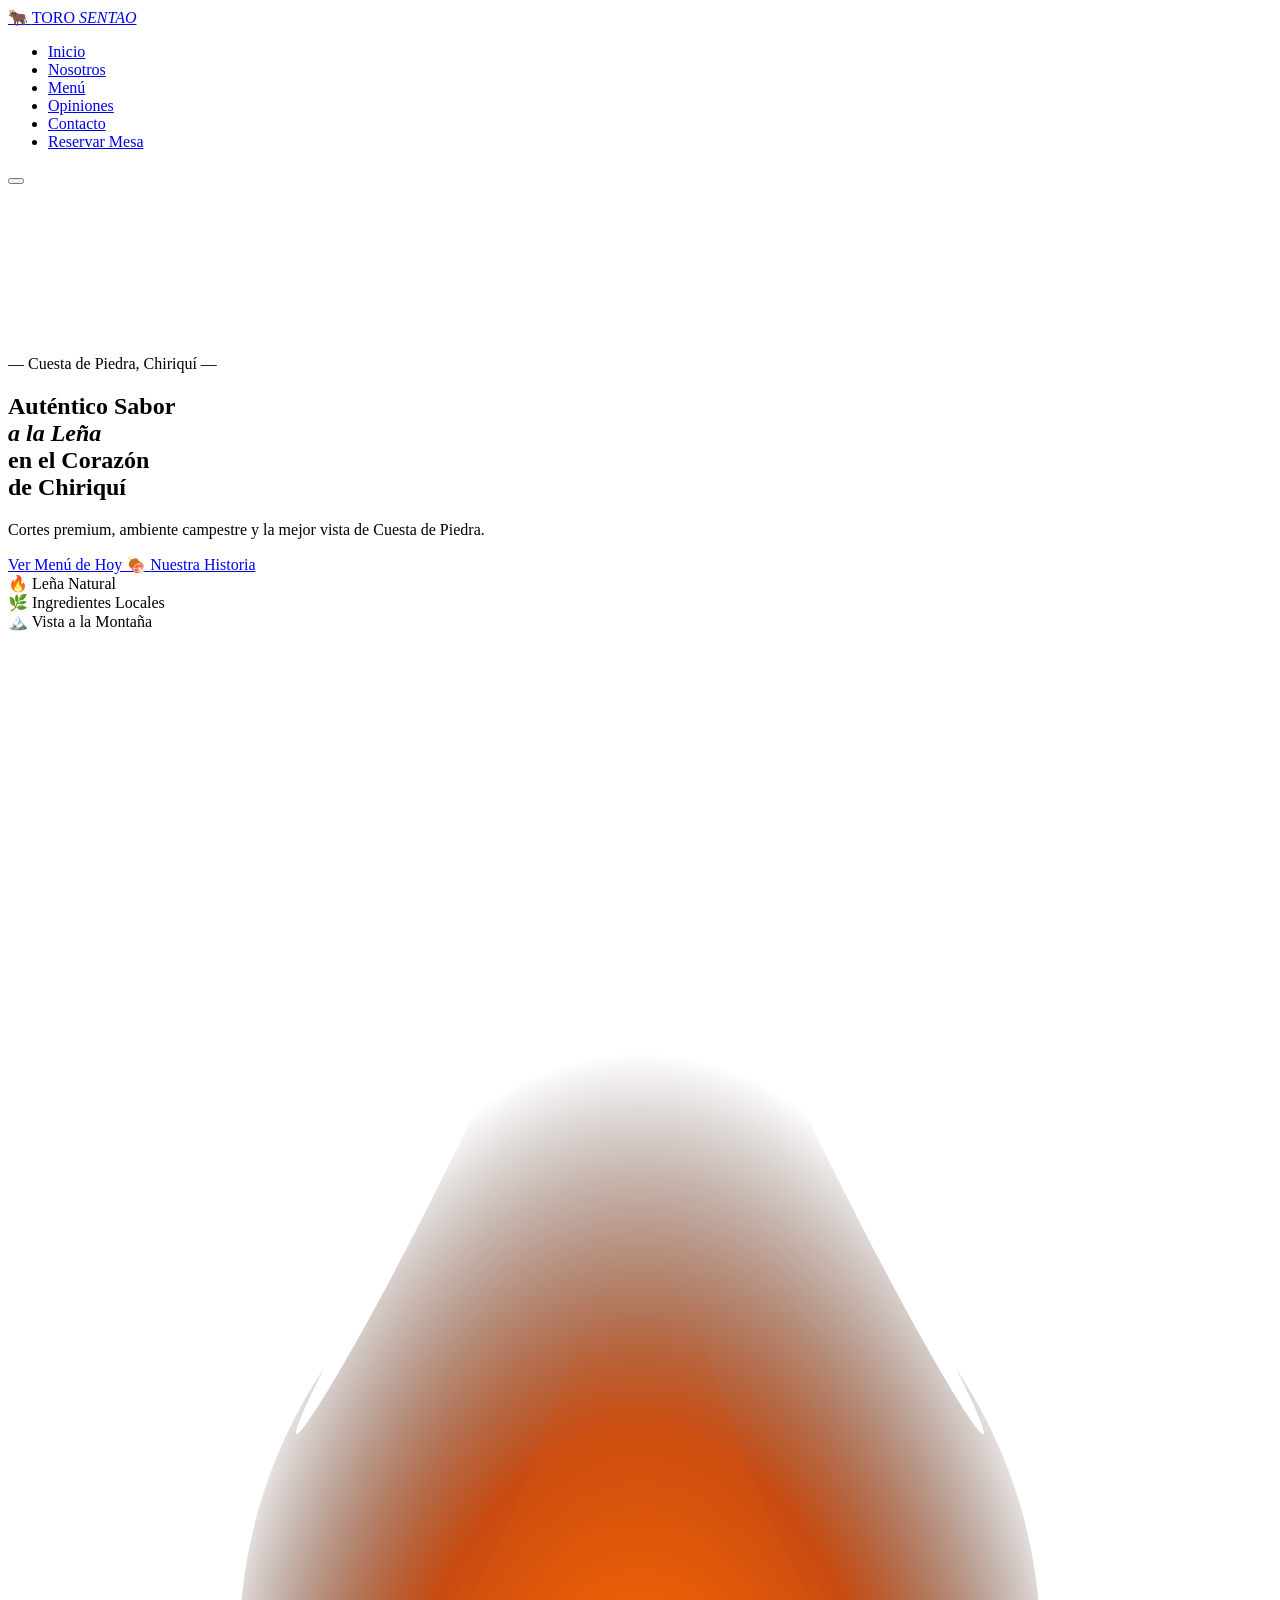
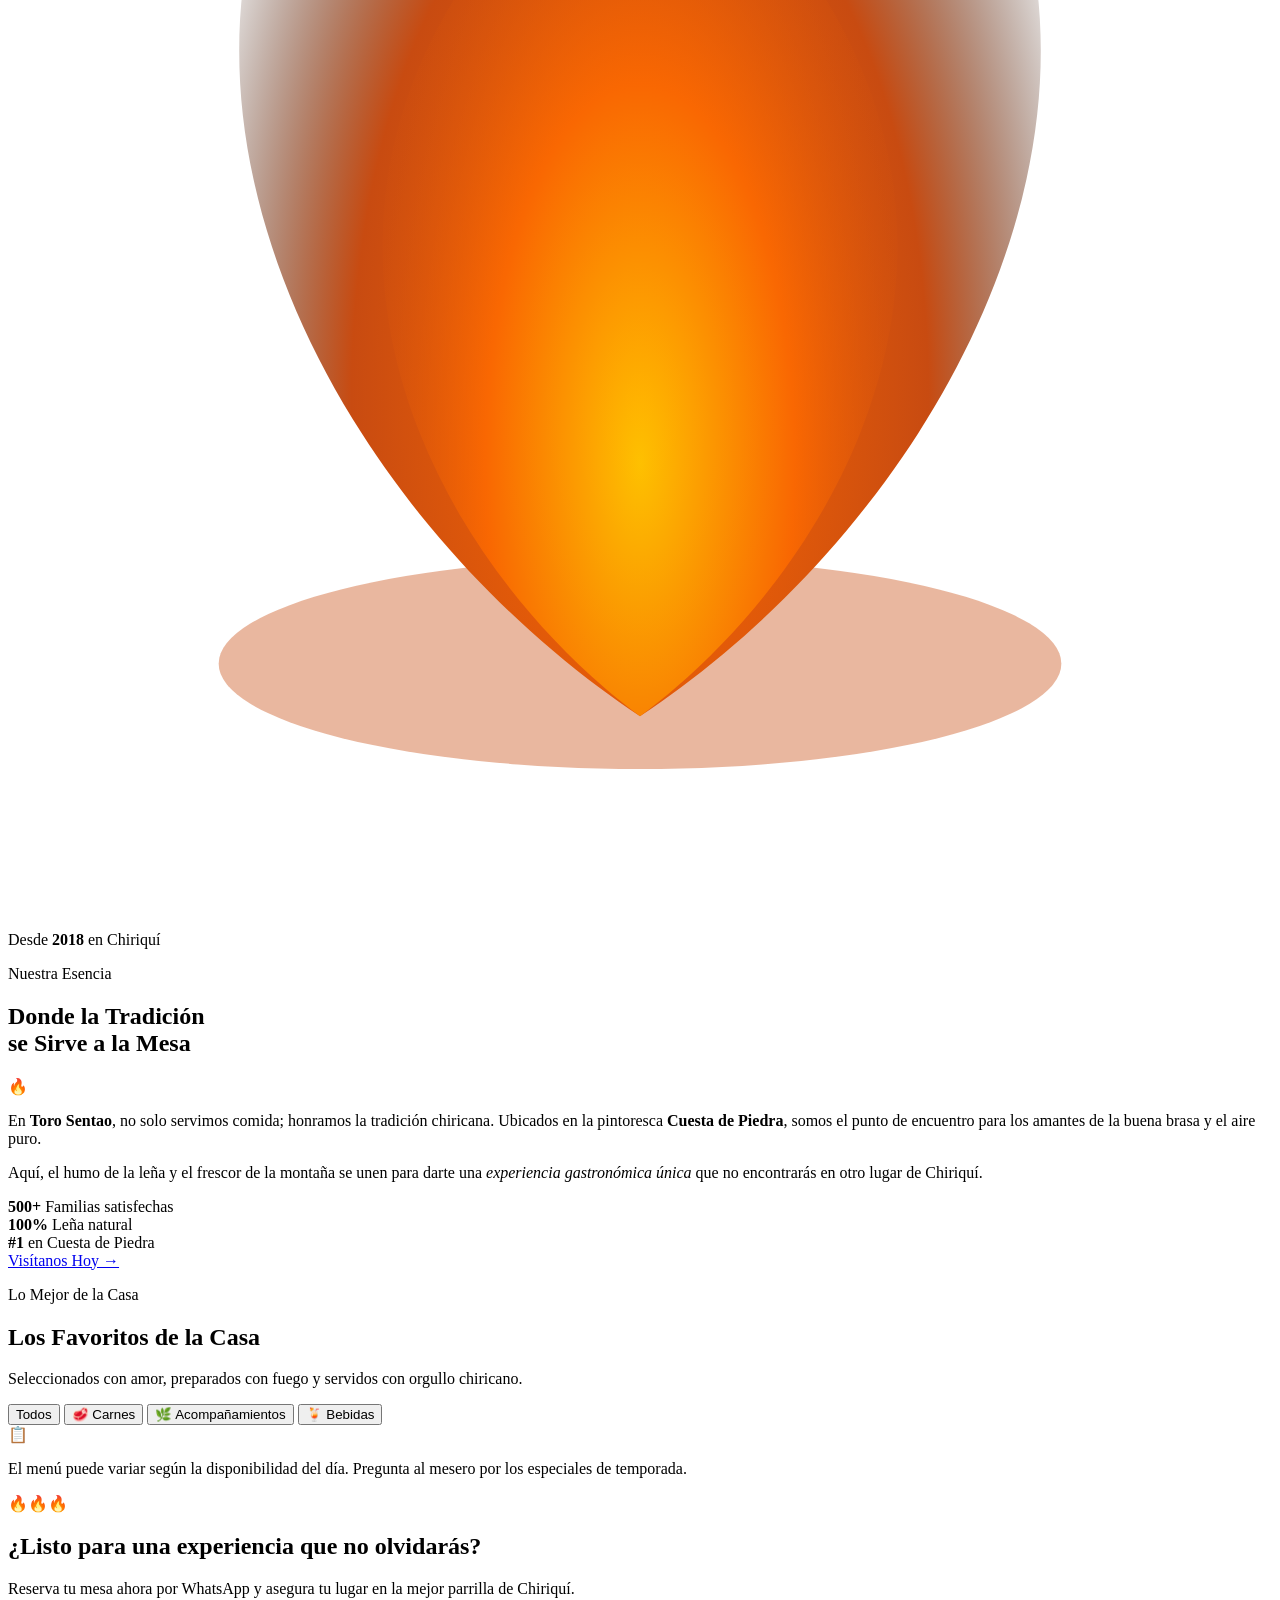
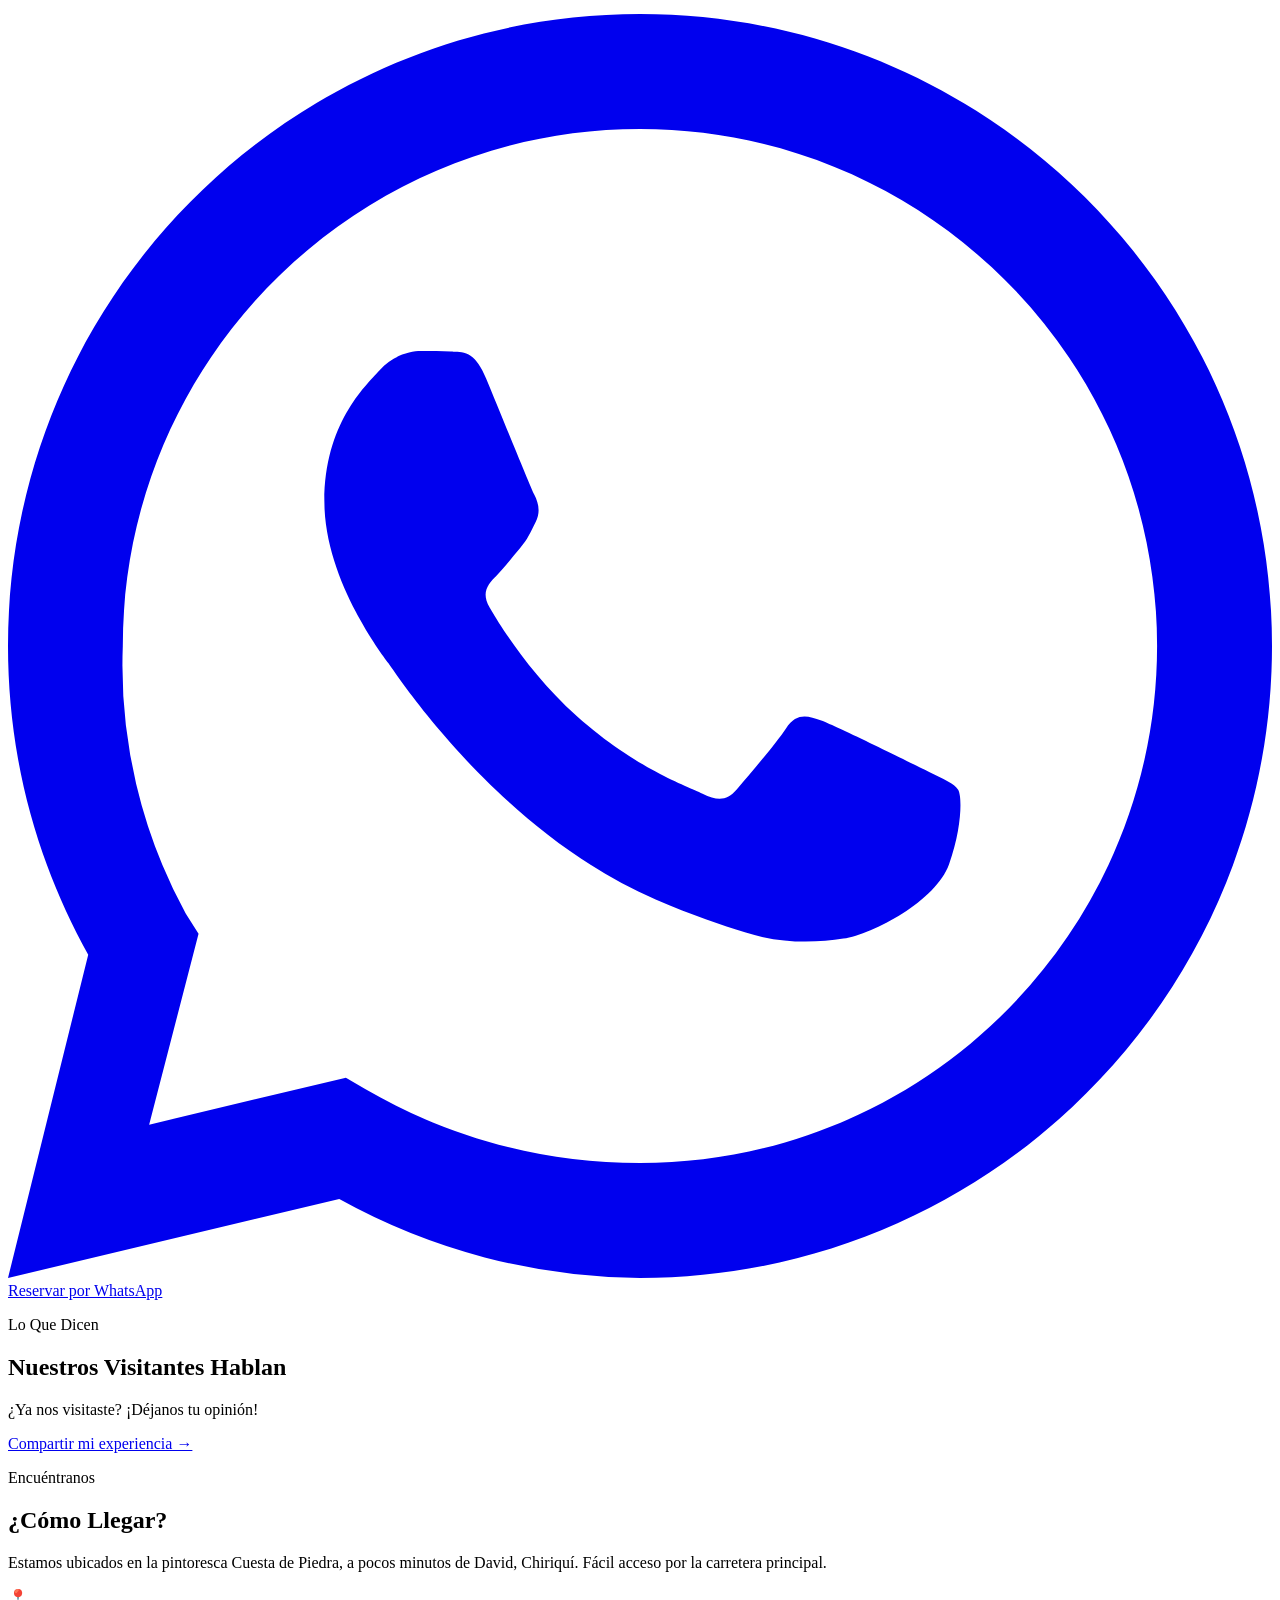
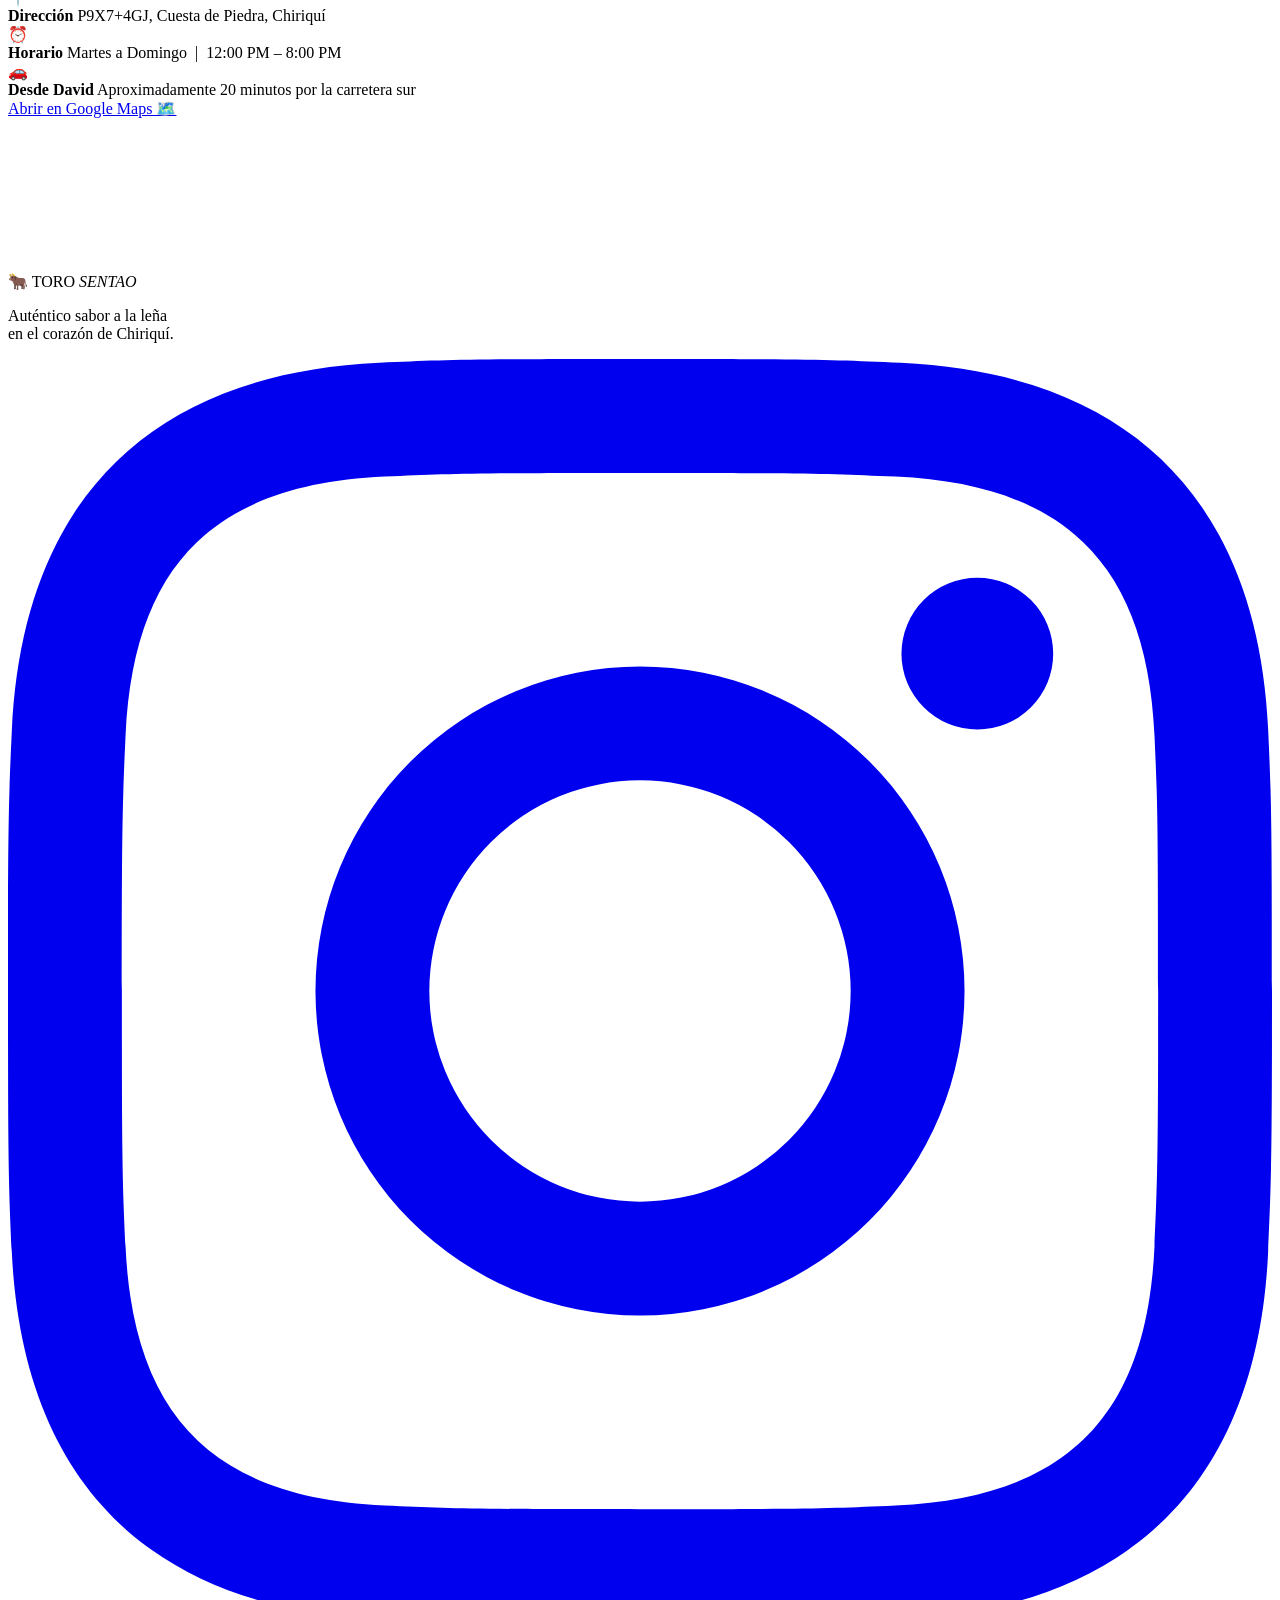
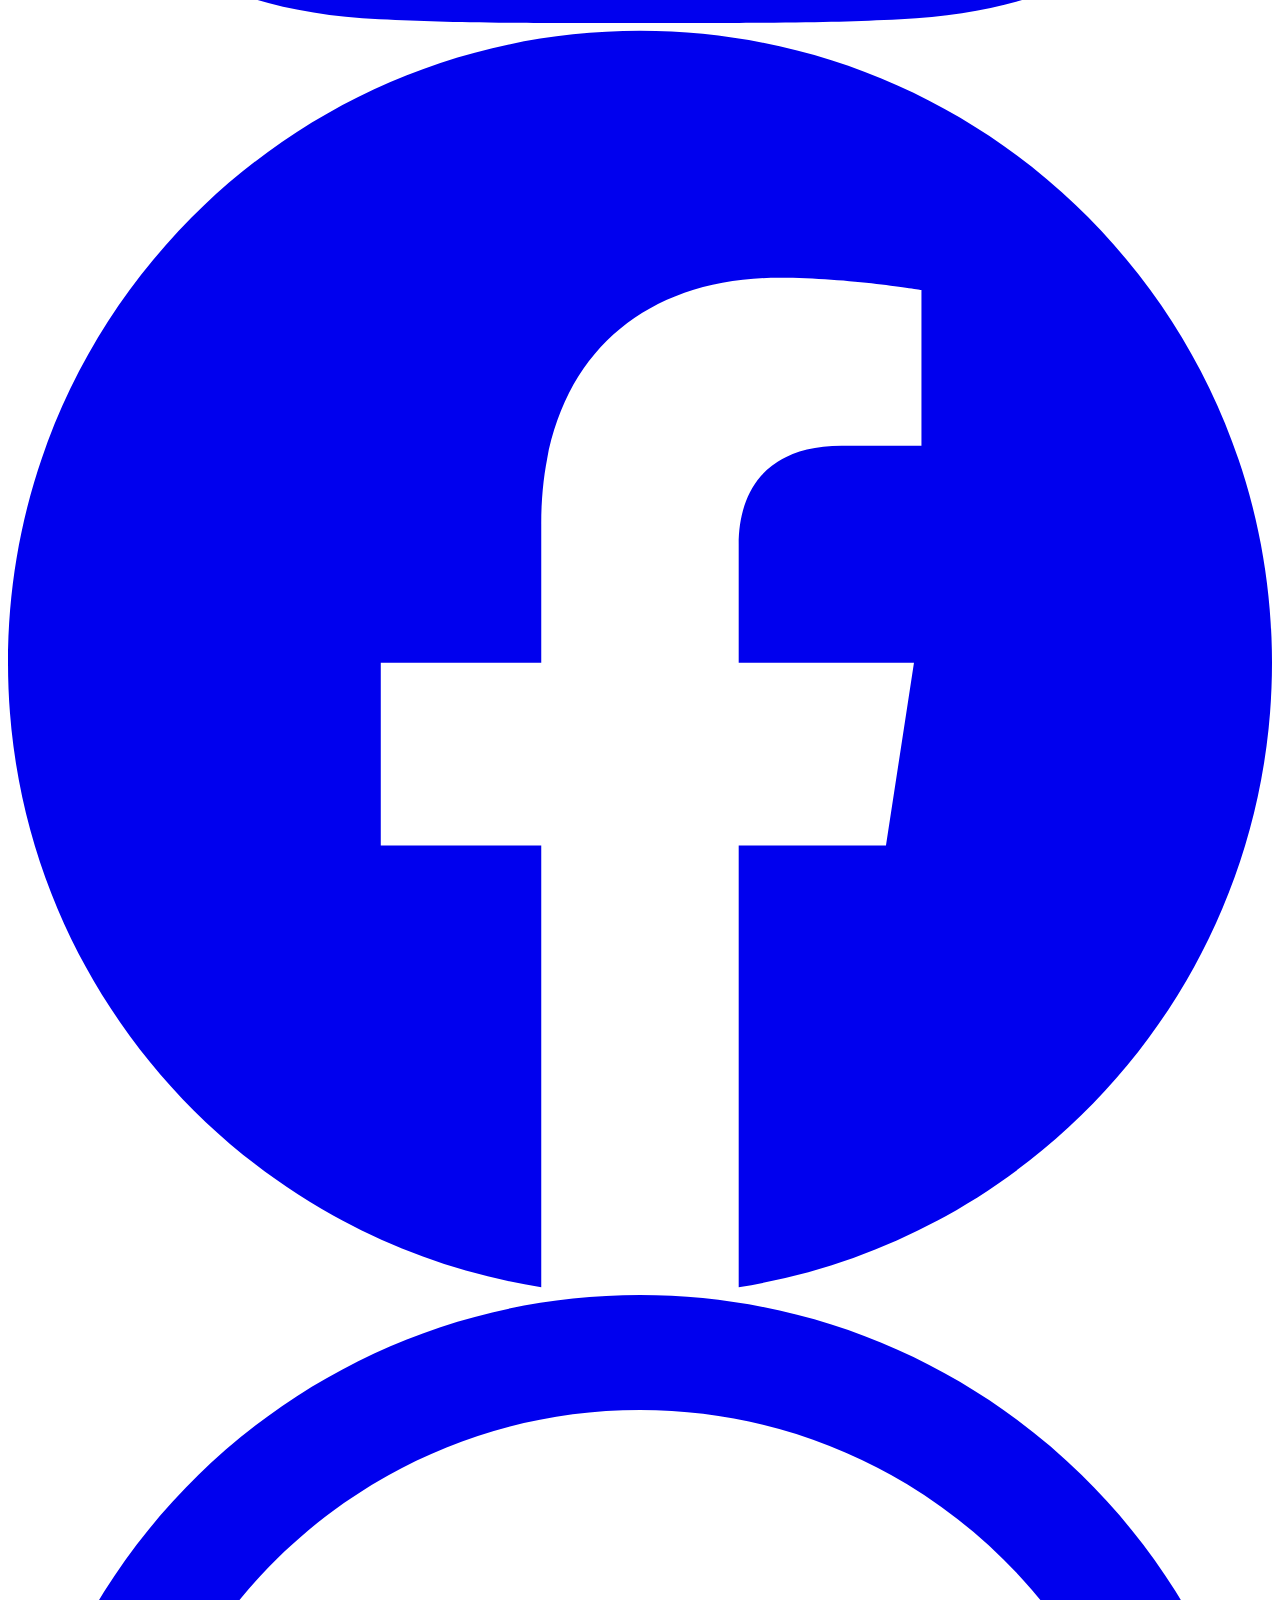
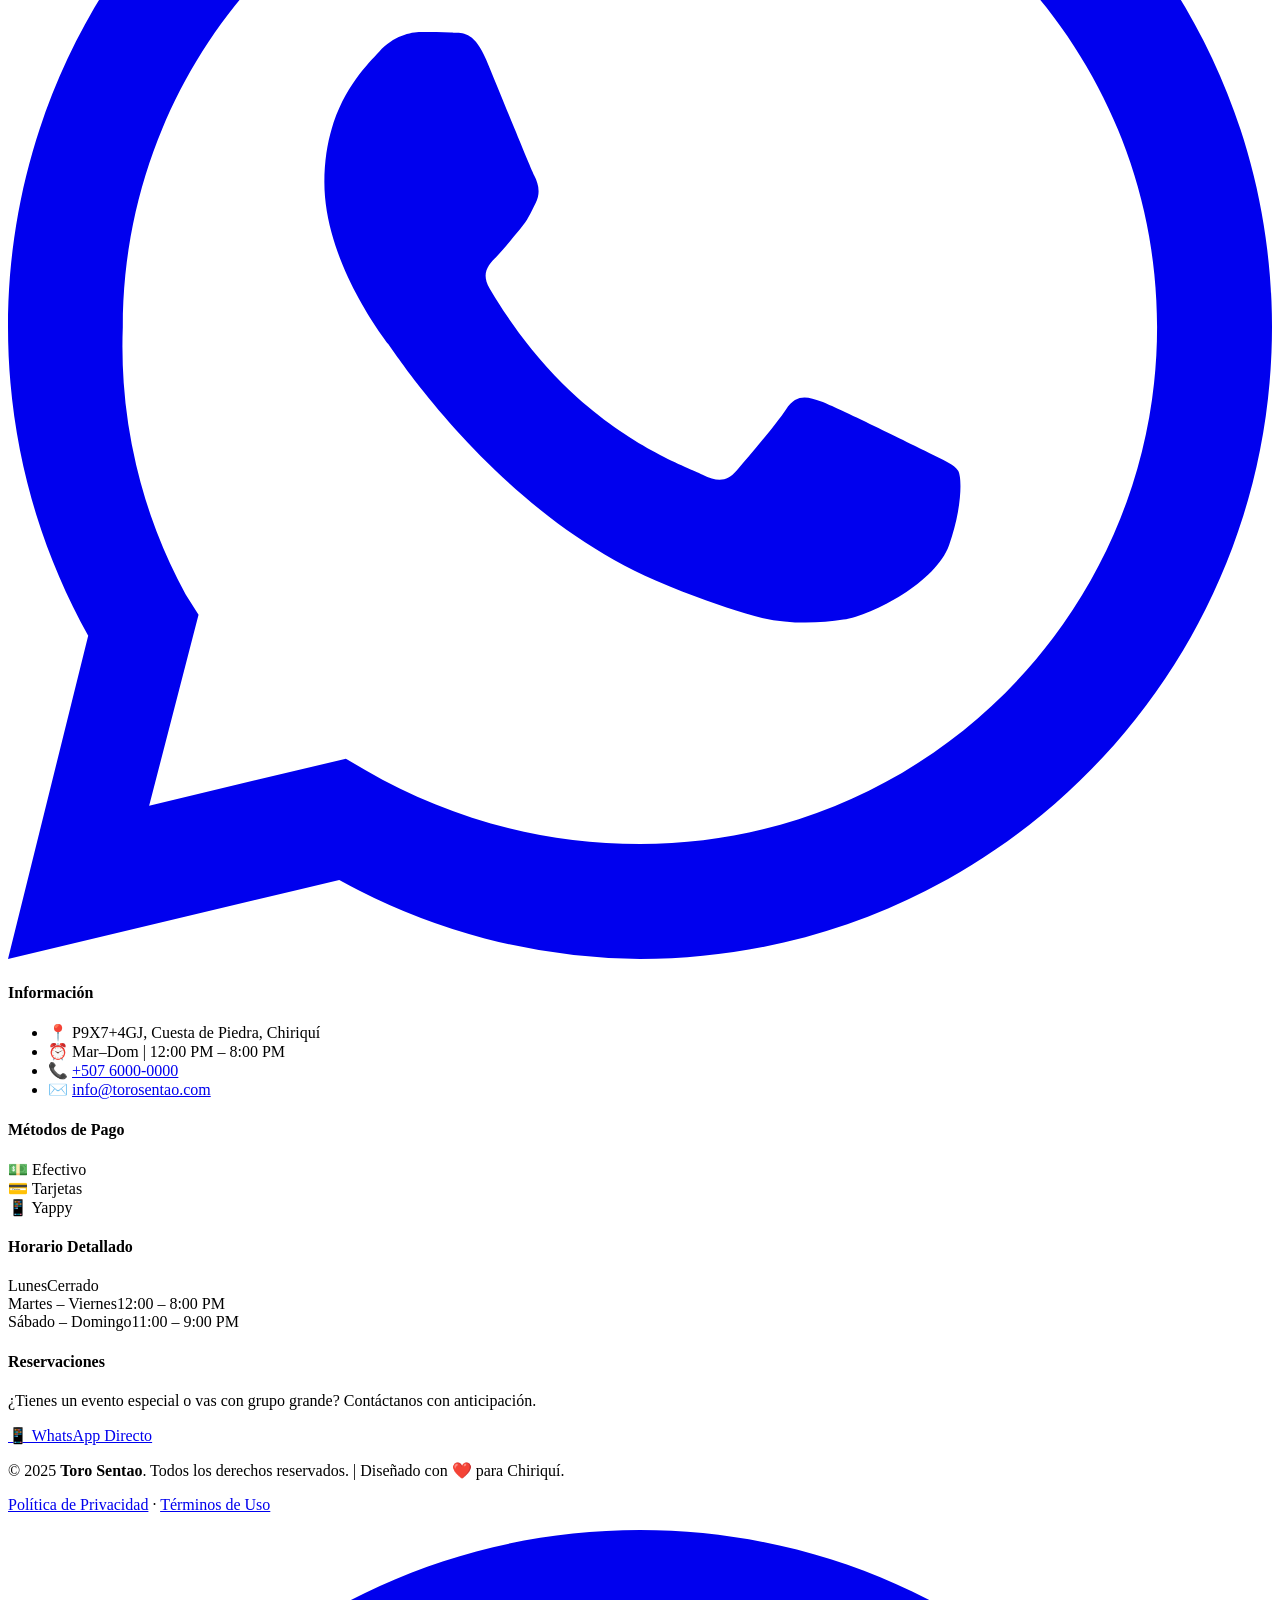
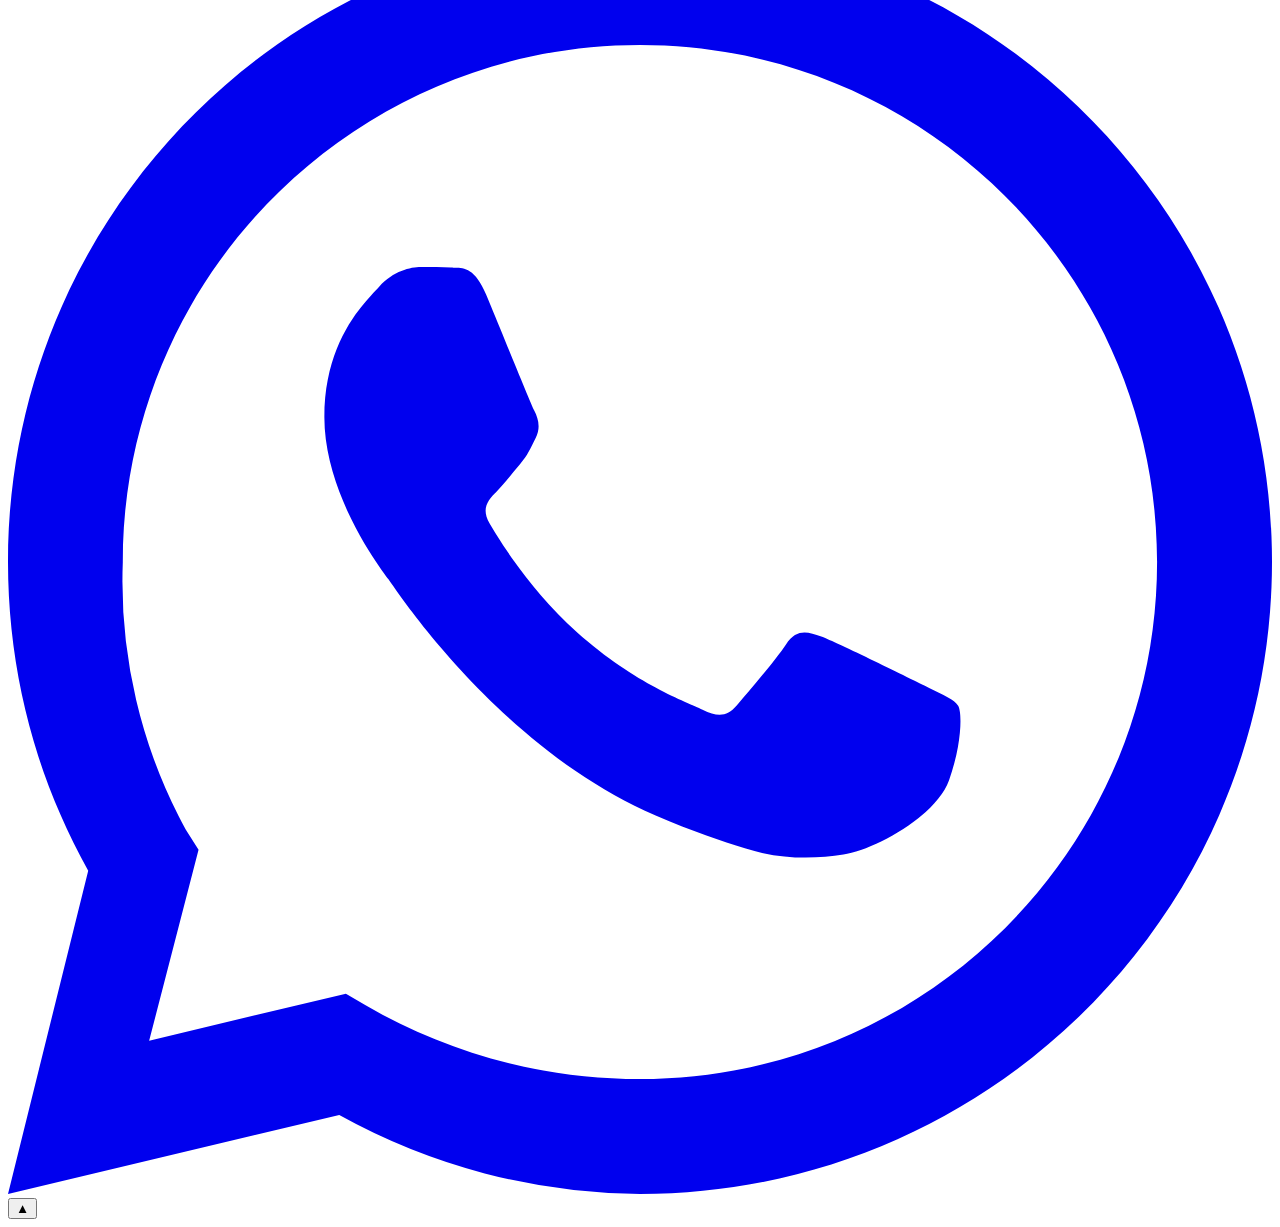
==== index.html @ 29c2efc2 "Add files via upload" ====
<!DOCTYPE html>
<html lang="es">
<head>
  <meta charset="UTF-8" />
  <meta name="viewport" content="width=device-width, initial-scale=1.0" />
  <meta name="description" content="Toro Sentao — Cortes premium a la leña en Cuesta de Piedra, Chiriquí. Auténtico sabor campestre, ambiente familiar y la mejor vista de la montaña." />
  <meta name="keywords" content="restaurante Chiriquí, carne a la leña, Cuesta de Piedra, Toro Sentao, cortes premium, parrilla Panama" />
  <meta property="og:title" content="Toro Sentao — Auténtico Sabor a la Leña" />
  <meta property="og:description" content="Cortes premium, ambiente campestre y la mejor vista de Cuesta de Piedra, Chiriquí." />
  <meta property="og:type" content="restaurant" />
  <title>Toro Sentao — Auténtico Sabor a la Leña | Cuesta de Piedra, Chiriquí</title>

  <!-- Google Fonts -->
  <link rel="preconnect" href="https://fonts.googleapis.com" />
  <link rel="preconnect" href="https://fonts.gstatic.com" crossorigin />
  <link href="https://fonts.googleapis.com/css2?family=Playfair+Display:ital,wght@0,700;0,900;1,700&family=Lato:wght@300;400;700&family=Cinzel:wght@700;900&display=swap" rel="stylesheet" />

  <link rel="stylesheet" href="css/style.css" />
  <link rel="icon" href="images/favicon.svg" type="image/svg+xml" />
</head>
<body>

  <!-- ═══════════════════════════════════════════════
       NAVBAR
  ═══════════════════════════════════════════════ -->
  <nav class="navbar" id="navbar">
    <div class="nav-container">
      <a href="#inicio" class="nav-logo">
        <span class="logo-icon">🐂</span>
        <span class="logo-text">TORO <em>SENTAO</em></span>
      </a>
      <ul class="nav-links" id="navLinks">
        <li><a href="#inicio" class="nav-link">Inicio</a></li>
        <li><a href="#esencia" class="nav-link">Nosotros</a></li>
        <li><a href="#menu" class="nav-link">Menú</a></li>
        <li><a href="#testimonios" class="nav-link">Opiniones</a></li>
        <li><a href="#contacto" class="nav-link">Contacto</a></li>
        <li>
          <a href="https://wa.me/50760000000?text=Hola%2C%20quiero%20hacer%20una%20reservaci%C3%B3n%20en%20Toro%20Sentao"
             class="nav-cta" target="_blank" rel="noopener">
            Reservar Mesa
          </a>
        </li>
      </ul>
      <button class="hamburger" id="hamburger" aria-label="Abrir menú">
        <span></span><span></span><span></span>
      </button>
    </div>
  </nav>

  <!-- ═══════════════════════════════════════════════
       HERO SECTION
  ═══════════════════════════════════════════════ -->
  <section class="hero" id="inicio">
    <!-- Canvas for fire/ember particle effect -->
    <canvas id="emberCanvas"></canvas>

    <!-- Parallax layers -->
    <div class="hero-bg" id="heroBg"></div>
    <div class="hero-overlay"></div>
    <div class="hero-smoke"></div>

    <div class="hero-content">
      <p class="hero-pretitle">— Cuesta de Piedra, Chiriquí —</p>
      <h1 class="hero-title">
        Auténtico Sabor<br/>
        <em>a la Leña</em><br/>
        en el Corazón<br/>
        de Chiriquí
      </h1>
      <p class="hero-subtitle">
        Cortes premium, ambiente campestre y la mejor vista de Cuesta de Piedra.
      </p>
      <div class="hero-actions">
        <a href="#menu" class="btn-primary">
          Ver Menú de Hoy 🍖
        </a>
        <a href="#esencia" class="btn-secondary">Nuestra Historia</a>
      </div>
      <div class="hero-badges">
        <div class="badge"><span>🔥</span> Leña Natural</div>
        <div class="badge"><span>🌿</span> Ingredientes Locales</div>
        <div class="badge"><span>🏔️</span> Vista a la Montaña</div>
      </div>
    </div>

    <a href="#esencia" class="scroll-indicator" aria-label="Bajar">
      <div class="scroll-arrow"></div>
    </a>
  </section>

  <!-- ═══════════════════════════════════════════════
       NUESTRA ESENCIA
  ═══════════════════════════════════════════════ -->
  <section class="esencia" id="esencia">
    <div class="esencia-container">
      <div class="esencia-visual">
        <div class="esencia-img-frame">
          <!-- Placeholder visual — reemplazar con foto real -->
          <div class="esencia-img-placeholder" aria-label="Foto del restaurante Toro Sentao">
            <div class="flame-svg">
              <svg viewBox="0 0 120 180" xmlns="http://www.w3.org/2000/svg">
                <defs>
                  <radialGradient id="fg1" cx="50%" cy="80%" r="60%">
                    <stop offset="0%" stop-color="#FF6B00"/>
                    <stop offset="60%" stop-color="#C84B11"/>
                    <stop offset="100%" stop-color="#1a0800" stop-opacity="0"/>
                  </radialGradient>
                  <radialGradient id="fg2" cx="50%" cy="80%" r="60%">
                    <stop offset="0%" stop-color="#FFD600"/>
                    <stop offset="50%" stop-color="#FF6B00"/>
                    <stop offset="100%" stop-color="#C84B11" stop-opacity="0"/>
                  </radialGradient>
                </defs>
                <ellipse cx="60" cy="155" rx="40" ry="10" fill="#C84B11" opacity="0.4"/>
                <path class="flame-path f1" d="M60,160 C30,140 10,100 30,70 C20,90 40,60 60,10 C80,60 100,90 90,70 C110,100 90,140 60,160Z" fill="url(#fg1)"/>
                <path class="flame-path f2" d="M60,160 C40,145 25,115 45,88 C38,102 55,78 60,40 C65,78 82,102 75,88 C95,115 80,145 60,160Z" fill="url(#fg2)" opacity="0.8"/>
              </svg>
            </div>
          </div>
          <div class="esencia-badge-floating">
            <span>Desde</span>
            <strong>2018</strong>
            <span>en Chiriquí</span>
          </div>
        </div>
      </div>

      <div class="esencia-text">
        <p class="section-pretitle">Nuestra Esencia</p>
        <h2 class="section-title">Donde la Tradición<br/>se Sirve a la Mesa</h2>
        <div class="divider-flame">🔥</div>
        <p class="esencia-body">
          En <strong>Toro Sentao</strong>, no solo servimos comida; honramos la tradición chiricana.
          Ubicados en la pintoresca <strong>Cuesta de Piedra</strong>, somos el punto de encuentro
          para los amantes de la buena brasa y el aire puro.
        </p>
        <p class="esencia-body">
          Aquí, el humo de la leña y el frescor de la montaña se unen para darte una
          <em>experiencia gastronómica única</em> que no encontrarás en otro lugar de Chiriquí.
        </p>
        <div class="esencia-stats">
          <div class="stat">
            <strong>500+</strong>
            <span>Familias satisfechas</span>
          </div>
          <div class="stat-divider"></div>
          <div class="stat">
            <strong>100%</strong>
            <span>Leña natural</span>
          </div>
          <div class="stat-divider"></div>
          <div class="stat">
            <strong>#1</strong>
            <span>en Cuesta de Piedra</span>
          </div>
        </div>
        <a href="#contacto" class="btn-outline">Visítanos Hoy →</a>
      </div>
    </div>
  </section>

  <!-- ═══════════════════════════════════════════════
       MENÚ / FAVORITOS DE LA CASA
  ═══════════════════════════════════════════════ -->
  <section class="menu" id="menu">
    <div class="menu-container">
      <div class="menu-header">
        <p class="section-pretitle">Lo Mejor de la Casa</p>
        <h2 class="section-title">Los Favoritos de la Casa</h2>
        <p class="section-subtitle">
          Seleccionados con amor, preparados con fuego y servidos con orgullo chiricano.
        </p>
      </div>

      <!-- Filtros de categoría -->
      <div class="menu-filters">
        <button class="filter-btn active" data-filter="all">Todos</button>
        <button class="filter-btn" data-filter="carnes">🥩 Carnes</button>
        <button class="filter-btn" data-filter="acomps">🌿 Acompañamientos</button>
        <button class="filter-btn" data-filter="bebidas">🍹 Bebidas</button>
      </div>

      <div class="menu-grid" id="menuGrid">
        <!-- Las tarjetas se renderizan desde JS -->
      </div>

      <div class="menu-note">
        <span>📋</span>
        <p>El menú puede variar según la disponibilidad del día. Pregunta al mesero por los especiales de temporada.</p>
      </div>
    </div>
  </section>

  <!-- ═══════════════════════════════════════════════
       BANNER RESERVACIONES
  ═══════════════════════════════════════════════ -->
  <section class="reserva-banner">
    <div class="reserva-content">
      <div class="reserva-flames">🔥🔥🔥</div>
      <h2>¿Listo para una experiencia que no olvidarás?</h2>
      <p>Reserva tu mesa ahora por WhatsApp y asegura tu lugar en la mejor parrilla de Chiriquí.</p>
      <a href="https://wa.me/50760000000?text=Hola%2C%20quiero%20hacer%20una%20reservaci%C3%B3n%20en%20Toro%20Sentao"
         class="btn-whatsapp" target="_blank" rel="noopener">
        <svg class="wa-icon" viewBox="0 0 24 24" fill="currentColor">
          <path d="M17.472 14.382c-.297-.149-1.758-.867-2.03-.967-.273-.099-.471-.148-.67.15-.197.297-.767.966-.94 1.164-.173.199-.347.223-.644.075-.297-.15-1.255-.463-2.39-1.475-.883-.788-1.48-1.761-1.653-2.059-.173-.297-.018-.458.13-.606.134-.133.298-.347.446-.52.149-.174.198-.298.298-.497.099-.198.05-.371-.025-.52-.075-.149-.669-1.612-.916-2.207-.242-.579-.487-.5-.669-.51-.173-.008-.371-.01-.57-.01-.198 0-.52.074-.792.372-.272.297-1.04 1.016-1.04 2.479 0 1.462 1.065 2.875 1.213 3.074.149.198 2.096 3.2 5.077 4.487.709.306 1.262.489 1.694.625.712.227 1.36.195 1.871.118.571-.085 1.758-.719 2.006-1.413.248-.694.248-1.289.173-1.413-.074-.124-.272-.198-.57-.347z"/>
          <path d="M12 0C5.373 0 0 5.373 0 12c0 2.126.553 4.122 1.523 5.86L0 24l6.29-1.5A11.94 11.94 0 0012 24c6.627 0 12-5.373 12-12S18.627 0 12 0zm0 21.818c-1.9 0-3.68-.51-5.21-1.4l-.374-.222-3.736.892.938-3.625-.244-.384A9.82 9.82 0 012.18 12c0-5.418 4.403-9.818 9.82-9.818 5.418 0 9.818 4.4 9.818 9.818S17.418 21.818 12 21.818z"/>
        </svg>
        Reservar por WhatsApp
      </a>
    </div>
  </section>

  <!-- ═══════════════════════════════════════════════
       TESTIMONIOS
  ═══════════════════════════════════════════════ -->
  <section class="testimonios" id="testimonios">
    <div class="testimonios-container">
      <div class="testimonios-header">
        <p class="section-pretitle">Lo Que Dicen</p>
        <h2 class="section-title">Nuestros Visitantes Hablan</h2>
      </div>

      <div class="testimonios-track-wrap">
        <div class="testimonios-track" id="testimoniosTrack">
          <!-- Renderizado por JS -->
        </div>
      </div>

      <div class="testimonios-dots" id="testimoniosDots"></div>

      <div class="testimonios-cta">
        <p>¿Ya nos visitaste? ¡Déjanos tu opinión!</p>
        <a href="https://wa.me/50760000000?text=Quiero%20dejar%20mi%20opinión%20sobre%20Toro%20Sentao"
           class="btn-outline" target="_blank" rel="noopener">
          Compartir mi experiencia →
        </a>
      </div>
    </div>
  </section>

  <!-- ═══════════════════════════════════════════════
       MAPA / CÓMO LLEGAR
  ═══════════════════════════════════════════════ -->
  <section class="ubicacion" id="ubicacion">
    <div class="ubicacion-container">
      <div class="ubicacion-info">
        <p class="section-pretitle">Encuéntranos</p>
        <h2 class="section-title">¿Cómo Llegar?</h2>
        <p class="ubicacion-desc">Estamos ubicados en la pintoresca Cuesta de Piedra, a pocos minutos de David, Chiriquí. Fácil acceso por la carretera principal.</p>
        <div class="ubicacion-dato">
          <span class="ubi-icon">📍</span>
          <div>
            <strong>Dirección</strong>
            <span>P9X7+4GJ, Cuesta de Piedra, Chiriquí</span>
          </div>
        </div>
        <div class="ubicacion-dato">
          <span class="ubi-icon">⏰</span>
          <div>
            <strong>Horario</strong>
            <span>Martes a Domingo &nbsp;|&nbsp; 12:00 PM – 8:00 PM</span>
          </div>
        </div>
        <div class="ubicacion-dato">
          <span class="ubi-icon">🚗</span>
          <div>
            <strong>Desde David</strong>
            <span>Aproximadamente 20 minutos por la carretera sur</span>
          </div>
        </div>
        <a href="https://maps.google.com/?q=P9X7+4GJ,+Cuesta+de+Piedra,+Chiriquí,+Panamá"
           class="btn-primary" target="_blank" rel="noopener">
          Abrir en Google Maps 🗺️
        </a>
      </div>
      <div class="mapa-embed">
        <iframe
          src="https://www.google.com/maps/embed?pb=!1m18!1m12!1m3!1d15675.5!2d-82.43!3d8.42!2m3!1f0!2f0!3f0!3m2!1i1024!2i768!4f13.1!3m3!1m2!1s0x0%3A0x0!2zOCc0NS4wIk4gODIcMjUnNDguMCJX!5e0!3m2!1ses!2spa!4v1700000000000"
          width="100%" height="100%" style="border:0;" allowfullscreen=""
          loading="lazy" referrerpolicy="no-referrer-when-downgrade"
          title="Ubicación Toro Sentao en Google Maps">
        </iframe>
      </div>
    </div>
  </section>

  <!-- ═══════════════════════════════════════════════
       FOOTER / CONTACTO
  ═══════════════════════════════════════════════ -->
  <footer class="footer" id="contacto">
    <div class="footer-top">
      <div class="footer-brand">
        <div class="footer-logo">🐂 TORO <em>SENTAO</em></div>
        <p class="footer-tagline">Auténtico sabor a la leña<br/>en el corazón de Chiriquí.</p>
        <div class="footer-social">
          <a href="https://www.instagram.com/" class="social-link" target="_blank" rel="noopener" aria-label="Instagram">
            <svg viewBox="0 0 24 24" fill="currentColor"><path d="M12 2.163c3.204 0 3.584.012 4.85.07 3.252.148 4.771 1.691 4.919 4.919.058 1.265.069 1.645.069 4.849 0 3.205-.012 3.584-.069 4.849-.149 3.225-1.664 4.771-4.919 4.919-1.266.058-1.644.07-4.85.07-3.204 0-3.584-.012-4.849-.07-3.26-.149-4.771-1.699-4.919-4.92-.058-1.265-.07-1.644-.07-4.849 0-3.204.013-3.583.07-4.849.149-3.227 1.664-4.771 4.919-4.919 1.266-.057 1.645-.069 4.849-.069zM12 0C8.741 0 8.333.014 7.053.072 2.695.272.273 2.69.073 7.052.014 8.333 0 8.741 0 12c0 3.259.014 3.668.072 4.948.2 4.358 2.618 6.78 6.98 6.98C8.333 23.986 8.741 24 12 24c3.259 0 3.668-.014 4.948-.072 4.354-.2 6.782-2.618 6.979-6.98.059-1.28.073-1.689.073-4.948 0-3.259-.014-3.667-.072-4.947-.196-4.354-2.617-6.78-6.979-6.98C15.668.014 15.259 0 12 0zm0 5.838a6.162 6.162 0 100 12.324 6.162 6.162 0 000-12.324zM12 16a4 4 0 110-8 4 4 0 010 8zm6.406-11.845a1.44 1.44 0 100 2.881 1.44 1.44 0 000-2.881z"/></svg>
          </a>
          <a href="https://www.facebook.com/" class="social-link" target="_blank" rel="noopener" aria-label="Facebook">
            <svg viewBox="0 0 24 24" fill="currentColor"><path d="M24 12.073c0-6.627-5.373-12-12-12s-12 5.373-12 12c0 5.99 4.388 10.954 10.125 11.854v-8.385H7.078v-3.47h3.047V9.43c0-3.007 1.792-4.669 4.533-4.669 1.312 0 2.686.235 2.686.235v2.953H15.83c-1.491 0-1.956.925-1.956 1.874v2.25h3.328l-.532 3.47h-2.796v8.385C19.612 23.027 24 18.062 24 12.073z"/></svg>
          </a>
          <a href="https://wa.me/50760000000" class="social-link" target="_blank" rel="noopener" aria-label="WhatsApp">
            <svg viewBox="0 0 24 24" fill="currentColor"><path d="M17.472 14.382c-.297-.149-1.758-.867-2.03-.967-.273-.099-.471-.148-.67.15-.197.297-.767.966-.94 1.164-.173.199-.347.223-.644.075-.297-.15-1.255-.463-2.39-1.475-.883-.788-1.48-1.761-1.653-2.059-.173-.297-.018-.458.13-.606.134-.133.298-.347.446-.52.149-.174.198-.298.298-.497.099-.198.05-.371-.025-.52-.075-.149-.669-1.612-.916-2.207-.242-.579-.487-.5-.669-.51-.173-.008-.371-.01-.57-.01-.198 0-.52.074-.792.372-.272.297-1.04 1.016-1.04 2.479 0 1.462 1.065 2.875 1.213 3.074.149.198 2.096 3.2 5.077 4.487.709.306 1.262.489 1.694.625.712.227 1.36.195 1.871.118.571-.085 1.758-.719 2.006-1.413.248-.694.248-1.289.173-1.413-.074-.124-.272-.198-.57-.347zM12 0C5.373 0 0 5.373 0 12c0 2.126.553 4.122 1.523 5.86L0 24l6.29-1.5A11.94 11.94 0 0012 24c6.627 0 12-5.373 12-12S18.627 0 12 0zm0 21.818c-1.9 0-3.68-.51-5.21-1.4l-.374-.222-3.736.892.938-3.625-.244-.384A9.82 9.82 0 012.18 12c0-5.418 4.403-9.818 9.82-9.818 5.418 0 9.818 4.4 9.818 9.818S17.418 21.818 12 21.818z"/></svg>
          </a>
        </div>
      </div>

      <div class="footer-info">
        <h4>Información</h4>
        <ul>
          <li>📍 P9X7+4GJ, Cuesta de Piedra, Chiriquí</li>
          <li>⏰ Mar–Dom | 12:00 PM – 8:00 PM</li>
          <li>📞 <a href="tel:+50760000000">+507 6000-0000</a></li>
          <li>✉️ <a href="mailto:info@torosentao.com">info@torosentao.com</a></li>
        </ul>
      </div>

      <div class="footer-pagos">
        <h4>Métodos de Pago</h4>
        <div class="pagos-grid">
          <div class="pago-badge">💵 Efectivo</div>
          <div class="pago-badge">💳 Tarjetas</div>
          <div class="pago-badge">📱 Yappy</div>
        </div>
        <div class="footer-horario-detalle">
          <h4>Horario Detallado</h4>
          <div class="horario-row"><span>Lunes</span><span class="cerrado">Cerrado</span></div>
          <div class="horario-row"><span>Martes – Viernes</span><span>12:00 – 8:00 PM</span></div>
          <div class="horario-row"><span>Sábado – Domingo</span><span>11:00 – 9:00 PM</span></div>
        </div>
      </div>

      <div class="footer-reserva">
        <h4>Reservaciones</h4>
        <p>¿Tienes un evento especial o vas con grupo grande? Contáctanos con anticipación.</p>
        <a href="https://wa.me/50760000000?text=Hola%2C%20quiero%20hacer%20una%20reservaci%C3%B3n%20en%20Toro%20Sentao"
           class="btn-whatsapp-sm" target="_blank" rel="noopener">
          📱 WhatsApp Directo
        </a>
      </div>
    </div>

    <div class="footer-bottom">
      <p>© 2025 <strong>Toro Sentao</strong>. Todos los derechos reservados. | Diseñado con ❤️ para Chiriquí.</p>
      <p class="footer-credits">
        <a href="#inicio">Política de Privacidad</a> ·
        <a href="#inicio">Términos de Uso</a>
      </p>
    </div>
  </footer>

  <!-- WhatsApp flotante -->
  <a href="https://wa.me/50760000000?text=Hola%2C%20quiero%20información%20sobre%20Toro%20Sentao"
     class="wa-float" target="_blank" rel="noopener" aria-label="Contactar por WhatsApp">
    <svg viewBox="0 0 24 24" fill="currentColor">
      <path d="M17.472 14.382c-.297-.149-1.758-.867-2.03-.967-.273-.099-.471-.148-.67.15-.197.297-.767.966-.94 1.164-.173.199-.347.223-.644.075-.297-.15-1.255-.463-2.39-1.475-.883-.788-1.48-1.761-1.653-2.059-.173-.297-.018-.458.13-.606.134-.133.298-.347.446-.52.149-.174.198-.298.298-.497.099-.198.05-.371-.025-.52-.075-.149-.669-1.612-.916-2.207-.242-.579-.487-.5-.669-.51-.173-.008-.371-.01-.57-.01-.198 0-.52.074-.792.372-.272.297-1.04 1.016-1.04 2.479 0 1.462 1.065 2.875 1.213 3.074.149.198 2.096 3.2 5.077 4.487.709.306 1.262.489 1.694.625.712.227 1.36.195 1.871.118.571-.085 1.758-.719 2.006-1.413.248-.694.248-1.289.173-1.413-.074-.124-.272-.198-.57-.347zM12 0C5.373 0 0 5.373 0 12c0 2.126.553 4.122 1.523 5.86L0 24l6.29-1.5A11.94 11.94 0 0012 24c6.627 0 12-5.373 12-12S18.627 0 12 0zm0 21.818c-1.9 0-3.68-.51-5.21-1.4l-.374-.222-3.736.892.938-3.625-.244-.384A9.82 9.82 0 012.18 12c0-5.418 4.403-9.818 9.82-9.818 5.418 0 9.818 4.4 9.818 9.818S17.418 21.818 12 21.818z"/>
    </svg>
  </a>

  <!-- Back to top -->
  <button class="back-top" id="backTop" aria-label="Volver arriba">▲</button>

  <script src="js/data.js"></script>
  <script src="js/main.js"></script>
</body>
</html>
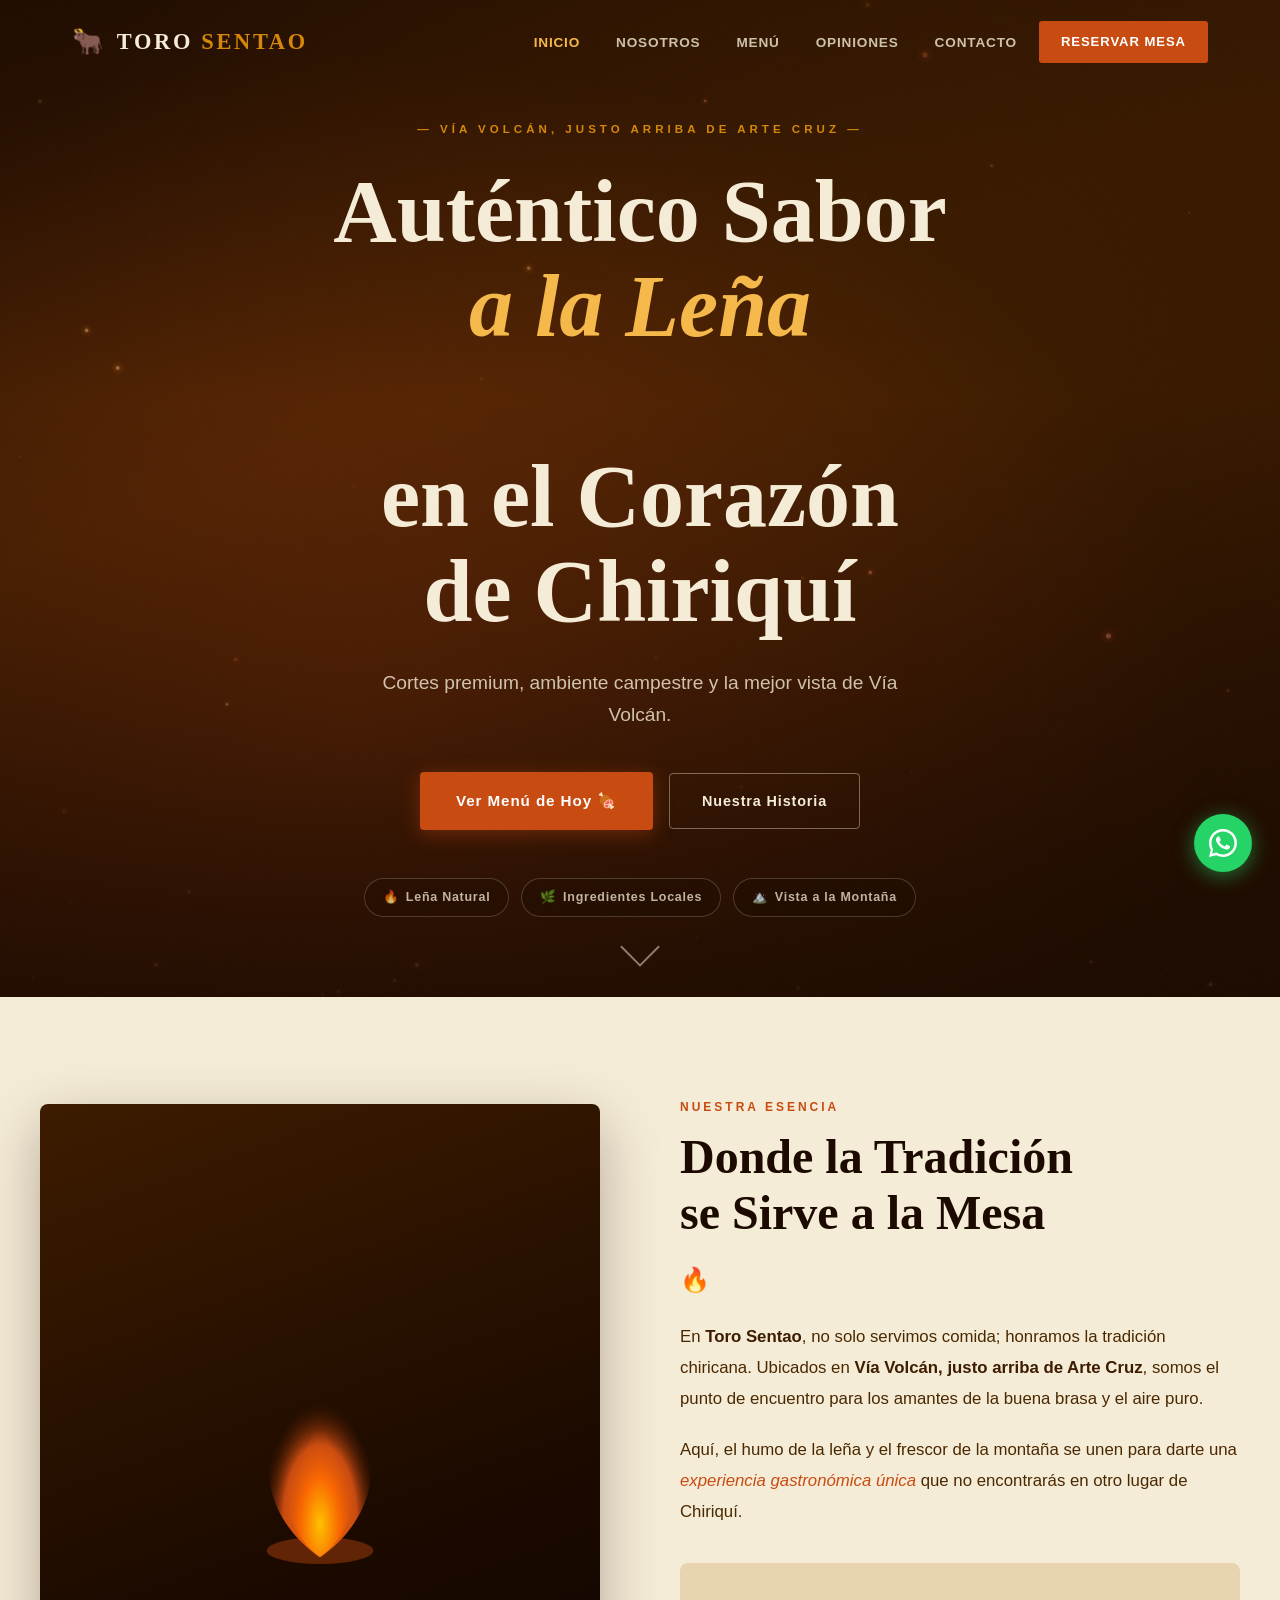
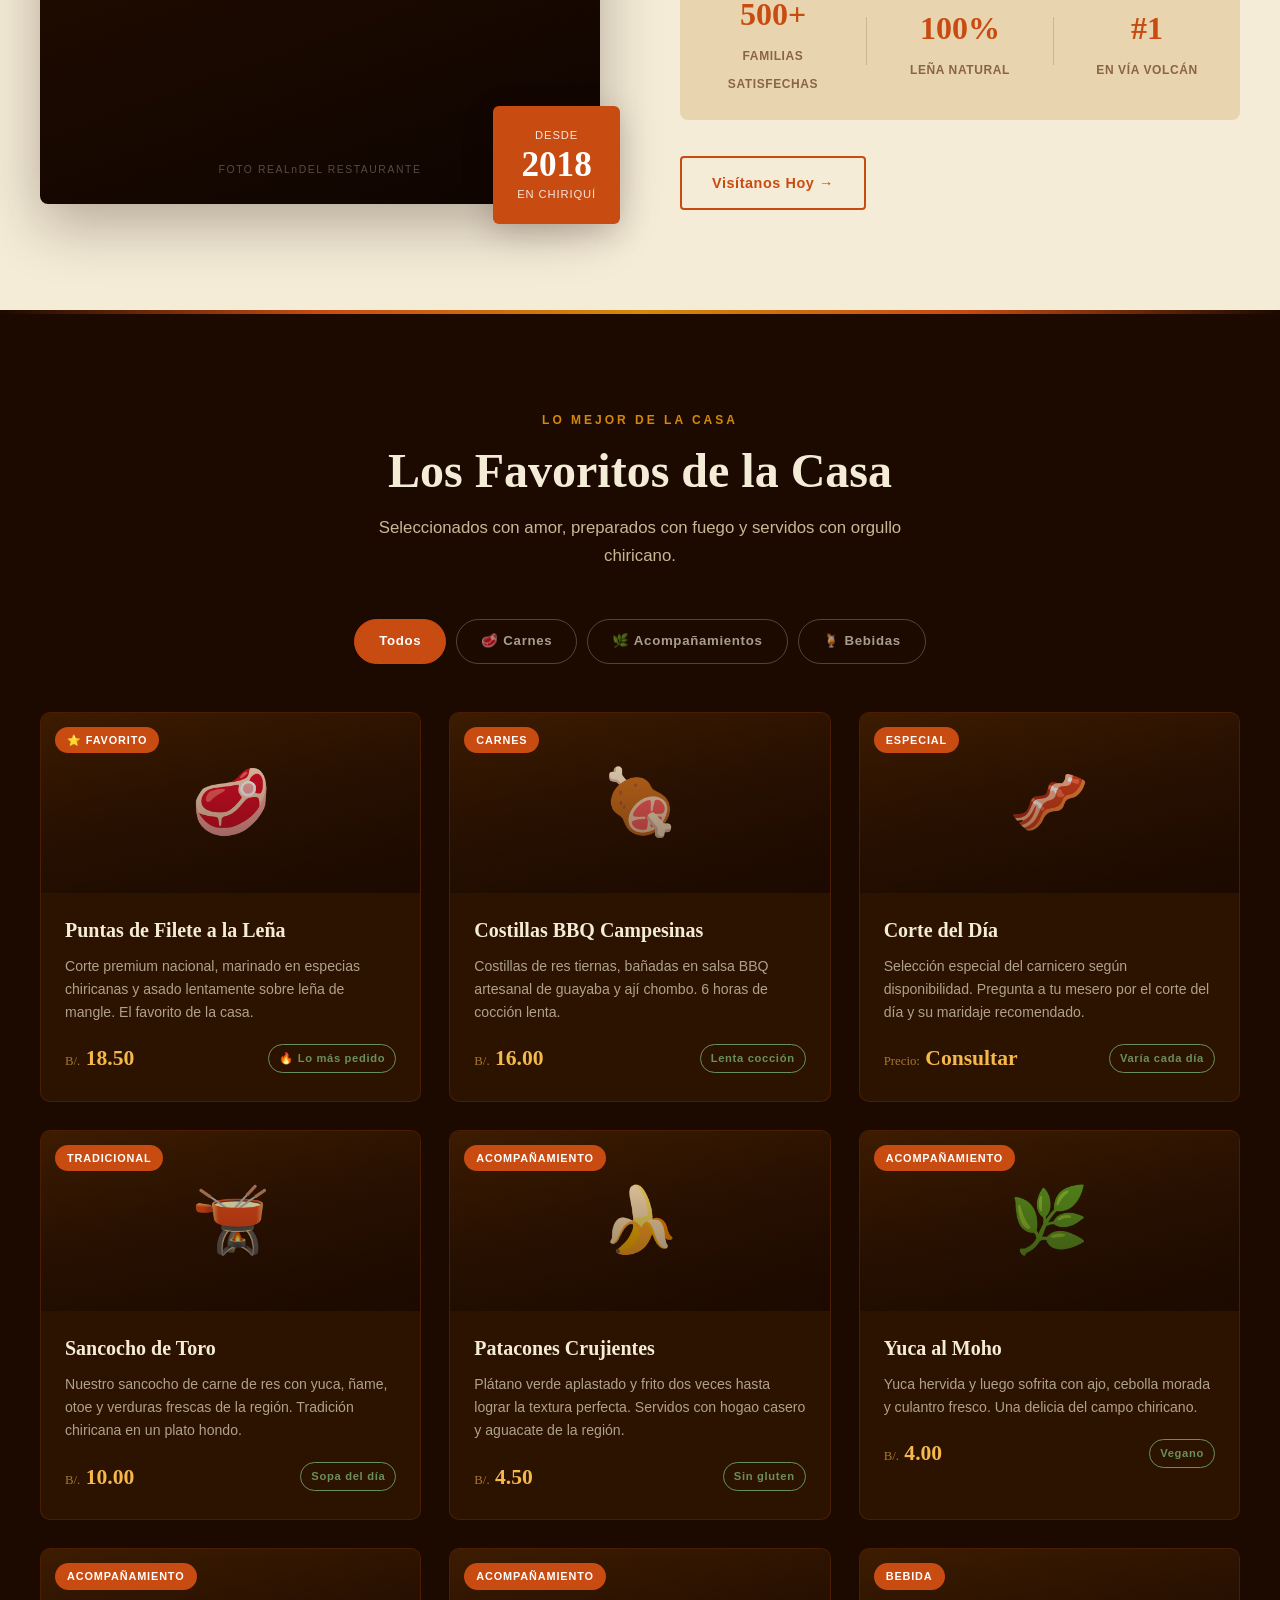
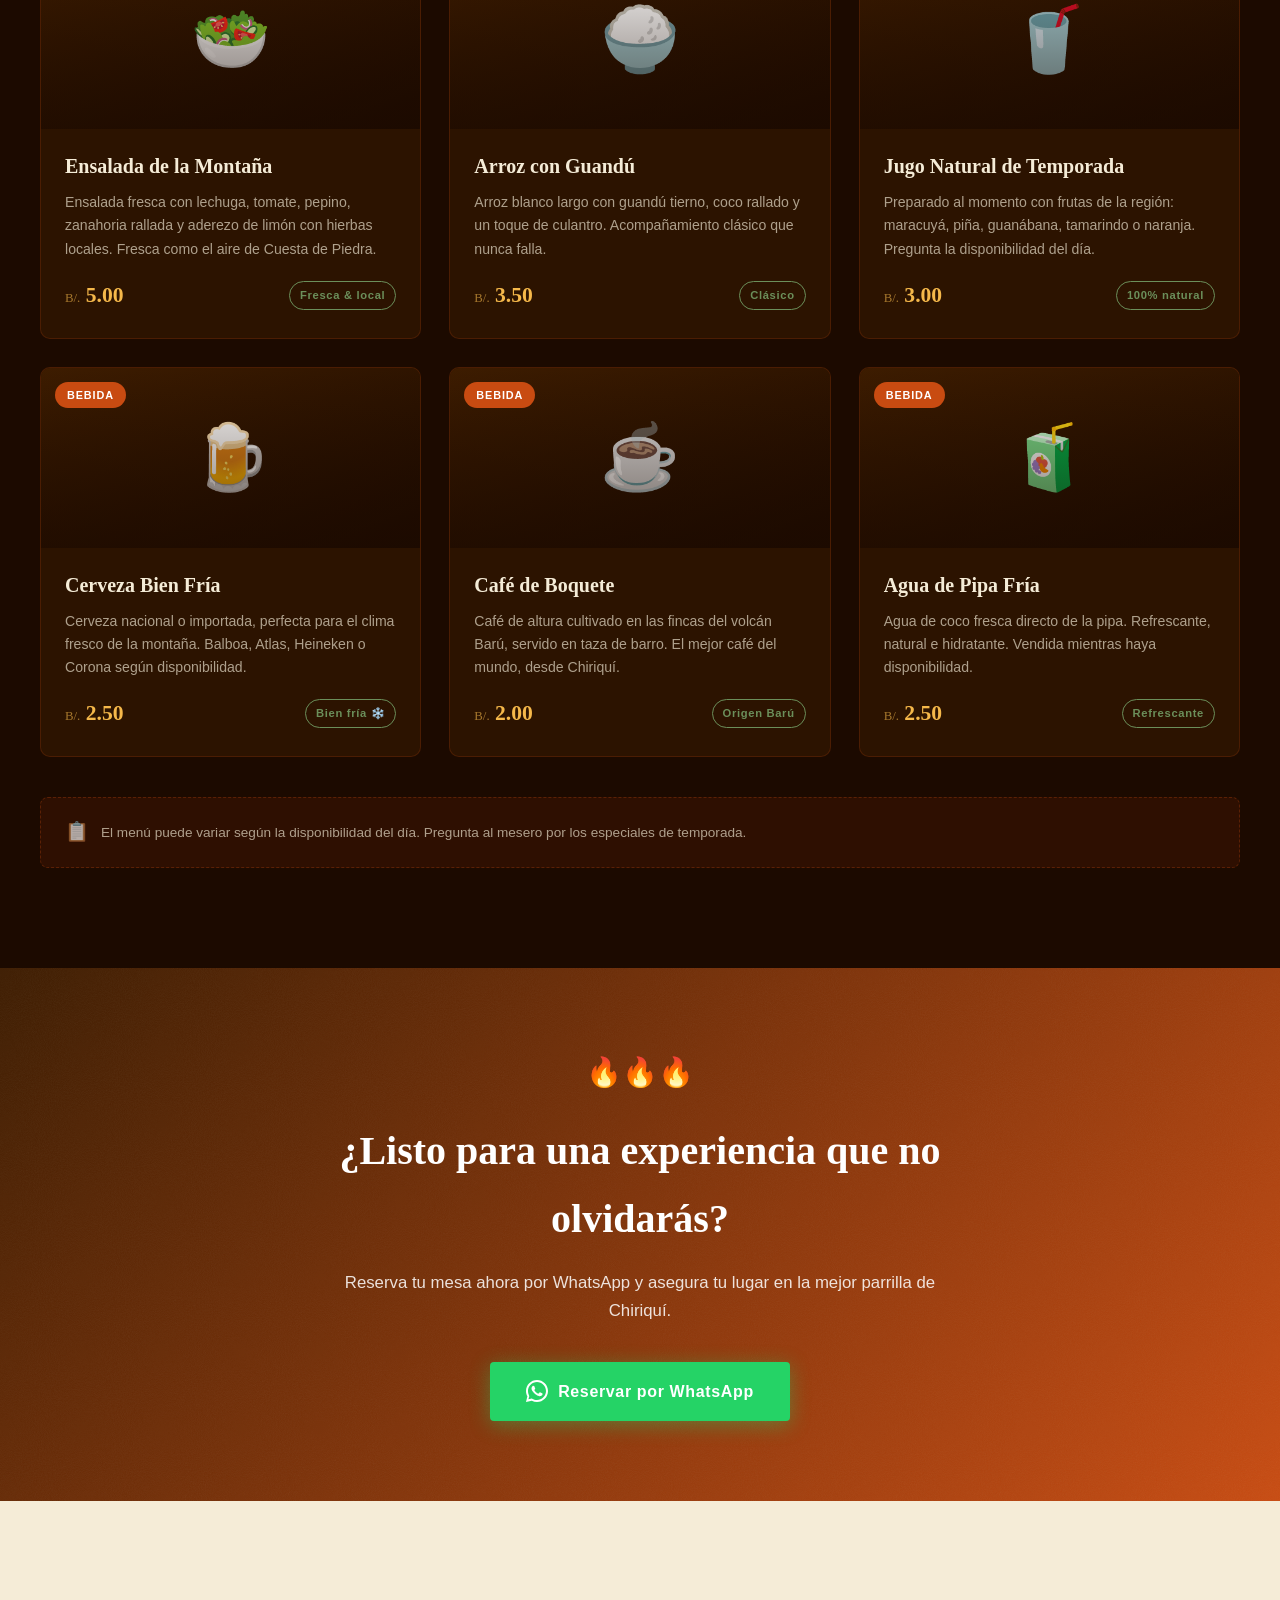
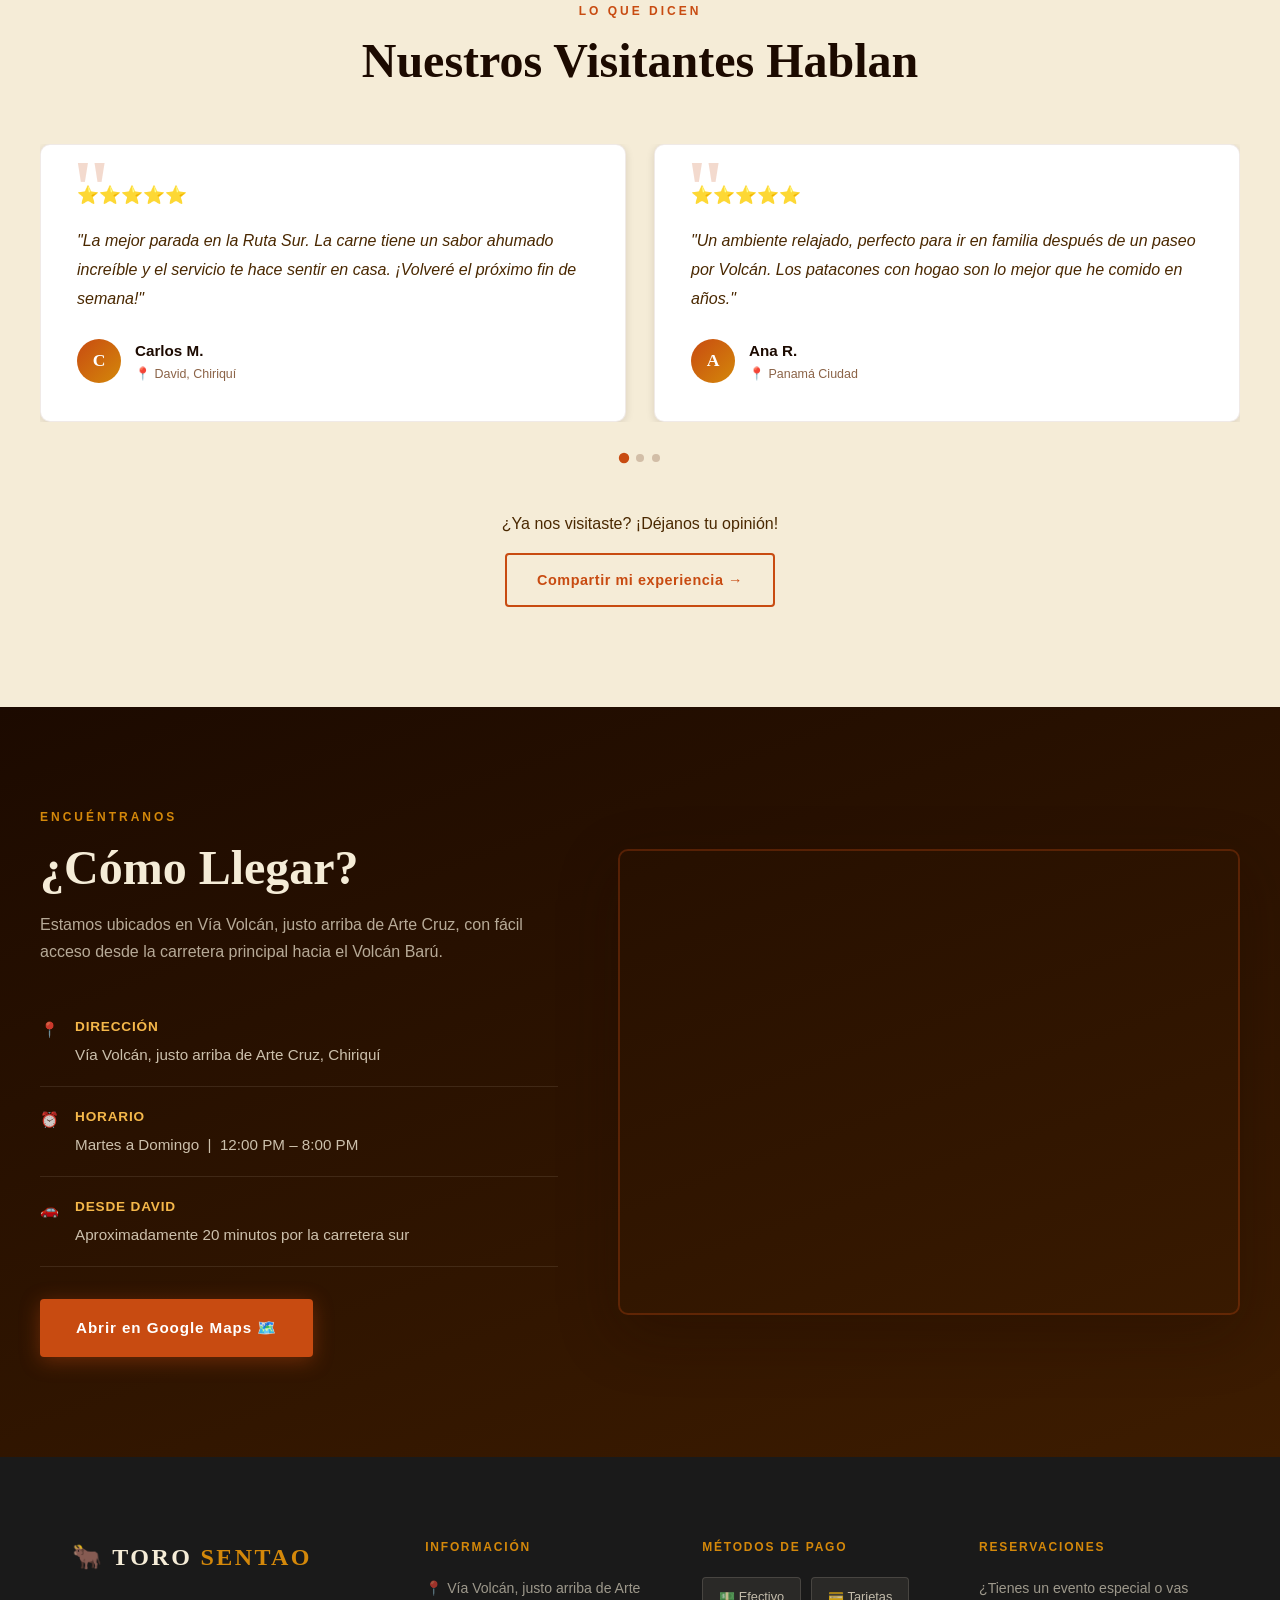
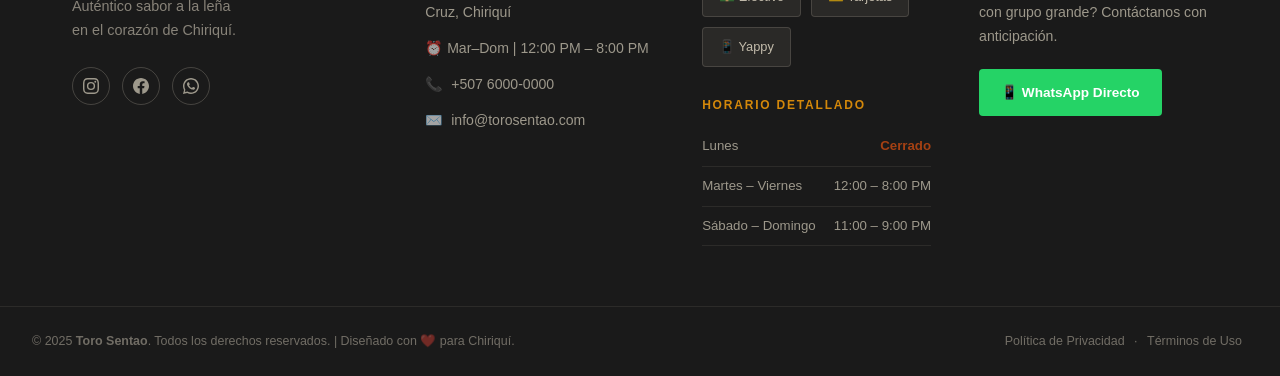
==== commit af93f3b1: "Add files via upload" ====
--- a/index.html
+++ b/index.html
@@ -3,12 +3,12 @@
 <head>
   <meta charset="UTF-8" />
   <meta name="viewport" content="width=device-width, initial-scale=1.0" />
-  <meta name="description" content="Toro Sentao — Cortes premium a la leña en Cuesta de Piedra, Chiriquí. Auténtico sabor campestre, ambiente familiar y la mejor vista de la montaña." />
-  <meta name="keywords" content="restaurante Chiriquí, carne a la leña, Cuesta de Piedra, Toro Sentao, cortes premium, parrilla Panama" />
+  <meta name="description" content="Toro Sentao — Cortes premium a la leña en Vía Volcán, justo arriba de Arte Cruz, Chiriquí. Auténtico sabor campestre, ambiente familiar y la mejor vista de la montaña." />
+  <meta name="keywords" content="restaurante Chiriquí, carne a la leña, Vía Volcán, Arte Cruz, Toro Sentao, cortes premium, parrilla Panama" />
   <meta property="og:title" content="Toro Sentao — Auténtico Sabor a la Leña" />
-  <meta property="og:description" content="Cortes premium, ambiente campestre y la mejor vista de Cuesta de Piedra, Chiriquí." />
+  <meta property="og:description" content="Cortes premium, ambiente campestre y la mejor vista de Vía Volcán, Chiriquí." />
   <meta property="og:type" content="restaurant" />
-  <title>Toro Sentao — Auténtico Sabor a la Leña | Cuesta de Piedra, Chiriquí</title>
+  <title>Toro Sentao — Auténtico Sabor a la Leña | Vía Volcán, Chiriquí</title>
 
   <!-- Google Fonts -->
   <link rel="preconnect" href="https://fonts.googleapis.com" />
@@ -61,7 +61,7 @@
     <div class="hero-smoke"></div>
 
     <div class="hero-content">
-      <p class="hero-pretitle">— Cuesta de Piedra, Chiriquí —</p>
+      <p class="hero-pretitle">— Vía Volcán, justo arriba de Arte Cruz —</p>
       <h1 class="hero-title">
         Auténtico Sabor<br/>
         <em>a la Leña</em><br/>
@@ -69,7 +69,7 @@
         de Chiriquí
       </h1>
       <p class="hero-subtitle">
-        Cortes premium, ambiente campestre y la mejor vista de Cuesta de Piedra.
+        Cortes premium, ambiente campestre y la mejor vista de Vía Volcán.
       </p>
       <div class="hero-actions">
         <a href="#menu" class="btn-primary">
@@ -132,7 +132,7 @@
         <div class="divider-flame">🔥</div>
         <p class="esencia-body">
           En <strong>Toro Sentao</strong>, no solo servimos comida; honramos la tradición chiricana.
-          Ubicados en la pintoresca <strong>Cuesta de Piedra</strong>, somos el punto de encuentro
+          Ubicados en <strong>Vía Volcán, justo arriba de Arte Cruz</strong>, somos el punto de encuentro
           para los amantes de la buena brasa y el aire puro.
         </p>
         <p class="esencia-body">
@@ -152,7 +152,7 @@
           <div class="stat-divider"></div>
           <div class="stat">
             <strong>#1</strong>
-            <span>en Cuesta de Piedra</span>
+            <span>en Vía Volcán</span>
           </div>
         </div>
         <a href="#contacto" class="btn-outline">Visítanos Hoy →</a>
@@ -247,12 +247,12 @@
       <div class="ubicacion-info">
         <p class="section-pretitle">Encuéntranos</p>
         <h2 class="section-title">¿Cómo Llegar?</h2>
-        <p class="ubicacion-desc">Estamos ubicados en la pintoresca Cuesta de Piedra, a pocos minutos de David, Chiriquí. Fácil acceso por la carretera principal.</p>
+        <p class="ubicacion-desc">Estamos ubicados en Vía Volcán, justo arriba de Arte Cruz, con fácil acceso desde la carretera principal hacia el Volcán Barú.</p>
         <div class="ubicacion-dato">
           <span class="ubi-icon">📍</span>
           <div>
             <strong>Dirección</strong>
-            <span>P9X7+4GJ, Cuesta de Piedra, Chiriquí</span>
+            <span>Vía Volcán, justo arriba de Arte Cruz, Chiriquí</span>
           </div>
         </div>
         <div class="ubicacion-dato">
@@ -269,7 +269,7 @@
             <span>Aproximadamente 20 minutos por la carretera sur</span>
           </div>
         </div>
-        <a href="https://maps.google.com/?q=P9X7+4GJ,+Cuesta+de+Piedra,+Chiriquí,+Panamá"
+        <a href="https://maps.google.com/?q=Via+Volcan,+Arte+Cruz,+Chiriquí,+Panamá"
            class="btn-primary" target="_blank" rel="noopener">
           Abrir en Google Maps 🗺️
         </a>
@@ -309,7 +309,7 @@
       <div class="footer-info">
         <h4>Información</h4>
         <ul>
-          <li>📍 P9X7+4GJ, Cuesta de Piedra, Chiriquí</li>
+          <li>📍 Vía Volcán, justo arriba de Arte Cruz, Chiriquí</li>
           <li>⏰ Mar–Dom | 12:00 PM – 8:00 PM</li>
           <li>📞 <a href="tel:+50760000000">+507 6000-0000</a></li>
           <li>✉️ <a href="mailto:info@torosentao.com">info@torosentao.com</a></li>
--- a/css/style.css
+++ b/css/style.css
@@ -0,0 +1,1092 @@
+/* ════════════════════════════════════════════════════════════
+   TORO SENTAO — Estilos Principales
+   Paleta: Tierra · Brasa · Bosque
+   ════════════════════════════════════════════════════════════ */
+
+/* ─── Variables ─────────────────────────────────────────────── */
+:root {
+  /* Colores principales */
+  --brown-dark:   #1C0A00;
+  --brown-mid:    #3D1C00;
+  --brown-warm:   #6B3317;
+  --orange-burn:  #C84B11;
+  --orange-bright:#E8622A;
+  --gold:         #D4880A;
+  --gold-light:   #F5B84A;
+  --cream:        #F5ECD7;
+  --cream-dark:   #E8D5B0;
+  --green-forest: #2D4A1E;
+  --green-light:  #4A7A35;
+  --green-muted:  #6B8F5A;
+  --charcoal:     #1A1A1A;
+  --text-dark:    #1C0A00;
+  --text-mid:     #4A2800;
+  --text-light:   #8B6347;
+  --white:        #FFFFFF;
+
+  /* Tipografía */
+  --font-display:  'Playfair Display', Georgia, serif;
+  --font-heading:  'Cinzel', 'Times New Roman', serif;
+  --font-body:     'Lato', 'Helvetica Neue', sans-serif;
+
+  /* Espaciado */
+  --section-pad:   100px;
+  --container:     1200px;
+
+  /* Sombras */
+  --shadow-sm:  0 2px 8px rgba(28,10,0,.12);
+  --shadow-md:  0 8px 32px rgba(28,10,0,.20);
+  --shadow-lg:  0 20px 60px rgba(28,10,0,.30);
+  --shadow-glow:0 0 40px rgba(200,75,17,.35);
+
+  /* Transiciones */
+  --ease: cubic-bezier(.4,0,.2,1);
+  --ease-spring: cubic-bezier(.34,1.56,.64,1);
+}
+
+/* ─── Reset & Base ───────────────────────────────────────────── */
+*, *::before, *::after { box-sizing: border-box; margin: 0; padding: 0; }
+
+html {
+  scroll-behavior: smooth;
+  font-size: 16px;
+}
+
+body {
+  font-family: var(--font-body);
+  background: var(--brown-dark);
+  color: var(--cream);
+  line-height: 1.7;
+  overflow-x: hidden;
+}
+
+img { max-width: 100%; display: block; }
+a  { text-decoration: none; color: inherit; }
+ul { list-style: none; }
+button { cursor: pointer; border: none; background: none; font: inherit; }
+
+/* ─── Scrollbar ──────────────────────────────────────────────── */
+::-webkit-scrollbar { width: 6px; }
+::-webkit-scrollbar-track { background: var(--brown-dark); }
+::-webkit-scrollbar-thumb { background: var(--orange-burn); border-radius: 3px; }
+
+/* ─── Selección de texto ─────────────────────────────────────── */
+::selection { background: var(--orange-burn); color: var(--white); }
+
+/* ═══════════════════════════════════════════════════════════════
+   TIPOGRAFÍA GLOBAL
+═══════════════════════════════════════════════════════════════ */
+.section-pretitle {
+  font-family: var(--font-body);
+  font-size: .75rem;
+  font-weight: 700;
+  letter-spacing: .25em;
+  text-transform: uppercase;
+  color: var(--gold);
+  margin-bottom: 12px;
+}
+
+.section-title {
+  font-family: var(--font-display);
+  font-size: clamp(2rem, 4vw, 3rem);
+  font-weight: 900;
+  line-height: 1.15;
+  color: var(--cream);
+}
+
+.section-subtitle {
+  font-size: 1.05rem;
+  color: var(--cream-dark);
+  max-width: 560px;
+  margin: 0 auto;
+  opacity: .85;
+}
+
+.divider-flame {
+  font-size: 1.5rem;
+  margin: 20px 0;
+}
+
+/* ═══════════════════════════════════════════════════════════════
+   BOTONES
+═══════════════════════════════════════════════════════════════ */
+.btn-primary {
+  display: inline-flex;
+  align-items: center;
+  gap: 8px;
+  padding: 16px 36px;
+  background: var(--orange-burn);
+  color: var(--white);
+  font-family: var(--font-body);
+  font-weight: 700;
+  font-size: .95rem;
+  letter-spacing: .06em;
+  border-radius: 4px;
+  transition: all .3s var(--ease);
+  box-shadow: 0 4px 20px rgba(200,75,17,.4);
+  position: relative;
+  overflow: hidden;
+}
+.btn-primary::before {
+  content: '';
+  position: absolute;
+  inset: 0;
+  background: linear-gradient(90deg, transparent, rgba(255,255,255,.12), transparent);
+  transform: translateX(-100%);
+  transition: transform .5s var(--ease);
+}
+.btn-primary:hover { transform: translateY(-2px); box-shadow: 0 8px 30px rgba(200,75,17,.6); }
+.btn-primary:hover::before { transform: translateX(100%); }
+.btn-primary:active { transform: translateY(0); }
+
+.btn-secondary {
+  display: inline-flex;
+  align-items: center;
+  padding: 15px 32px;
+  background: transparent;
+  color: var(--cream);
+  font-family: var(--font-body);
+  font-weight: 700;
+  font-size: .9rem;
+  letter-spacing: .06em;
+  border: 1.5px solid rgba(245,236,215,.4);
+  border-radius: 4px;
+  transition: all .3s var(--ease);
+}
+.btn-secondary:hover {
+  background: rgba(245,236,215,.1);
+  border-color: var(--cream);
+}
+
+.btn-outline {
+  display: inline-flex;
+  align-items: center;
+  padding: 13px 30px;
+  background: transparent;
+  color: var(--orange-burn);
+  font-family: var(--font-body);
+  font-weight: 700;
+  font-size: .9rem;
+  letter-spacing: .04em;
+  border: 2px solid var(--orange-burn);
+  border-radius: 4px;
+  transition: all .3s var(--ease);
+}
+.btn-outline:hover {
+  background: var(--orange-burn);
+  color: var(--white);
+  transform: translateY(-2px);
+}
+
+.btn-whatsapp {
+  display: inline-flex;
+  align-items: center;
+  gap: 10px;
+  padding: 16px 36px;
+  background: #25D366;
+  color: var(--white);
+  font-family: var(--font-body);
+  font-weight: 700;
+  font-size: 1rem;
+  letter-spacing: .04em;
+  border-radius: 4px;
+  transition: all .3s var(--ease);
+  box-shadow: 0 4px 20px rgba(37,211,102,.4);
+}
+.btn-whatsapp:hover { transform: translateY(-2px); background: #128C7E; box-shadow: 0 8px 30px rgba(37,211,102,.5); }
+.btn-whatsapp .wa-icon { width: 22px; height: 22px; }
+
+.btn-whatsapp-sm {
+  display: inline-flex;
+  align-items: center;
+  gap: 8px;
+  padding: 12px 22px;
+  background: #25D366;
+  color: var(--white);
+  font-family: var(--font-body);
+  font-weight: 700;
+  font-size: .85rem;
+  border-radius: 4px;
+  transition: all .3s var(--ease);
+}
+.btn-whatsapp-sm:hover { background: #128C7E; transform: translateY(-2px); }
+
+/* ═══════════════════════════════════════════════════════════════
+   NAVBAR
+═══════════════════════════════════════════════════════════════ */
+.navbar {
+  position: fixed;
+  top: 0; left: 0; right: 0;
+  z-index: 1000;
+  padding: 20px 0;
+  transition: all .4s var(--ease);
+}
+.navbar.scrolled {
+  background: rgba(28,10,0,.96);
+  backdrop-filter: blur(16px);
+  padding: 12px 0;
+  box-shadow: 0 4px 30px rgba(0,0,0,.4);
+}
+
+.nav-container {
+  max-width: var(--container);
+  margin: 0 auto;
+  padding: 0 32px;
+  display: flex;
+  align-items: center;
+  justify-content: space-between;
+  gap: 24px;
+}
+
+.nav-logo {
+  display: flex;
+  align-items: center;
+  gap: 10px;
+  font-family: var(--font-heading);
+  font-size: 1.4rem;
+  font-weight: 900;
+  letter-spacing: .12em;
+  color: var(--cream);
+  transition: color .3s;
+}
+.nav-logo:hover { color: var(--gold-light); }
+.logo-icon { font-size: 1.6rem; }
+.nav-logo em { color: var(--gold); font-style: normal; }
+
+.nav-links {
+  display: flex;
+  align-items: center;
+  gap: 8px;
+}
+
+.nav-link {
+  font-size: .85rem;
+  font-weight: 700;
+  letter-spacing: .06em;
+  text-transform: uppercase;
+  color: rgba(245,236,215,.8);
+  padding: 8px 14px;
+  border-radius: 3px;
+  transition: all .25s;
+}
+.nav-link:hover { color: var(--gold-light); background: rgba(245,236,215,.07); }
+
+.nav-cta {
+  display: inline-block;
+  padding: 10px 22px;
+  background: var(--orange-burn);
+  color: var(--white);
+  font-size: .82rem;
+  font-weight: 700;
+  letter-spacing: .07em;
+  text-transform: uppercase;
+  border-radius: 3px;
+  transition: all .3s;
+}
+.nav-cta:hover { background: var(--orange-bright); transform: translateY(-1px); }
+
+.hamburger {
+  display: none;
+  flex-direction: column;
+  gap: 5px;
+  padding: 6px;
+}
+.hamburger span {
+  display: block;
+  width: 24px;
+  height: 2px;
+  background: var(--cream);
+  border-radius: 2px;
+  transition: all .3s var(--ease);
+}
+.hamburger.open span:nth-child(1) { transform: translateY(7px) rotate(45deg); }
+.hamburger.open span:nth-child(2) { opacity: 0; transform: scaleX(0); }
+.hamburger.open span:nth-child(3) { transform: translateY(-7px) rotate(-45deg); }
+
+/* ═══════════════════════════════════════════════════════════════
+   HERO
+═══════════════════════════════════════════════════════════════ */
+.hero {
+  position: relative;
+  min-height: 100vh;
+  display: flex;
+  align-items: center;
+  justify-content: center;
+  overflow: hidden;
+  background: var(--brown-dark);
+}
+
+#emberCanvas {
+  position: absolute;
+  inset: 0;
+  width: 100%;
+  height: 100%;
+  z-index: 1;
+  pointer-events: none;
+}
+
+.hero-bg {
+  position: absolute;
+  inset: -40px;
+  background:
+    radial-gradient(ellipse at 30% 70%, rgba(200,75,17,.35) 0%, transparent 60%),
+    radial-gradient(ellipse at 70% 30%, rgba(61,28,0,.8) 0%, transparent 60%),
+    linear-gradient(160deg, #1C0A00 0%, #3D1C00 40%, #1C0A00 100%);
+  transform: scale(1.05);
+  transition: transform .1s linear;
+}
+
+.hero-overlay {
+  position: absolute;
+  inset: 0;
+  background:
+    linear-gradient(to bottom, rgba(28,10,0,.2) 0%, rgba(28,10,0,.0) 40%, rgba(28,10,0,.85) 100%);
+  z-index: 2;
+}
+
+.hero-smoke {
+  position: absolute;
+  inset: 0;
+  background: url("data:image/svg+xml,%3Csvg viewBox='0 0 800 600' xmlns='http://www.w3.org/2000/svg'%3E%3Cfilter id='n'%3E%3CfeTurbulence type='fractalNoise' baseFrequency='.65' numOctaves='3' stitchTiles='stitch'/%3E%3CfeColorMatrix type='saturate' values='0'/%3E%3C/filter%3E%3Crect width='100%25' height='100%25' filter='url(%23n)' opacity='.04'/%3E%3C/svg%3E");
+  z-index: 3;
+  pointer-events: none;
+  opacity: .4;
+}
+
+.hero-content {
+  position: relative;
+  z-index: 10;
+  text-align: center;
+  max-width: 820px;
+  padding: 120px 32px 80px;
+}
+
+.hero-pretitle {
+  font-size: .72rem;
+  font-weight: 700;
+  letter-spacing: .35em;
+  text-transform: uppercase;
+  color: var(--gold);
+  margin-bottom: 24px;
+  opacity: 0;
+  animation: fadeUp .8s var(--ease) .3s forwards;
+}
+
+.hero-title {
+  font-family: var(--font-display);
+  font-size: clamp(2.8rem, 7vw, 5.5rem);
+  font-weight: 900;
+  line-height: 1.08;
+  color: var(--cream);
+  margin-bottom: 28px;
+  opacity: 0;
+  animation: fadeUp 1s var(--ease) .5s forwards;
+}
+.hero-title em {
+  font-style: italic;
+  color: var(--gold-light);
+  display: block;
+}
+
+.hero-subtitle {
+  font-size: clamp(1rem, 2vw, 1.2rem);
+  color: rgba(245,236,215,.8);
+  max-width: 540px;
+  margin: 0 auto 40px;
+  line-height: 1.7;
+  opacity: 0;
+  animation: fadeUp .8s var(--ease) .7s forwards;
+}
+
+.hero-actions {
+  display: flex;
+  align-items: center;
+  justify-content: center;
+  gap: 16px;
+  flex-wrap: wrap;
+  margin-bottom: 48px;
+  opacity: 0;
+  animation: fadeUp .8s var(--ease) .9s forwards;
+}
+
+.hero-badges {
+  display: flex;
+  align-items: center;
+  justify-content: center;
+  gap: 12px;
+  flex-wrap: wrap;
+  opacity: 0;
+  animation: fadeUp .8s var(--ease) 1.1s forwards;
+}
+.badge {
+  display: inline-flex;
+  align-items: center;
+  gap: 6px;
+  padding: 8px 18px;
+  border: 1px solid rgba(245,236,215,.2);
+  border-radius: 40px;
+  font-size: .78rem;
+  font-weight: 700;
+  letter-spacing: .06em;
+  color: rgba(245,236,215,.75);
+  backdrop-filter: blur(4px);
+  background: rgba(28,10,0,.3);
+}
+
+.scroll-indicator {
+  position: absolute;
+  bottom: 36px;
+  left: 50%;
+  transform: translateX(-50%);
+  z-index: 10;
+  animation: bounce 2.2s ease-in-out infinite;
+}
+.scroll-arrow {
+  width: 28px;
+  height: 28px;
+  border-right: 2px solid rgba(245,236,215,.5);
+  border-bottom: 2px solid rgba(245,236,215,.5);
+  transform: rotate(45deg);
+}
+
+/* ═══════════════════════════════════════════════════════════════
+   ESENCIA (SOBRE NOSOTROS)
+═══════════════════════════════════════════════════════════════ */
+.esencia {
+  padding: var(--section-pad) 32px;
+  background: var(--cream);
+}
+.esencia-container {
+  max-width: var(--container);
+  margin: 0 auto;
+  display: grid;
+  grid-template-columns: 1fr 1fr;
+  gap: 80px;
+  align-items: center;
+}
+
+.esencia-visual { position: relative; }
+.esencia-img-frame {
+  position: relative;
+  border-radius: 8px;
+  overflow: visible;
+}
+.esencia-img-placeholder {
+  width: 100%;
+  aspect-ratio: 4/5;
+  background: linear-gradient(160deg, var(--brown-mid) 0%, var(--brown-dark) 60%, #0d0400 100%);
+  border-radius: 8px;
+  display: flex;
+  align-items: center;
+  justify-content: center;
+  box-shadow: var(--shadow-lg);
+  overflow: hidden;
+  position: relative;
+}
+.esencia-img-placeholder::after {
+  content: 'FOTO REAL\nDEL RESTAURANTE';
+  position: absolute;
+  bottom: 24px;
+  left: 50%;
+  transform: translateX(-50%);
+  font-size: .65rem;
+  letter-spacing: .15em;
+  text-align: center;
+  color: rgba(245,236,215,.3);
+  white-space: pre;
+  line-height: 1.8;
+}
+
+.flame-svg {
+  width: 160px;
+  height: 220px;
+}
+.flame-path { animation: flicker 2s ease-in-out infinite alternate; }
+.f2 { animation-delay: .3s; animation-duration: 1.5s; }
+
+.esencia-badge-floating {
+  position: absolute;
+  bottom: -20px;
+  right: -20px;
+  background: var(--orange-burn);
+  color: var(--white);
+  padding: 20px 24px;
+  border-radius: 6px;
+  text-align: center;
+  box-shadow: var(--shadow-md);
+  display: flex;
+  flex-direction: column;
+  gap: 2px;
+}
+.esencia-badge-floating span { font-size: .7rem; letter-spacing: .08em; text-transform: uppercase; opacity: .85; }
+.esencia-badge-floating strong { font-family: var(--font-display); font-size: 2.2rem; line-height: 1; }
+
+.esencia-text { color: var(--text-dark); }
+.esencia-text .section-title { color: var(--text-dark); }
+.esencia-text .section-pretitle { color: var(--orange-burn); }
+
+.esencia-body {
+  font-size: 1.05rem;
+  line-height: 1.85;
+  color: var(--text-mid);
+  margin-bottom: 20px;
+}
+.esencia-body strong { color: var(--brown-mid); font-weight: 700; }
+.esencia-body em { color: var(--orange-burn); font-style: italic; }
+
+.esencia-stats {
+  display: flex;
+  align-items: center;
+  gap: 24px;
+  margin: 36px 0;
+  padding: 24px;
+  background: var(--cream-dark);
+  border-radius: 8px;
+}
+.stat { text-align: center; flex: 1; }
+.stat strong { display: block; font-family: var(--font-display); font-size: 2rem; font-weight: 900; color: var(--orange-burn); }
+.stat span { font-size: .75rem; color: var(--text-light); font-weight: 700; letter-spacing: .05em; text-transform: uppercase; }
+.stat-divider { width: 1px; height: 48px; background: rgba(107,51,23,.2); }
+
+/* ═══════════════════════════════════════════════════════════════
+   MENÚ
+═══════════════════════════════════════════════════════════════ */
+.menu {
+  padding: var(--section-pad) 32px;
+  background: var(--brown-dark);
+  position: relative;
+}
+.menu::before {
+  content: '';
+  position: absolute;
+  top: 0; left: 0; right: 0;
+  height: 4px;
+  background: linear-gradient(90deg, transparent, var(--orange-burn), var(--gold), var(--orange-burn), transparent);
+}
+
+.menu-container { max-width: var(--container); margin: 0 auto; }
+.menu-header { text-align: center; margin-bottom: 48px; }
+.menu-header .section-subtitle { margin-top: 16px; }
+
+.menu-filters {
+  display: flex;
+  align-items: center;
+  justify-content: center;
+  gap: 10px;
+  flex-wrap: wrap;
+  margin-bottom: 48px;
+}
+.filter-btn {
+  padding: 10px 24px;
+  border: 1.5px solid rgba(245,236,215,.25);
+  border-radius: 40px;
+  color: rgba(245,236,215,.65);
+  font-size: .83rem;
+  font-weight: 700;
+  letter-spacing: .05em;
+  transition: all .3s var(--ease);
+  cursor: pointer;
+}
+.filter-btn:hover { border-color: var(--gold); color: var(--gold); }
+.filter-btn.active {
+  background: var(--orange-burn);
+  border-color: var(--orange-burn);
+  color: var(--white);
+}
+
+.menu-grid {
+  display: grid;
+  grid-template-columns: repeat(auto-fill, minmax(300px, 1fr));
+  gap: 28px;
+}
+
+/* Menu Card */
+.menu-card {
+  background: rgba(61,28,0,.5);
+  border: 1px solid rgba(200,75,17,.2);
+  border-radius: 10px;
+  overflow: hidden;
+  transition: all .35s var(--ease);
+  cursor: default;
+  position: relative;
+}
+.menu-card:hover {
+  transform: translateY(-6px);
+  border-color: var(--orange-burn);
+  box-shadow: 0 16px 40px rgba(200,75,17,.25);
+}
+.menu-card.hidden { display: none; }
+
+.menu-card-img {
+  width: 100%;
+  height: 180px;
+  display: flex;
+  align-items: center;
+  justify-content: center;
+  font-size: 4rem;
+  background: linear-gradient(160deg, var(--brown-mid), var(--brown-dark));
+  position: relative;
+  overflow: hidden;
+}
+.menu-card-img::after {
+  content: '';
+  position: absolute;
+  inset: 0;
+  background: linear-gradient(to top, rgba(28,10,0,.6), transparent);
+}
+
+.menu-card-tag {
+  position: absolute;
+  top: 14px; left: 14px;
+  padding: 4px 12px;
+  background: var(--orange-burn);
+  color: var(--white);
+  font-size: .68rem;
+  font-weight: 700;
+  letter-spacing: .08em;
+  text-transform: uppercase;
+  border-radius: 20px;
+  z-index: 2;
+}
+
+.menu-card-body { padding: 20px 24px 24px; }
+.menu-card-title {
+  font-family: var(--font-display);
+  font-size: 1.25rem;
+  font-weight: 700;
+  color: var(--cream);
+  margin-bottom: 8px;
+}
+.menu-card-desc {
+  font-size: .88rem;
+  color: rgba(245,236,215,.65);
+  line-height: 1.65;
+  margin-bottom: 16px;
+}
+.menu-card-footer {
+  display: flex;
+  align-items: center;
+  justify-content: space-between;
+}
+.menu-card-price {
+  font-family: var(--font-display);
+  font-size: 1.35rem;
+  font-weight: 700;
+  color: var(--gold-light);
+}
+.menu-card-price span { font-size: .8rem; font-weight: 400; opacity: .6; }
+.menu-card-badge {
+  font-size: .7rem;
+  font-weight: 700;
+  letter-spacing: .06em;
+  color: var(--green-muted);
+  border: 1px solid var(--green-muted);
+  padding: 4px 10px;
+  border-radius: 20px;
+}
+
+.menu-note {
+  display: flex;
+  align-items: center;
+  gap: 12px;
+  margin-top: 40px;
+  padding: 18px 24px;
+  background: rgba(200,75,17,.1);
+  border: 1px dashed rgba(200,75,17,.3);
+  border-radius: 8px;
+  font-size: .85rem;
+  color: rgba(245,236,215,.65);
+}
+.menu-note span { font-size: 1.2rem; }
+
+/* ═══════════════════════════════════════════════════════════════
+   BANNER RESERVA
+═══════════════════════════════════════════════════════════════ */
+.reserva-banner {
+  background: linear-gradient(135deg, var(--brown-mid) 0%, var(--orange-burn) 100%);
+  padding: 80px 32px;
+  text-align: center;
+  position: relative;
+  overflow: hidden;
+}
+.reserva-banner::before {
+  content: '';
+  position: absolute;
+  inset: 0;
+  background: url("data:image/svg+xml,%3Csvg viewBox='0 0 800 600' xmlns='http://www.w3.org/2000/svg'%3E%3Cfilter id='n'%3E%3CfeTurbulence type='fractalNoise' baseFrequency='.9' numOctaves='4' stitchTiles='stitch'/%3E%3CfeColorMatrix type='saturate' values='0'/%3E%3C/filter%3E%3Crect width='100%25' height='100%25' filter='url(%23n)' opacity='.06'/%3E%3C/svg%3E");
+}
+
+.reserva-content { position: relative; z-index: 2; max-width: 640px; margin: 0 auto; }
+.reserva-flames { font-size: 1.8rem; margin-bottom: 20px; }
+.reserva-content h2 {
+  font-family: var(--font-display);
+  font-size: clamp(1.6rem, 3.5vw, 2.5rem);
+  font-weight: 900;
+  color: var(--white);
+  margin-bottom: 16px;
+}
+.reserva-content p {
+  font-size: 1.05rem;
+  color: rgba(255,255,255,.85);
+  margin-bottom: 36px;
+}
+
+/* ═══════════════════════════════════════════════════════════════
+   TESTIMONIOS
+═══════════════════════════════════════════════════════════════ */
+.testimonios {
+  padding: var(--section-pad) 32px;
+  background: var(--cream);
+  overflow: hidden;
+}
+.testimonios-container { max-width: var(--container); margin: 0 auto; }
+.testimonios-header { text-align: center; margin-bottom: 56px; }
+.testimonios-header .section-title { color: var(--text-dark); }
+.testimonios-header .section-pretitle { color: var(--orange-burn); }
+
+.testimonios-track-wrap { overflow: hidden; }
+.testimonios-track {
+  display: flex;
+  gap: 28px;
+  transition: transform .5s var(--ease);
+}
+
+/* Testimonial Card */
+.testi-card {
+  min-width: calc(50% - 14px);
+  background: var(--white);
+  border-radius: 10px;
+  padding: 36px;
+  box-shadow: var(--shadow-sm);
+  border: 1px solid rgba(107,51,23,.1);
+  position: relative;
+  transition: box-shadow .3s;
+}
+.testi-card:hover { box-shadow: var(--shadow-md); }
+
+.testi-quote-icon {
+  font-family: var(--font-display);
+  font-size: 5rem;
+  line-height: .6;
+  color: var(--orange-burn);
+  opacity: .2;
+  position: absolute;
+  top: 20px; left: 28px;
+  font-weight: 900;
+}
+.testi-stars { color: var(--gold); font-size: 1.1rem; margin-bottom: 16px; }
+.testi-text {
+  font-size: 1rem;
+  line-height: 1.8;
+  color: var(--text-mid);
+  font-style: italic;
+  margin-bottom: 24px;
+  position: relative;
+  z-index: 1;
+}
+.testi-author {
+  display: flex;
+  align-items: center;
+  gap: 14px;
+}
+.testi-avatar {
+  width: 44px; height: 44px;
+  background: linear-gradient(135deg, var(--orange-burn), var(--gold));
+  border-radius: 50%;
+  display: flex;
+  align-items: center;
+  justify-content: center;
+  font-size: 1.1rem;
+  font-weight: 700;
+  color: var(--white);
+  font-family: var(--font-display);
+  flex-shrink: 0;
+}
+.testi-name { font-weight: 700; color: var(--text-dark); font-size: .95rem; }
+.testi-location { font-size: .78rem; color: var(--text-light); }
+
+.testimonios-dots {
+  display: flex;
+  justify-content: center;
+  gap: 8px;
+  margin-top: 32px;
+}
+.dot {
+  width: 8px; height: 8px;
+  border-radius: 50%;
+  background: rgba(107,51,23,.25);
+  border: none;
+  cursor: pointer;
+  transition: all .3s;
+}
+.dot.active { background: var(--orange-burn); transform: scale(1.3); }
+
+.testimonios-cta {
+  text-align: center;
+  margin-top: 48px;
+}
+.testimonios-cta p { color: var(--text-mid); margin-bottom: 16px; }
+
+/* ═══════════════════════════════════════════════════════════════
+   UBICACIÓN
+═══════════════════════════════════════════════════════════════ */
+.ubicacion {
+  padding: var(--section-pad) 32px;
+  background: linear-gradient(160deg, var(--brown-dark) 0%, var(--brown-mid) 100%);
+}
+.ubicacion-container {
+  max-width: var(--container);
+  margin: 0 auto;
+  display: grid;
+  grid-template-columns: 1fr 1.2fr;
+  gap: 60px;
+  align-items: center;
+}
+
+.ubicacion-info .section-title { margin-bottom: 16px; }
+.ubicacion-desc { color: rgba(245,236,215,.7); margin-bottom: 32px; font-size: 1rem; }
+
+.ubicacion-dato {
+  display: flex;
+  align-items: flex-start;
+  gap: 16px;
+  padding: 18px 0;
+  border-bottom: 1px solid rgba(245,236,215,.1);
+}
+.ubi-icon { font-size: 1.4rem; margin-top: 2px; }
+.ubicacion-dato div { display: flex; flex-direction: column; gap: 4px; }
+.ubicacion-dato strong { color: var(--gold-light); font-size: .85rem; text-transform: uppercase; letter-spacing: .06em; }
+.ubicacion-dato span { color: rgba(245,236,215,.8); font-size: .95rem; }
+
+.ubicacion-info .btn-primary { margin-top: 32px; }
+
+.mapa-embed {
+  width: 100%;
+  aspect-ratio: 4/3;
+  border-radius: 10px;
+  overflow: hidden;
+  box-shadow: var(--shadow-lg);
+  border: 2px solid rgba(200,75,17,.3);
+}
+.mapa-embed iframe { width: 100%; height: 100%; }
+
+/* ═══════════════════════════════════════════════════════════════
+   FOOTER
+═══════════════════════════════════════════════════════════════ */
+.footer {
+  background: var(--charcoal);
+  padding-top: 80px;
+}
+
+.footer-top {
+  max-width: var(--container);
+  margin: 0 auto;
+  padding: 0 32px 60px;
+  display: grid;
+  grid-template-columns: 2fr 1.5fr 1.5fr 1.5fr;
+  gap: 48px;
+}
+
+.footer-logo {
+  font-family: var(--font-heading);
+  font-size: 1.5rem;
+  font-weight: 900;
+  letter-spacing: .1em;
+  color: var(--cream);
+  margin-bottom: 16px;
+}
+.footer-logo em { color: var(--gold); font-style: normal; }
+.footer-tagline { font-size: .9rem; color: rgba(245,236,215,.5); line-height: 1.7; margin-bottom: 24px; }
+
+.footer-social { display: flex; gap: 12px; }
+.social-link {
+  width: 38px; height: 38px;
+  border: 1px solid rgba(245,236,215,.2);
+  border-radius: 50%;
+  display: flex;
+  align-items: center;
+  justify-content: center;
+  color: rgba(245,236,215,.6);
+  transition: all .3s;
+}
+.social-link:hover { border-color: var(--orange-burn); color: var(--orange-burn); transform: translateY(-2px); }
+.social-link svg { width: 16px; height: 16px; }
+
+.footer-info h4, .footer-pagos h4, .footer-reserva h4 {
+  font-size: .75rem;
+  font-weight: 700;
+  letter-spacing: .15em;
+  text-transform: uppercase;
+  color: var(--gold);
+  margin-bottom: 20px;
+}
+
+.footer-info ul li {
+  font-size: .88rem;
+  color: rgba(245,236,215,.6);
+  margin-bottom: 12px;
+  display: flex;
+  align-items: center;
+  gap: 8px;
+}
+.footer-info ul li a { transition: color .25s; }
+.footer-info ul li a:hover { color: var(--gold-light); }
+
+.pagos-grid { display: flex; flex-wrap: wrap; gap: 10px; margin-bottom: 28px; }
+.pago-badge {
+  padding: 8px 16px;
+  background: rgba(245,236,215,.07);
+  border: 1px solid rgba(245,236,215,.15);
+  border-radius: 4px;
+  font-size: .8rem;
+  color: rgba(245,236,215,.75);
+}
+
+.footer-horario-detalle h4 { margin-top: 0; margin-bottom: 12px; }
+.horario-row {
+  display: flex;
+  justify-content: space-between;
+  align-items: center;
+  padding: 8px 0;
+  border-bottom: 1px solid rgba(245,236,215,.08);
+  font-size: .83rem;
+  color: rgba(245,236,215,.6);
+}
+.cerrado { color: rgba(200,75,17,.8); font-weight: 700; }
+
+.footer-reserva p { font-size: .88rem; color: rgba(245,236,215,.6); line-height: 1.7; margin-bottom: 20px; }
+
+.footer-bottom {
+  border-top: 1px solid rgba(245,236,215,.08);
+  padding: 24px 32px;
+  display: flex;
+  align-items: center;
+  justify-content: space-between;
+  flex-wrap: wrap;
+  gap: 12px;
+  max-width: 100%;
+}
+.footer-bottom p { font-size: .78rem; color: rgba(245,236,215,.4); }
+.footer-credits a { color: rgba(245,236,215,.4); margin: 0 6px; transition: color .25s; }
+.footer-credits a:hover { color: var(--gold-light); }
+
+/* ═══════════════════════════════════════════════════════════════
+   FLOATING BUTTONS
+═══════════════════════════════════════════════════════════════ */
+.wa-float {
+  position: fixed;
+  bottom: 28px;
+  right: 28px;
+  width: 58px; height: 58px;
+  background: #25D366;
+  border-radius: 50%;
+  display: flex;
+  align-items: center;
+  justify-content: center;
+  box-shadow: 0 4px 20px rgba(37,211,102,.5);
+  z-index: 999;
+  transition: all .3s var(--ease-spring);
+  animation: pulse-wa 3s ease-in-out infinite;
+}
+.wa-float:hover { transform: scale(1.12); box-shadow: 0 8px 30px rgba(37,211,102,.6); animation: none; }
+.wa-float svg { width: 28px; height: 28px; color: var(--white); }
+
+.back-top {
+  position: fixed;
+  bottom: 96px;
+  right: 28px;
+  width: 42px; height: 42px;
+  background: var(--orange-burn);
+  color: var(--white);
+  border-radius: 4px;
+  font-size: .75rem;
+  z-index: 999;
+  opacity: 0;
+  transform: translateY(20px);
+  transition: all .35s var(--ease);
+  pointer-events: none;
+  box-shadow: var(--shadow-sm);
+}
+.back-top.visible { opacity: 1; transform: translateY(0); pointer-events: auto; }
+.back-top:hover { background: var(--orange-bright); transform: translateY(-2px); }
+
+/* ═══════════════════════════════════════════════════════════════
+   ANIMACIONES
+═══════════════════════════════════════════════════════════════ */
+@keyframes fadeUp {
+  from { opacity: 0; transform: translateY(28px); }
+  to   { opacity: 1; transform: translateY(0); }
+}
+@keyframes bounce {
+  0%,100% { transform: translateX(-50%) translateY(0); }
+  50%      { transform: translateX(-50%) translateY(10px); }
+}
+@keyframes flicker {
+  0%   { transform: scaleX(1) scaleY(1); opacity: 1; }
+  33%  { transform: scaleX(.96) scaleY(1.03); opacity: .9; }
+  66%  { transform: scaleX(1.02) scaleY(.98); opacity: .95; }
+  100% { transform: scaleX(.98) scaleY(1.04); opacity: 1; }
+}
+@keyframes pulse-wa {
+  0%,100% { box-shadow: 0 4px 20px rgba(37,211,102,.5); }
+  50%      { box-shadow: 0 4px 30px rgba(37,211,102,.8), 0 0 0 8px rgba(37,211,102,.1); }
+}
+
+/* Scroll reveal */
+.reveal {
+  opacity: 0;
+  transform: translateY(36px);
+  transition: opacity .7s var(--ease), transform .7s var(--ease);
+}
+.reveal.visible { opacity: 1; transform: translateY(0); }
+
+/* ═══════════════════════════════════════════════════════════════
+   RESPONSIVE
+═══════════════════════════════════════════════════════════════ */
+@media (max-width: 1024px) {
+  .footer-top { grid-template-columns: 1fr 1fr; }
+  .esencia-container { grid-template-columns: 1fr; gap: 48px; }
+  .esencia-visual { max-width: 420px; margin: 0 auto; }
+  .ubicacion-container { grid-template-columns: 1fr; }
+}
+
+@media (max-width: 768px) {
+  :root { --section-pad: 64px; }
+
+  .nav-links {
+    position: fixed;
+    top: 0; right: -100%;
+    width: min(320px, 85vw);
+    height: 100vh;
+    background: rgba(28,10,0,.97);
+    backdrop-filter: blur(20px);
+    flex-direction: column;
+    align-items: flex-start;
+    padding: 100px 32px 40px;
+    gap: 6px;
+    transition: right .4s var(--ease);
+    border-left: 1px solid rgba(200,75,17,.2);
+  }
+  .nav-links.open { right: 0; }
+  .nav-link { font-size: 1rem; width: 100%; padding: 14px 0; border-bottom: 1px solid rgba(245,236,215,.06); }
+  .nav-cta { margin-top: 16px; width: 100%; text-align: center; justify-content: center; }
+  .hamburger { display: flex; }
+
+  .hero-actions { flex-direction: column; align-items: center; }
+  .hero-badges { gap: 8px; }
+  .badge { font-size: .7rem; padding: 6px 14px; }
+
+  .testi-card { min-width: calc(100% - 0px); }
+  .menu-grid { grid-template-columns: 1fr; }
+  .footer-top { grid-template-columns: 1fr; gap: 36px; }
+  .footer-bottom { flex-direction: column; text-align: center; }
+
+  .esencia-stats { flex-direction: column; gap: 20px; }
+  .stat-divider { width: 60px; height: 1px; }
+}
+
+@media (max-width: 480px) {
+  .nav-container { padding: 0 20px; }
+  .hero-content { padding: 100px 20px 60px; }
+  }
+  
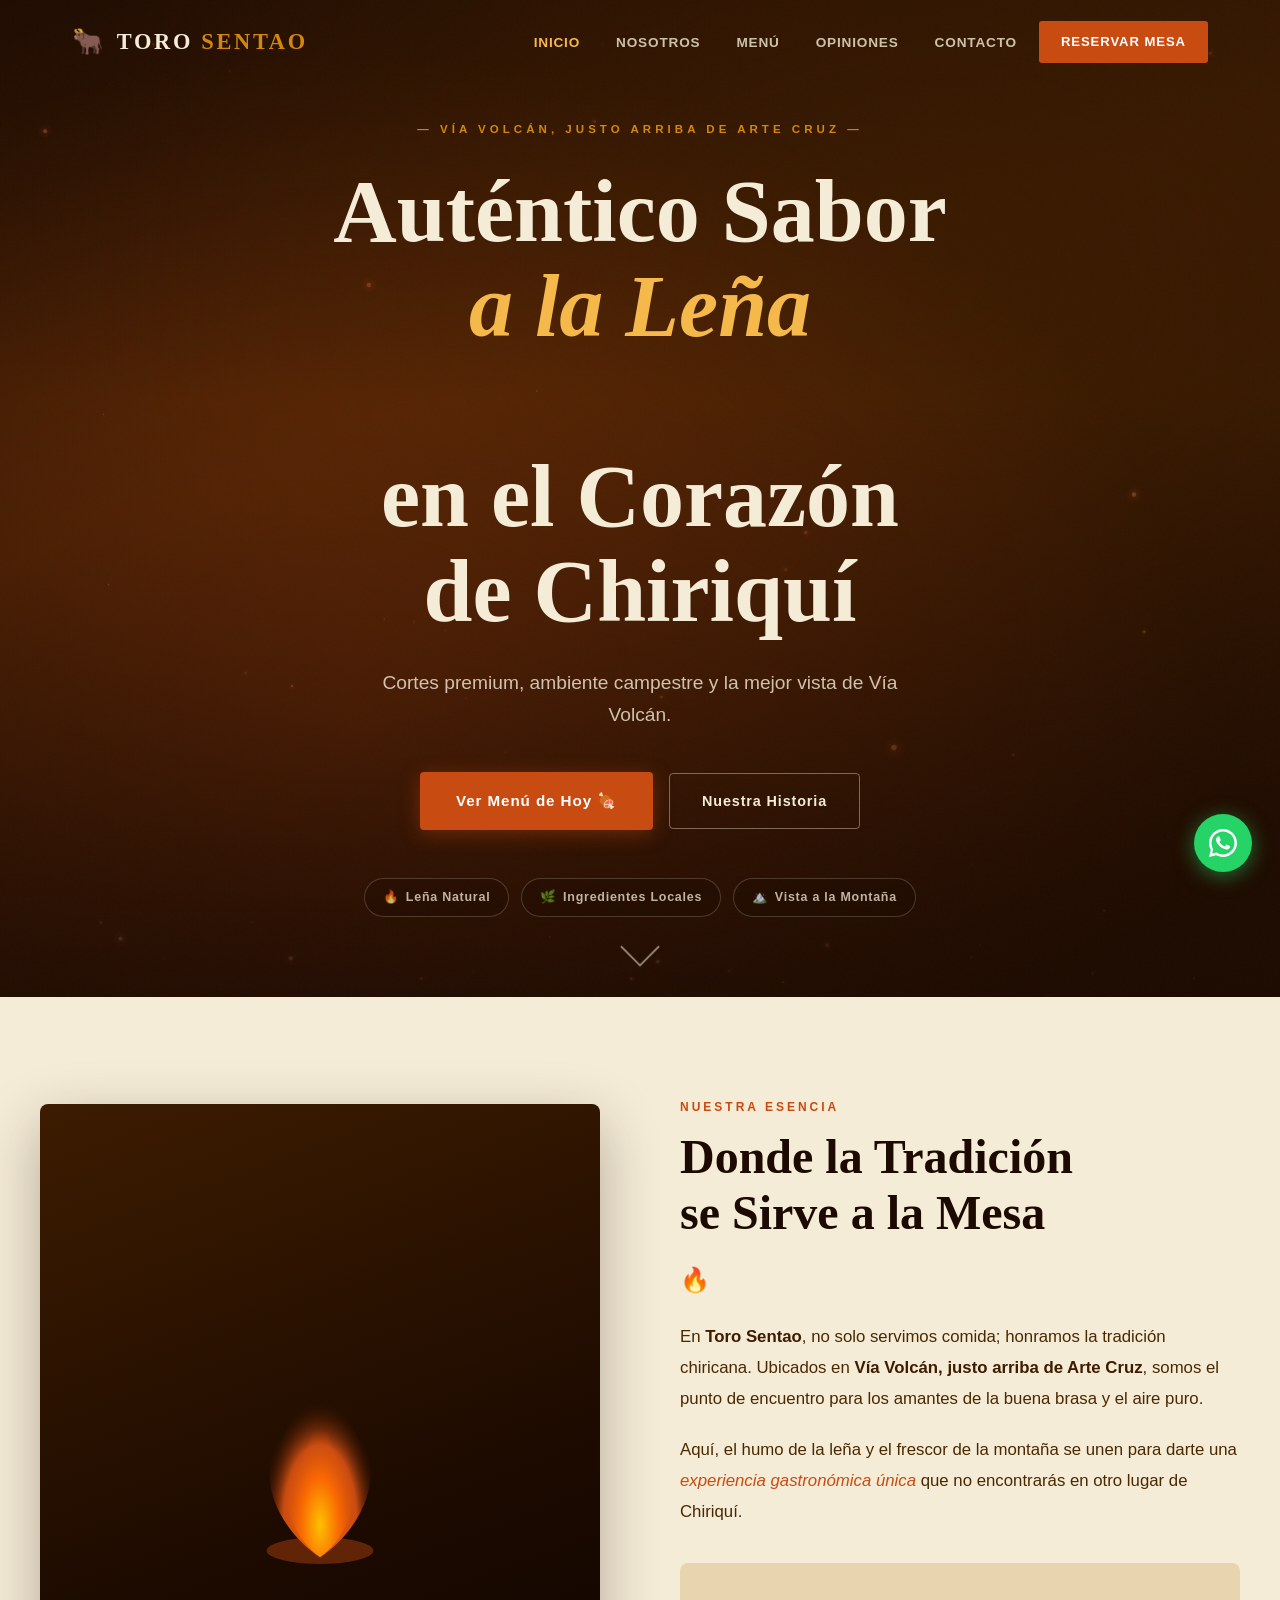
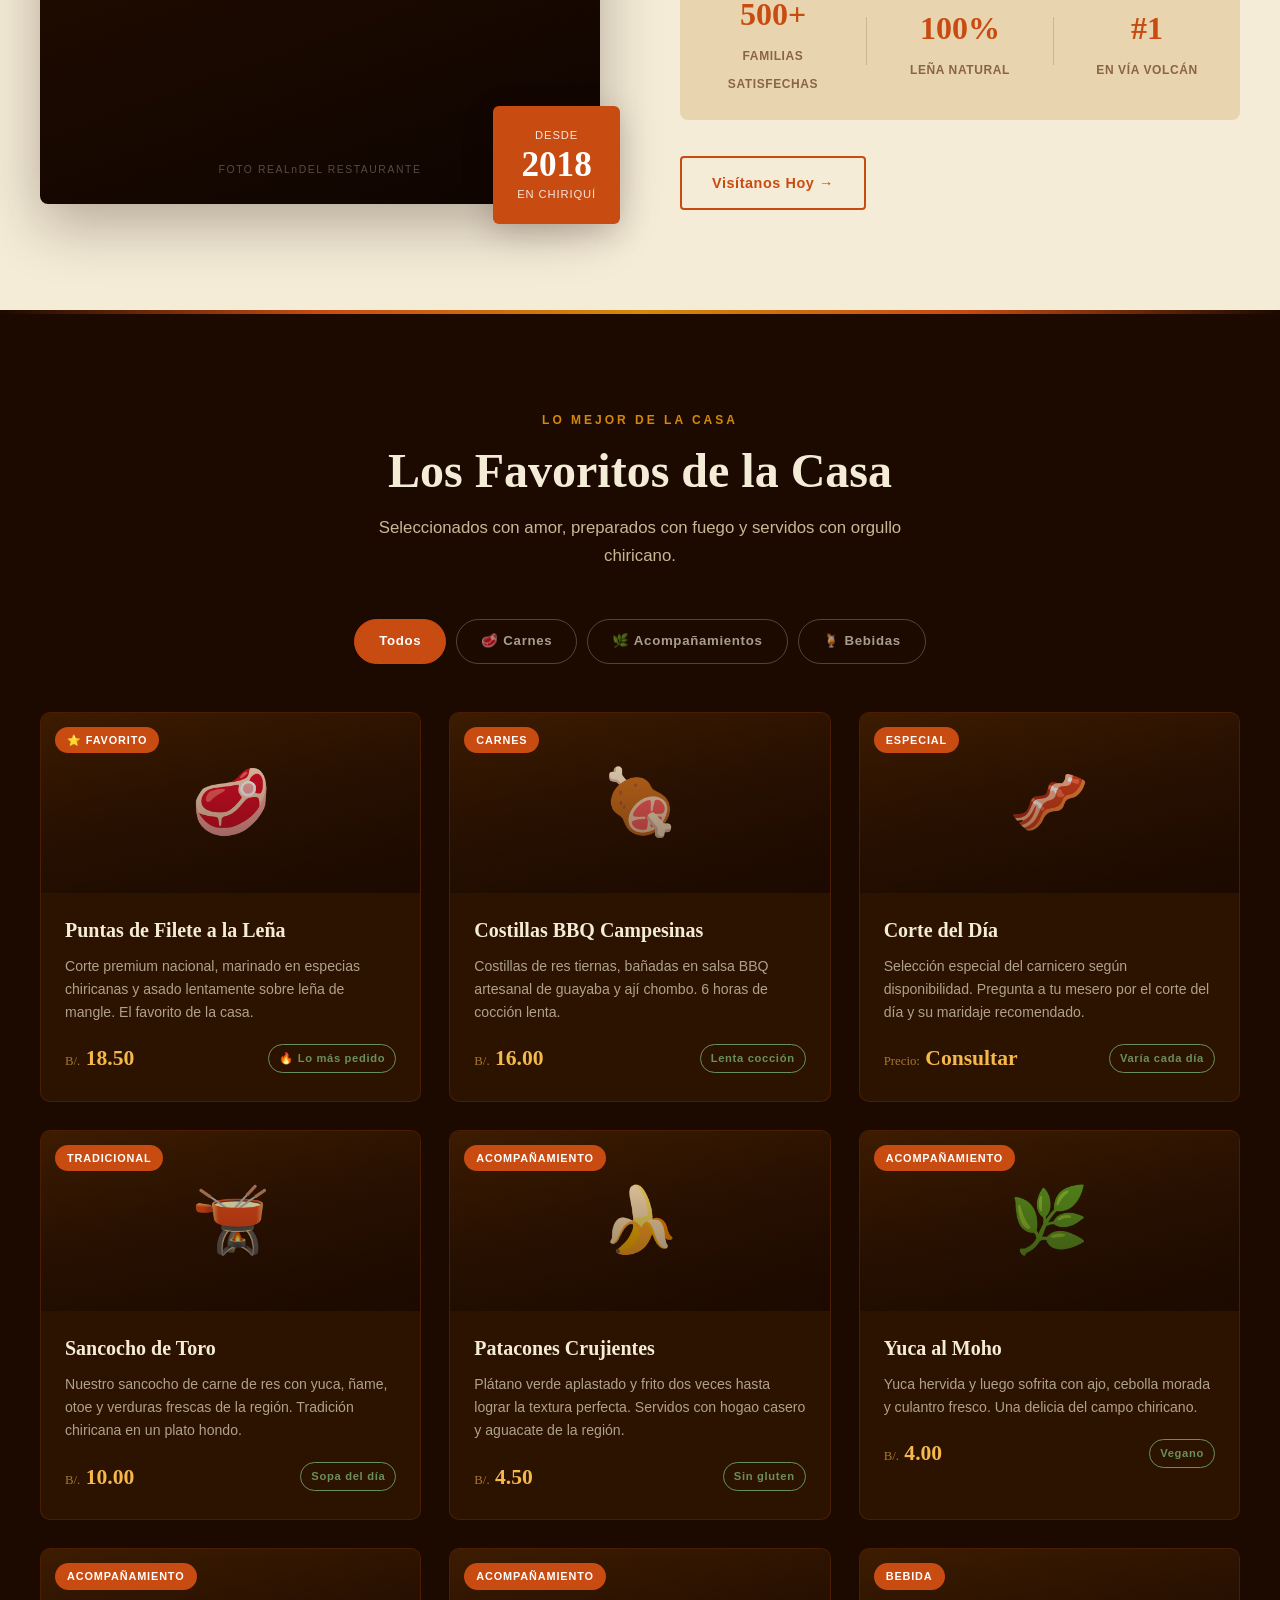
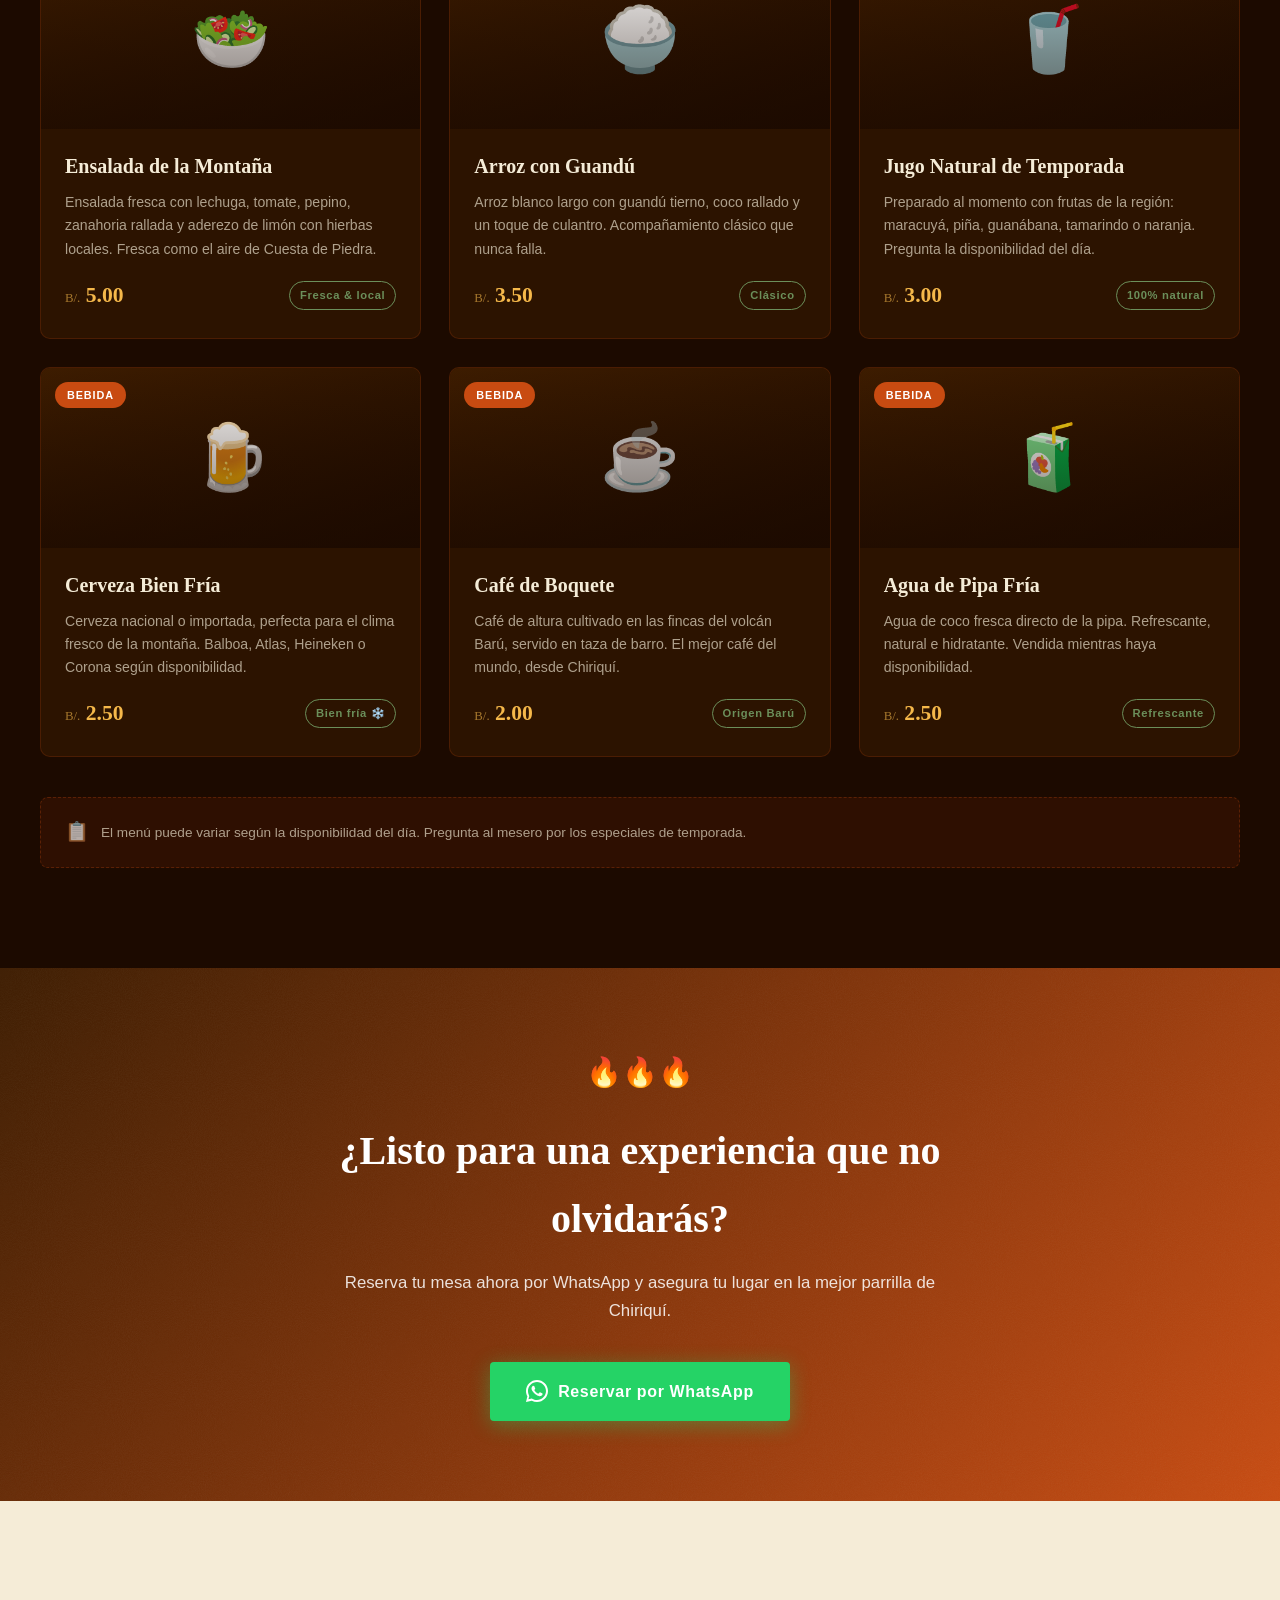
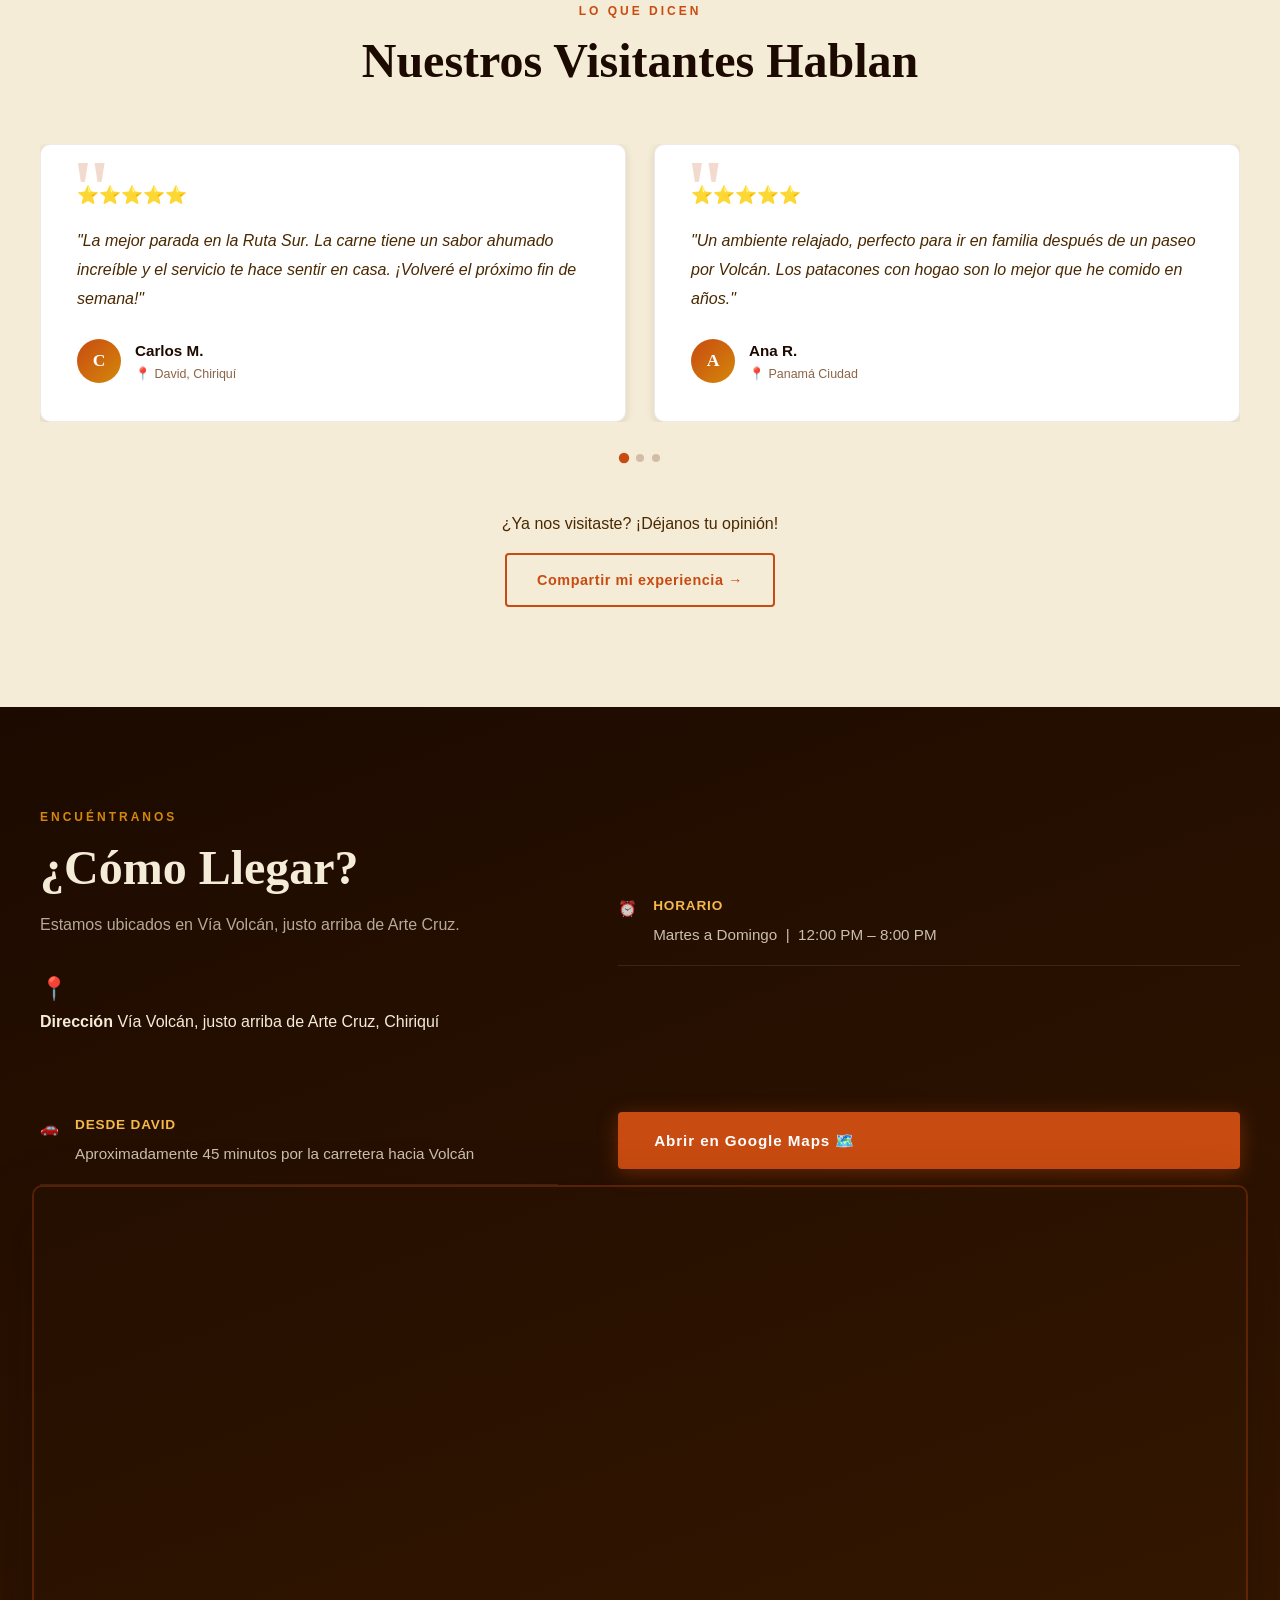
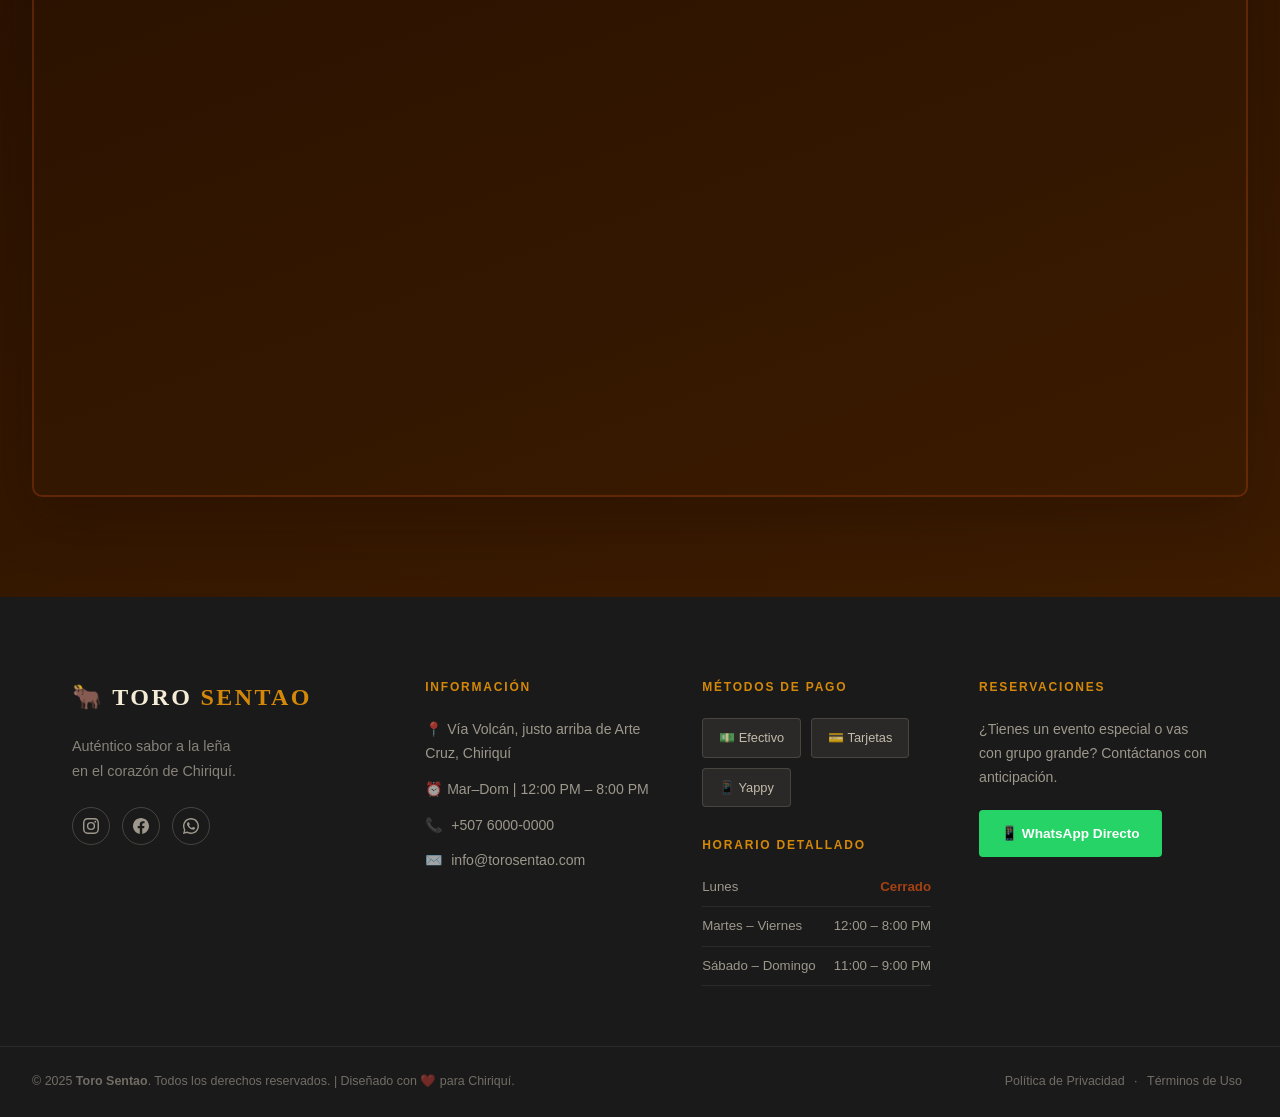
==== commit 00250b1a: "Update index.html" ====
--- a/index.html
+++ b/index.html
@@ -247,8 +247,7 @@
       <div class="ubicacion-info">
         <p class="section-pretitle">Encuéntranos</p>
         <h2 class="section-title">¿Cómo Llegar?</h2>
-        <p class="ubicacion-desc">Estamos ubicados en Vía Volcán, justo arriba de Arte Cruz, con fácil acceso desde la carretera principal hacia el Volcán Barú.</p>
-        <div class="ubicacion-dato">
+        <p class="ubicacion-desc">Estamos ubicados en Vía Volcán, justo arriba de Arte Cruz. </p>
           <span class="ubi-icon">📍</span>
           <div>
             <strong>Dirección</strong>
@@ -266,7 +265,7 @@
           <span class="ubi-icon">🚗</span>
           <div>
             <strong>Desde David</strong>
-            <span>Aproximadamente 20 minutos por la carretera sur</span>
+            <span>Aproximadamente 45 minutos por la carretera hacia Volcán</span>
           </div>
         </div>
         <a href="https://maps.google.com/?q=Via+Volcan,+Arte+Cruz,+Chiriquí,+Panamá"
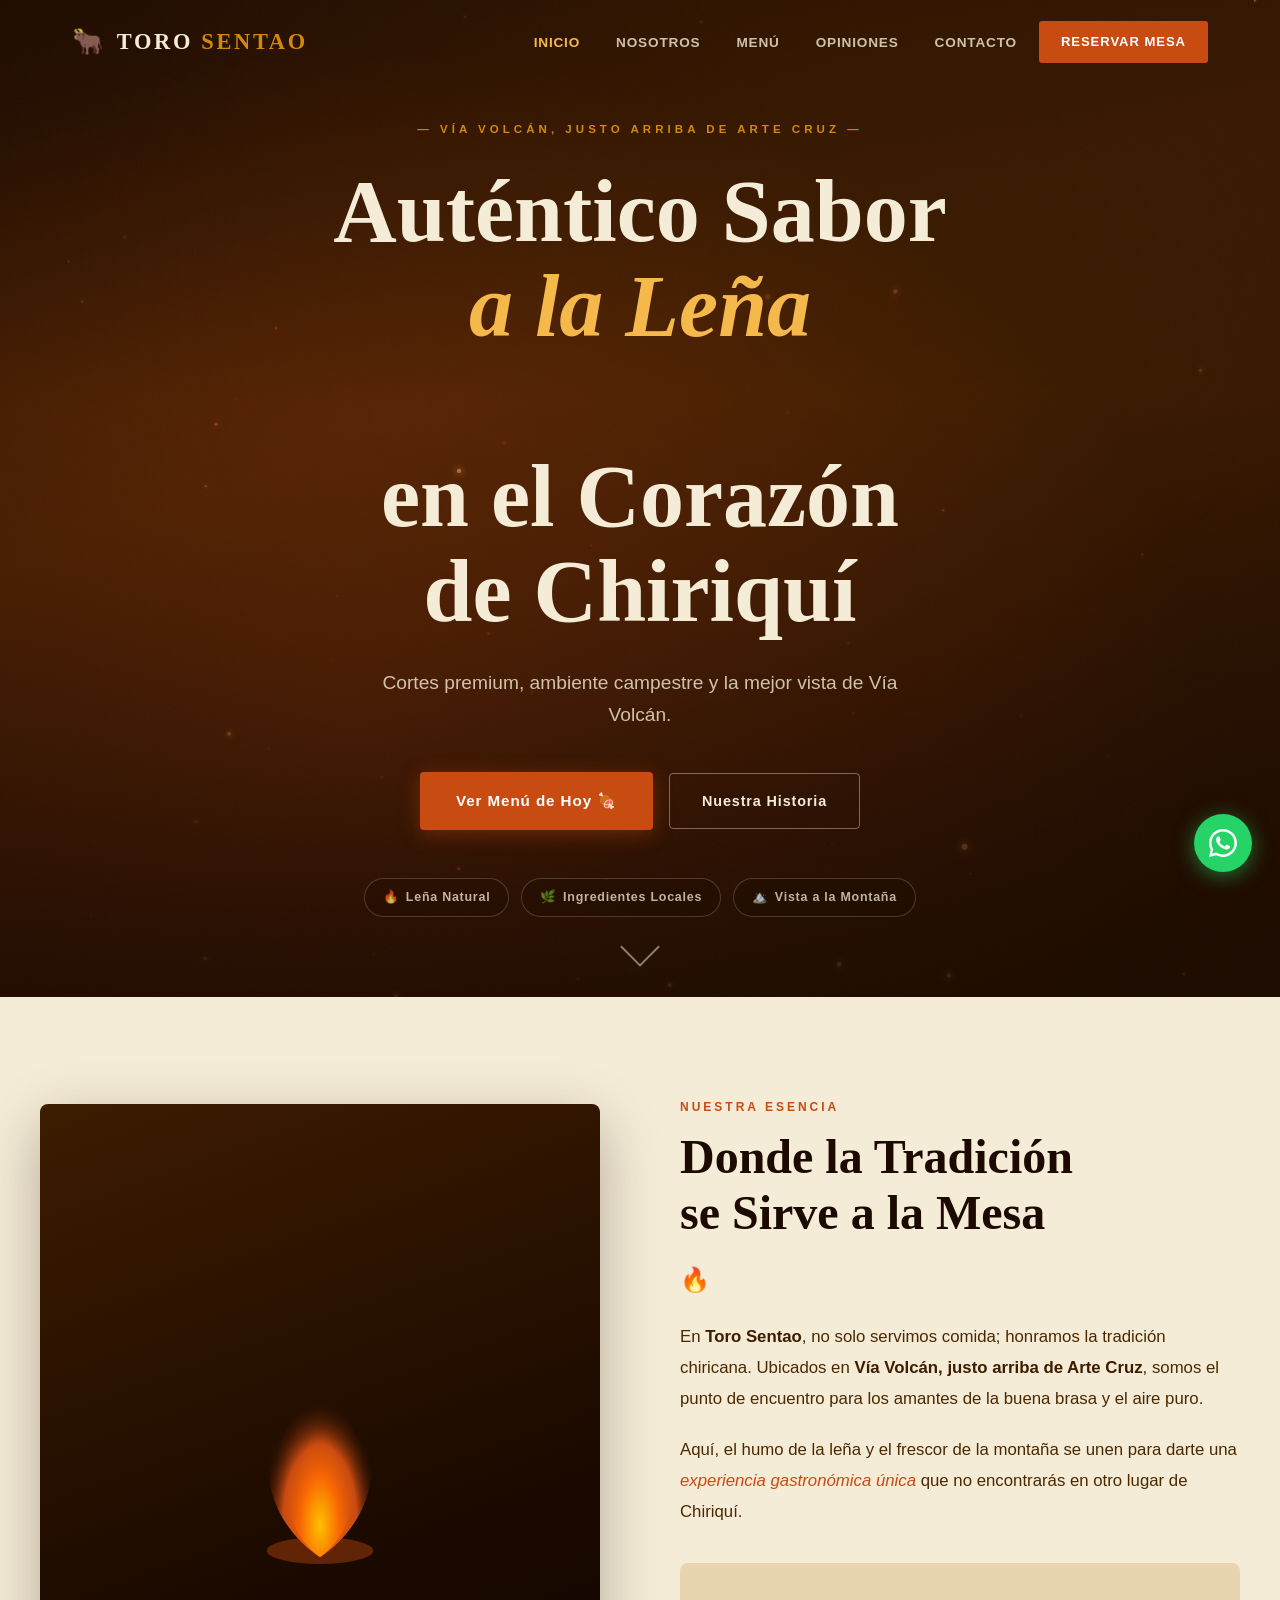
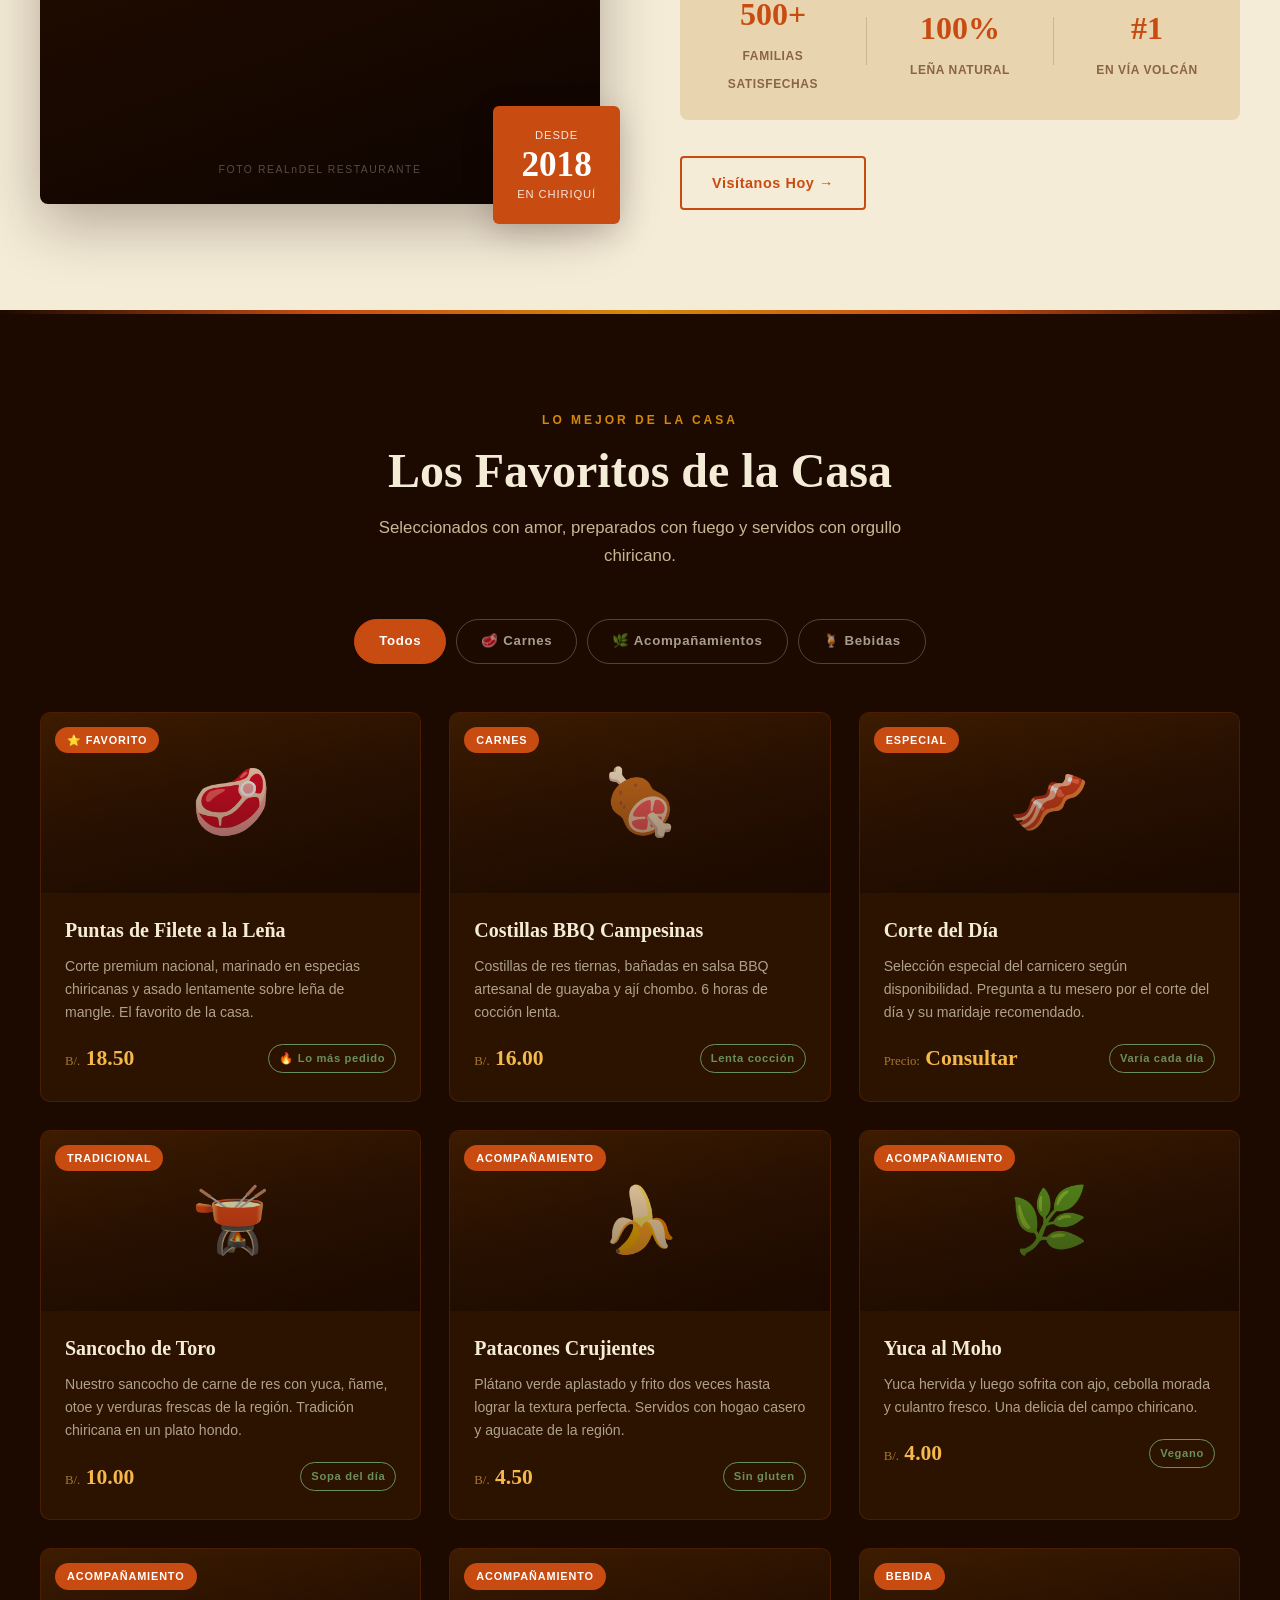
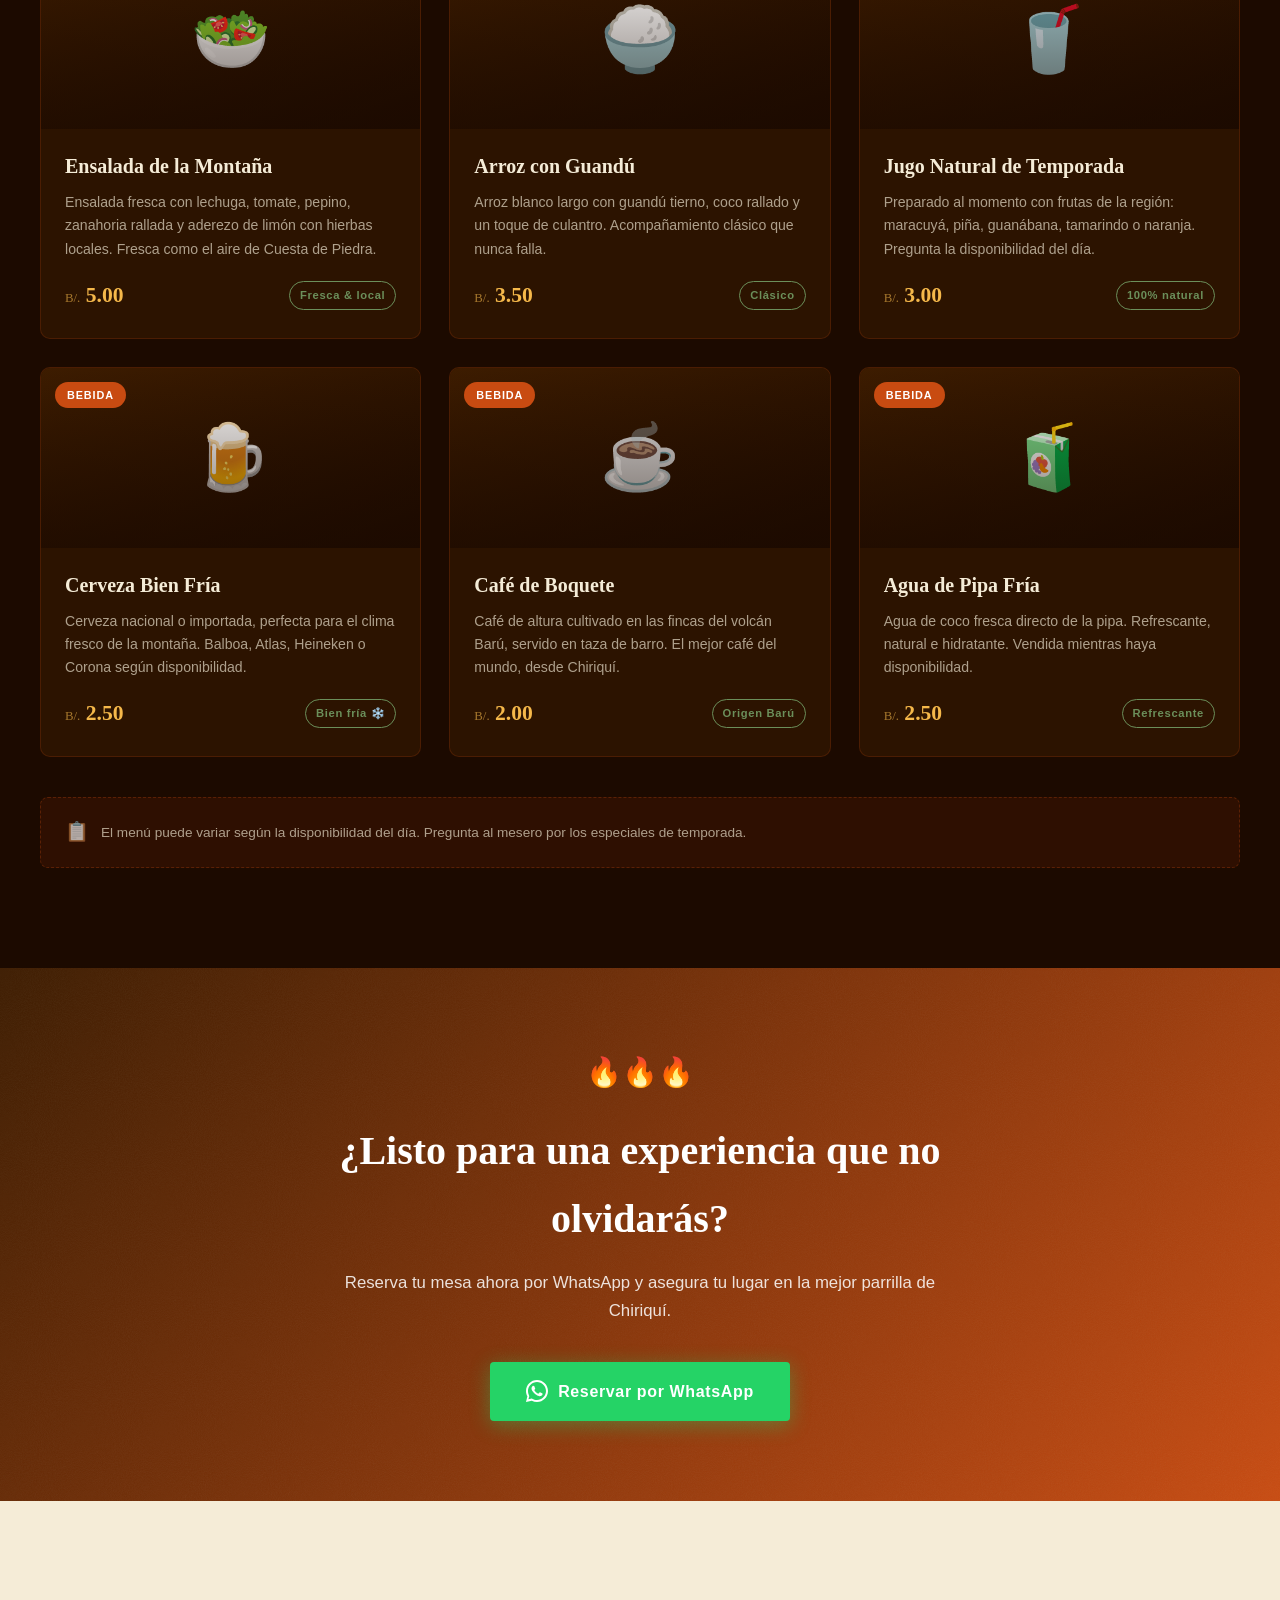
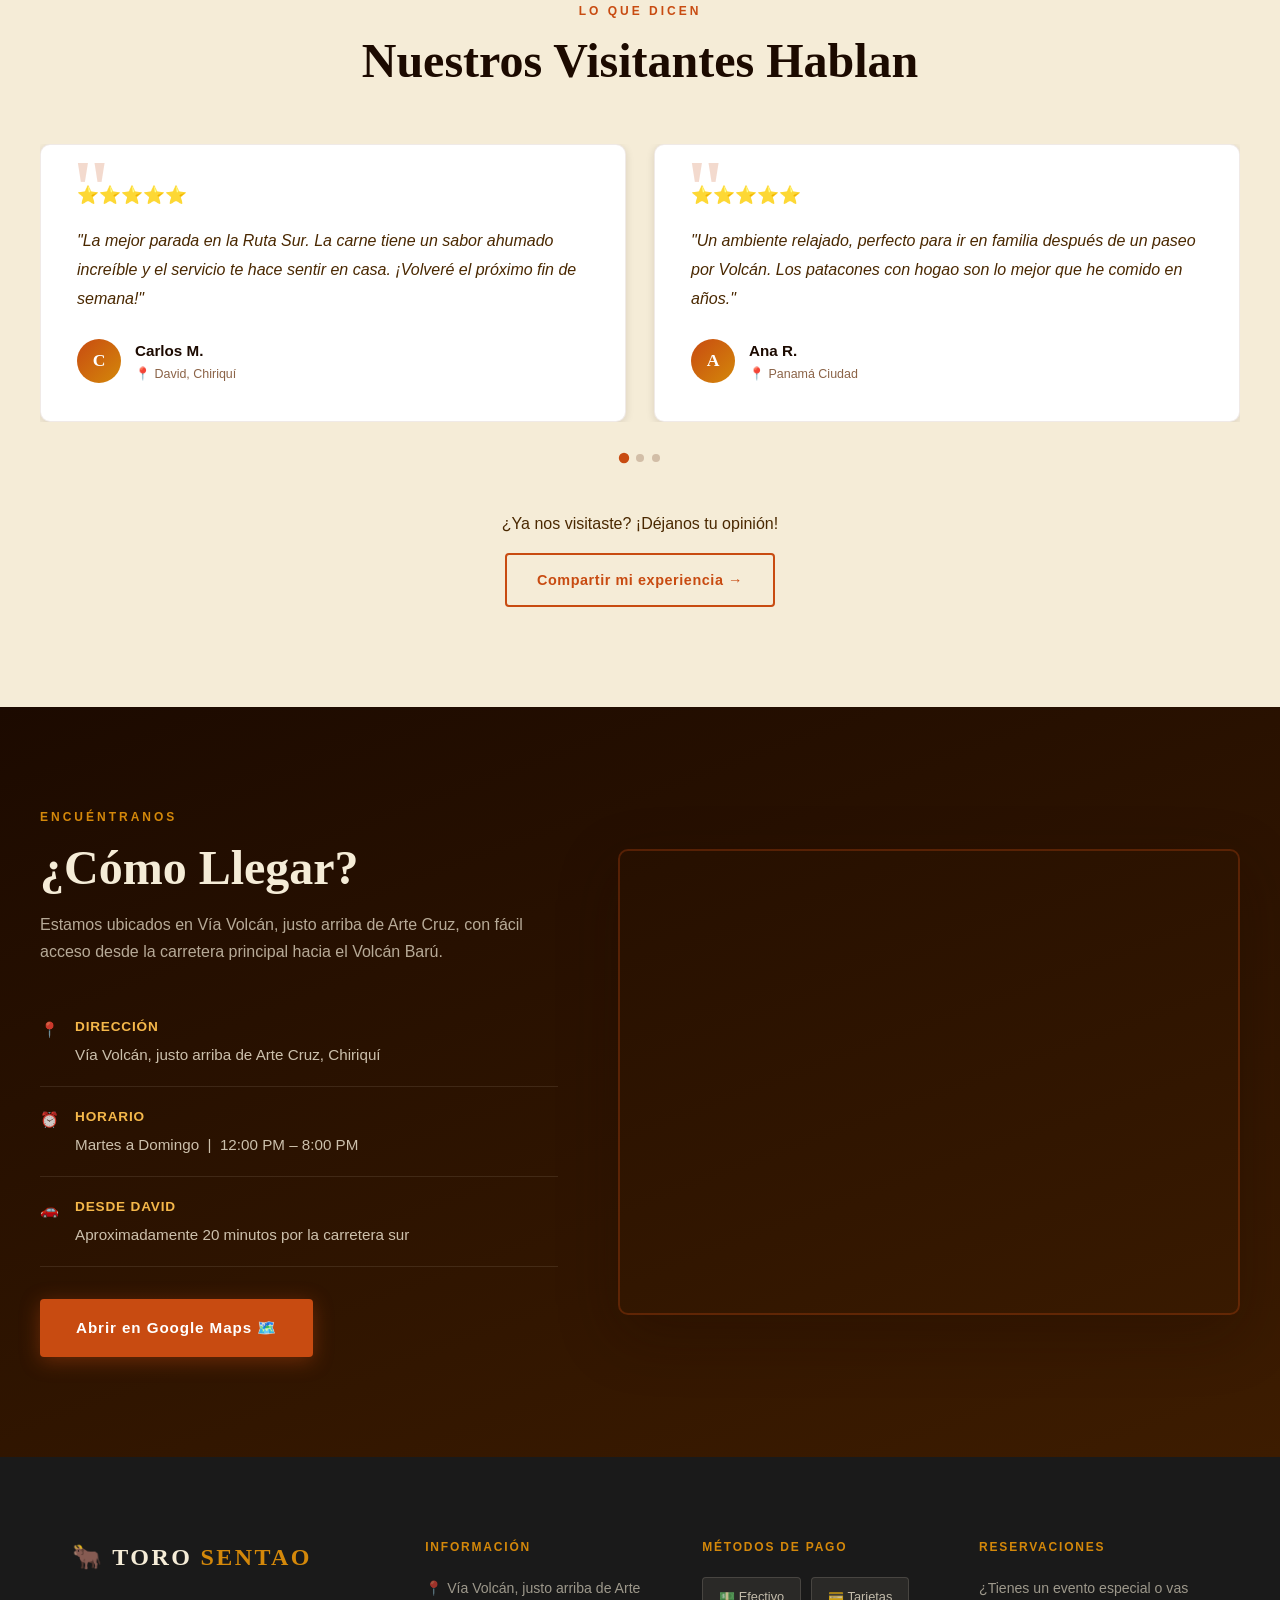
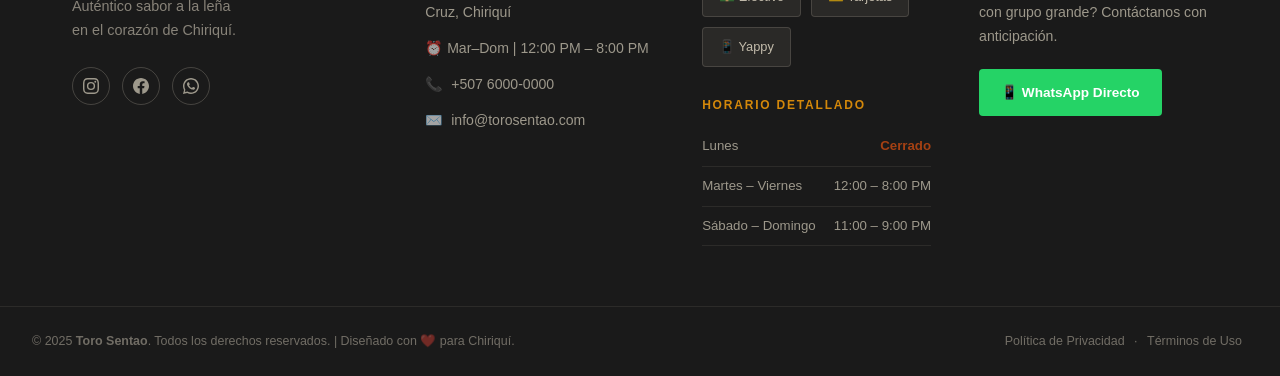
==== commit 63e09f2e: "Add files via upload" ====
--- a/index.html
+++ b/index.html
@@ -36,8 +36,7 @@
         <li><a href="#testimonios" class="nav-link">Opiniones</a></li>
         <li><a href="#contacto" class="nav-link">Contacto</a></li>
         <li>
-          <a href="https://wa.me/50760000000?text=Hola%2C%20quiero%20hacer%20una%20reservaci%C3%B3n%20en%20Toro%20Sentao"
-             class="nav-cta" target="_blank" rel="noopener">
+          <a href="reservaciones.html" class="nav-cta">
             Reservar Mesa
           </a>
         </li>
@@ -200,8 +199,7 @@
       <div class="reserva-flames">🔥🔥🔥</div>
       <h2>¿Listo para una experiencia que no olvidarás?</h2>
       <p>Reserva tu mesa ahora por WhatsApp y asegura tu lugar en la mejor parrilla de Chiriquí.</p>
-      <a href="https://wa.me/50760000000?text=Hola%2C%20quiero%20hacer%20una%20reservaci%C3%B3n%20en%20Toro%20Sentao"
-         class="btn-whatsapp" target="_blank" rel="noopener">
+      <a href="reservaciones.html" class="btn-whatsapp">
         <svg class="wa-icon" viewBox="0 0 24 24" fill="currentColor">
           <path d="M17.472 14.382c-.297-.149-1.758-.867-2.03-.967-.273-.099-.471-.148-.67.15-.197.297-.767.966-.94 1.164-.173.199-.347.223-.644.075-.297-.15-1.255-.463-2.39-1.475-.883-.788-1.48-1.761-1.653-2.059-.173-.297-.018-.458.13-.606.134-.133.298-.347.446-.52.149-.174.198-.298.298-.497.099-.198.05-.371-.025-.52-.075-.149-.669-1.612-.916-2.207-.242-.579-.487-.5-.669-.51-.173-.008-.371-.01-.57-.01-.198 0-.52.074-.792.372-.272.297-1.04 1.016-1.04 2.479 0 1.462 1.065 2.875 1.213 3.074.149.198 2.096 3.2 5.077 4.487.709.306 1.262.489 1.694.625.712.227 1.36.195 1.871.118.571-.085 1.758-.719 2.006-1.413.248-.694.248-1.289.173-1.413-.074-.124-.272-.198-.57-.347z"/>
           <path d="M12 0C5.373 0 0 5.373 0 12c0 2.126.553 4.122 1.523 5.86L0 24l6.29-1.5A11.94 11.94 0 0012 24c6.627 0 12-5.373 12-12S18.627 0 12 0zm0 21.818c-1.9 0-3.68-.51-5.21-1.4l-.374-.222-3.736.892.938-3.625-.244-.384A9.82 9.82 0 012.18 12c0-5.418 4.403-9.818 9.82-9.818 5.418 0 9.818 4.4 9.818 9.818S17.418 21.818 12 21.818z"/>
@@ -247,7 +245,8 @@
       <div class="ubicacion-info">
         <p class="section-pretitle">Encuéntranos</p>
         <h2 class="section-title">¿Cómo Llegar?</h2>
-        <p class="ubicacion-desc">Estamos ubicados en Vía Volcán, justo arriba de Arte Cruz. </p>
+        <p class="ubicacion-desc">Estamos ubicados en Vía Volcán, justo arriba de Arte Cruz, con fácil acceso desde la carretera principal hacia el Volcán Barú.</p>
+        <div class="ubicacion-dato">
           <span class="ubi-icon">📍</span>
           <div>
             <strong>Dirección</strong>
@@ -265,7 +264,7 @@
           <span class="ubi-icon">🚗</span>
           <div>
             <strong>Desde David</strong>
-            <span>Aproximadamente 45 minutos por la carretera hacia Volcán</span>
+            <span>Aproximadamente 20 minutos por la carretera sur</span>
           </div>
         </div>
         <a href="https://maps.google.com/?q=Via+Volcan,+Arte+Cruz,+Chiriquí,+Panamá"
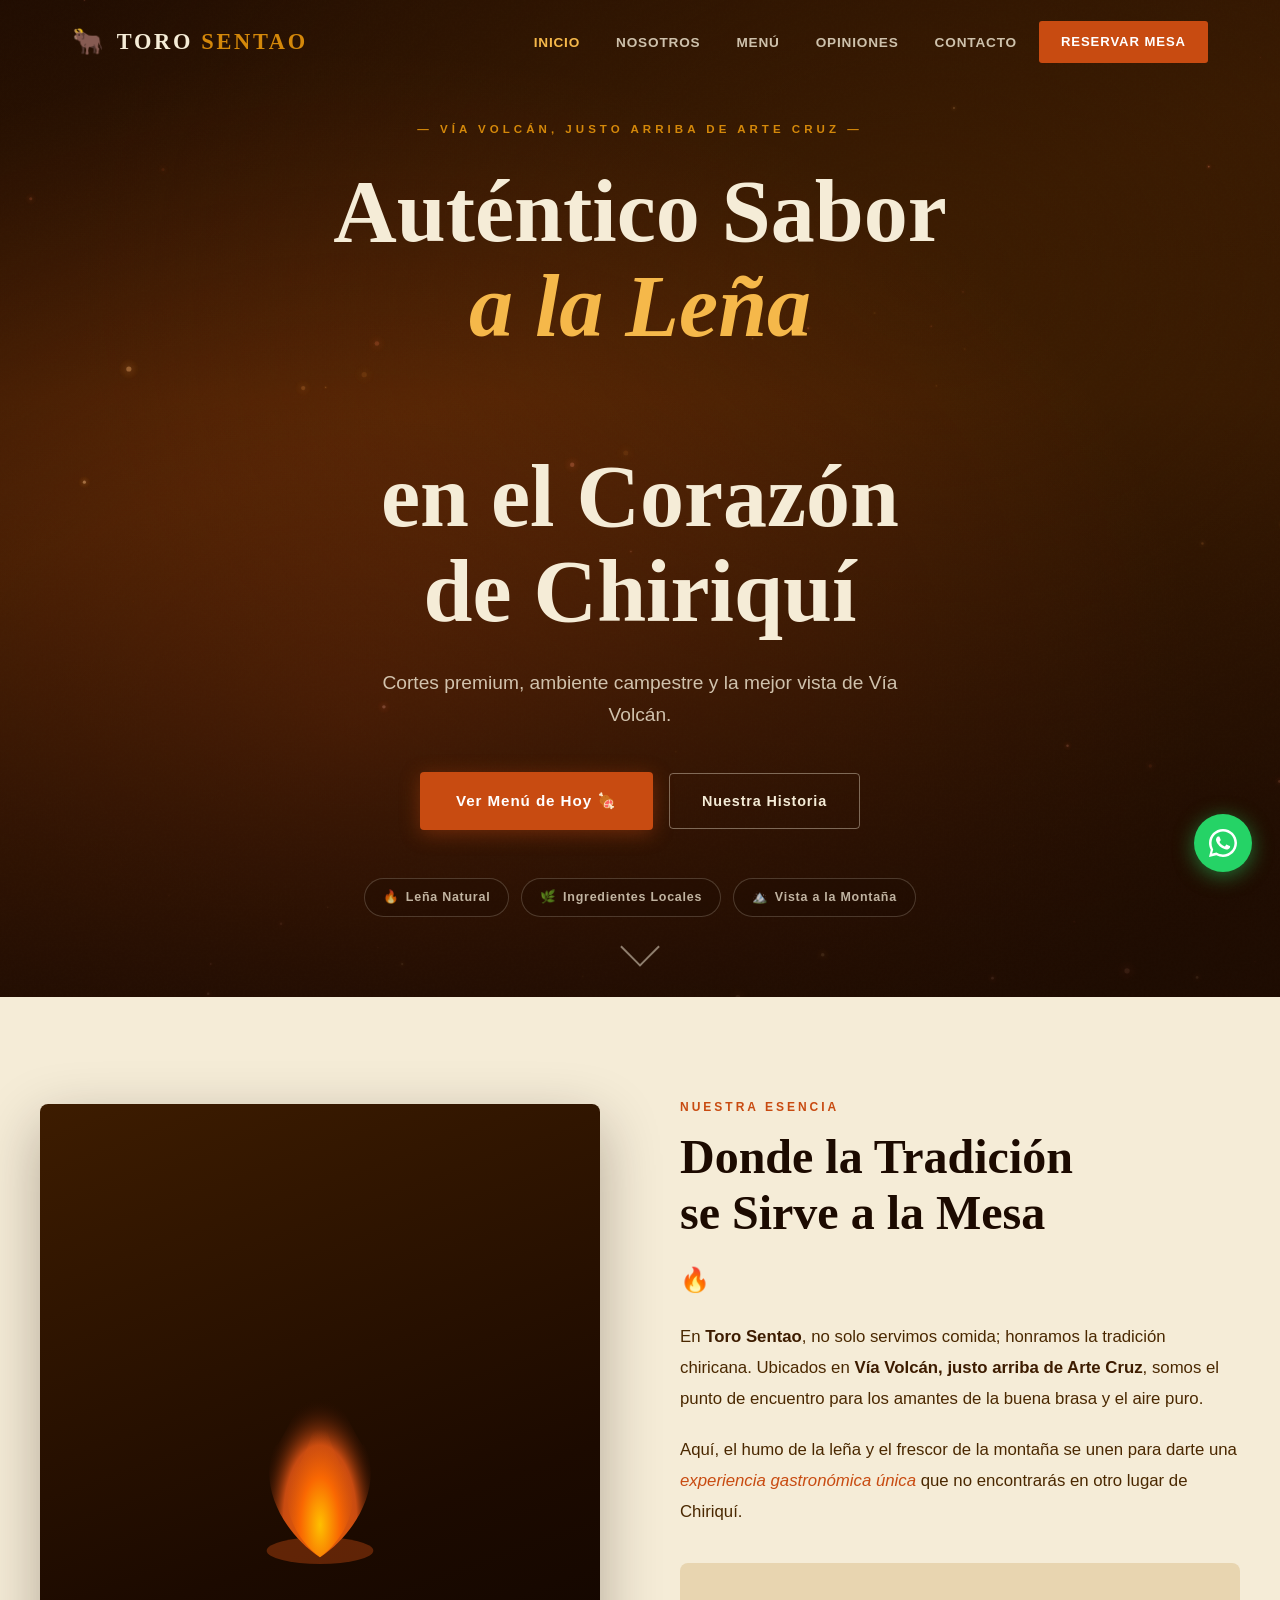
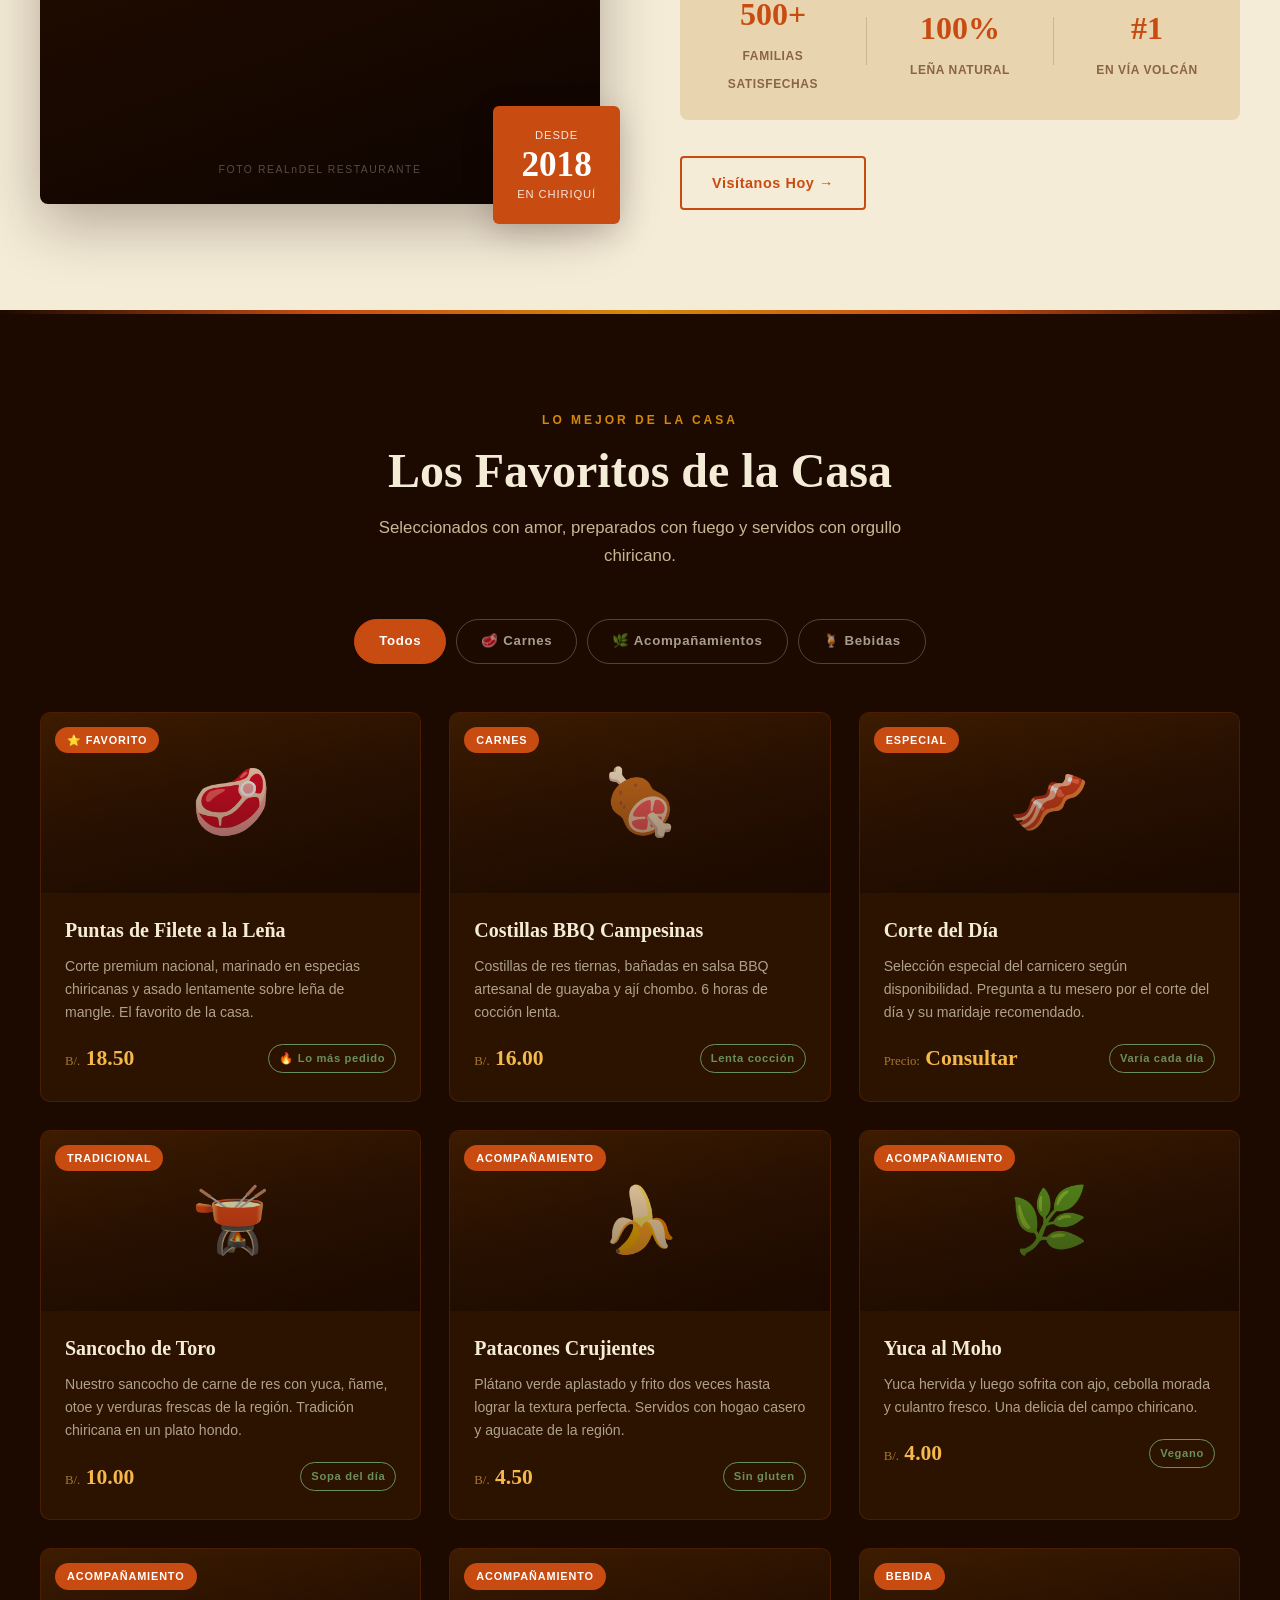
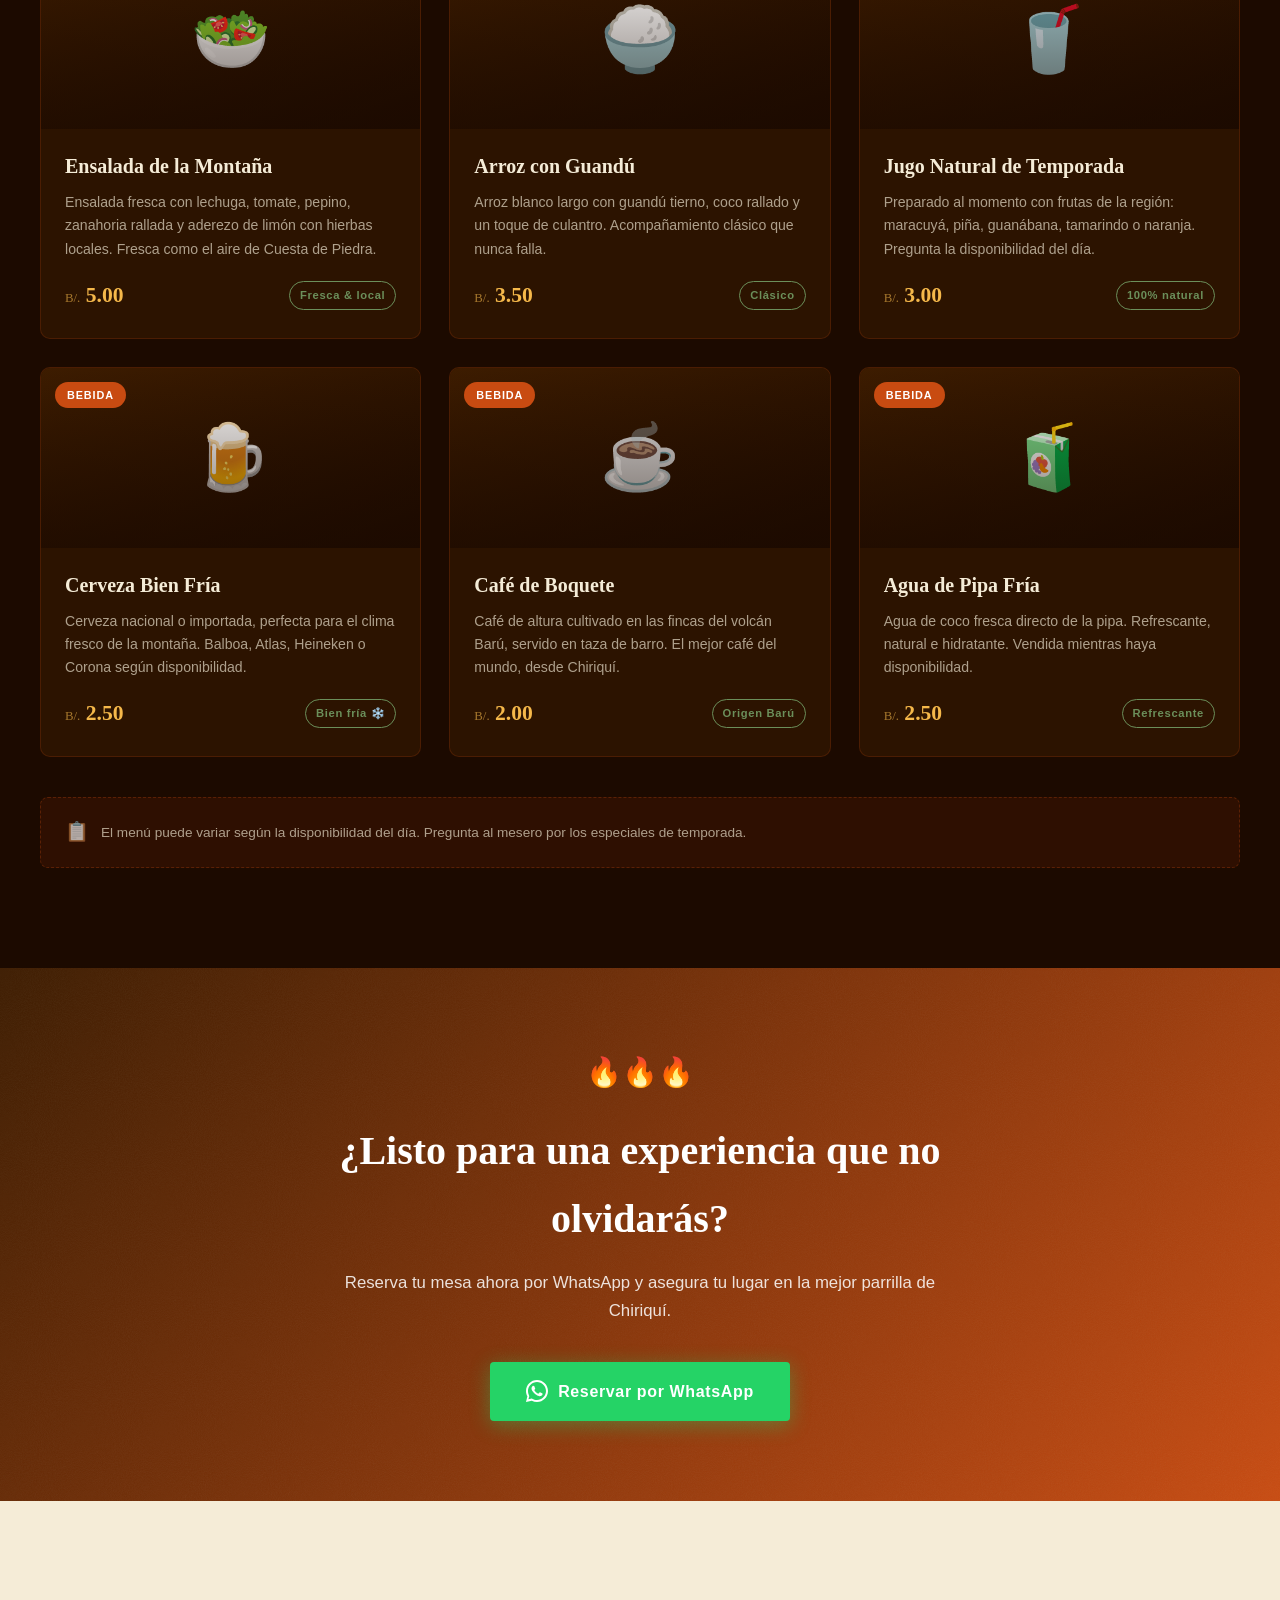
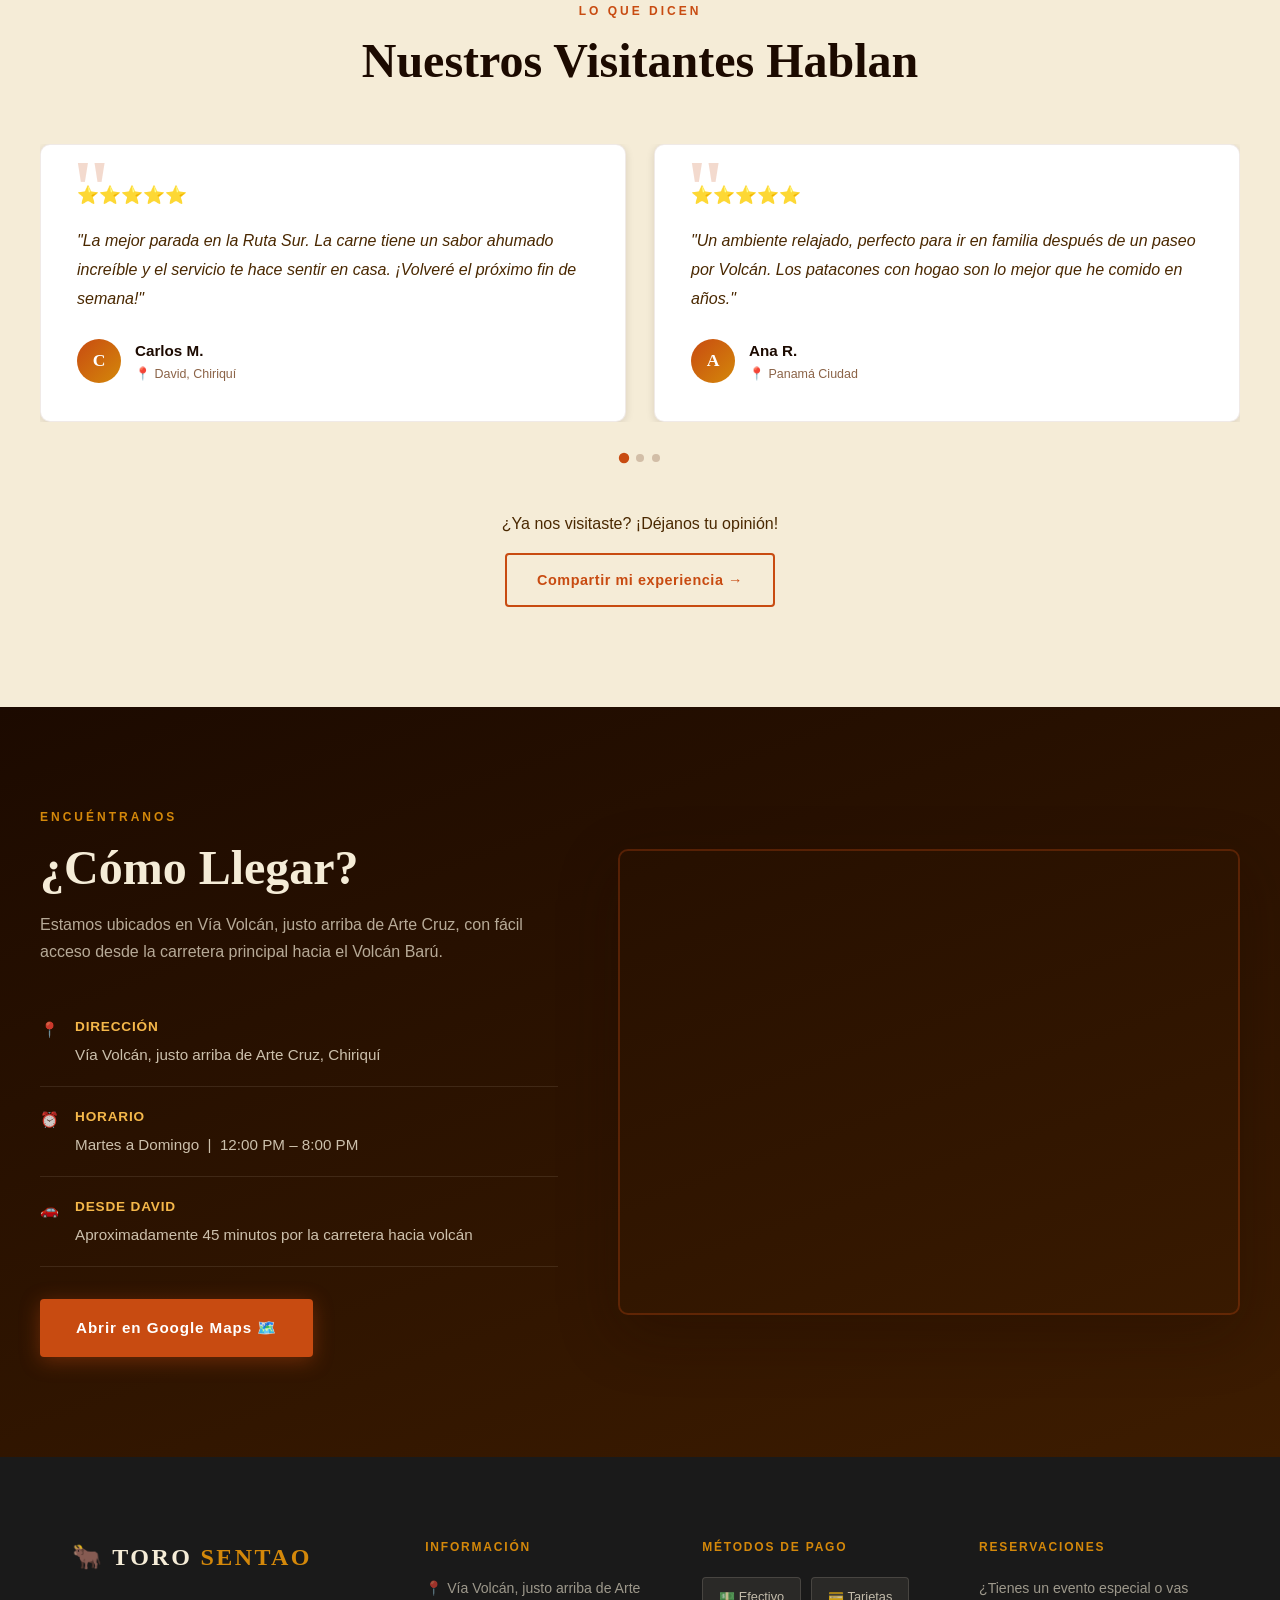
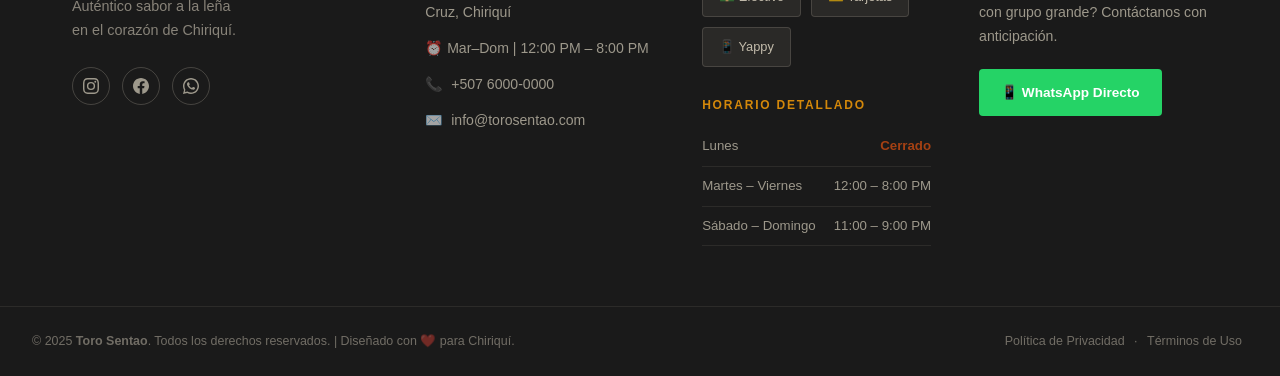
==== commit 99c96e7a: "Update index.html" ====
--- a/index.html
+++ b/index.html
@@ -264,7 +264,7 @@
           <span class="ubi-icon">🚗</span>
           <div>
             <strong>Desde David</strong>
-            <span>Aproximadamente 20 minutos por la carretera sur</span>
+            <span>Aproximadamente 45 minutos por la carretera hacia volcán</span>
           </div>
         </div>
         <a href="https://maps.google.com/?q=Via+Volcan,+Arte+Cruz,+Chiriquí,+Panamá"
